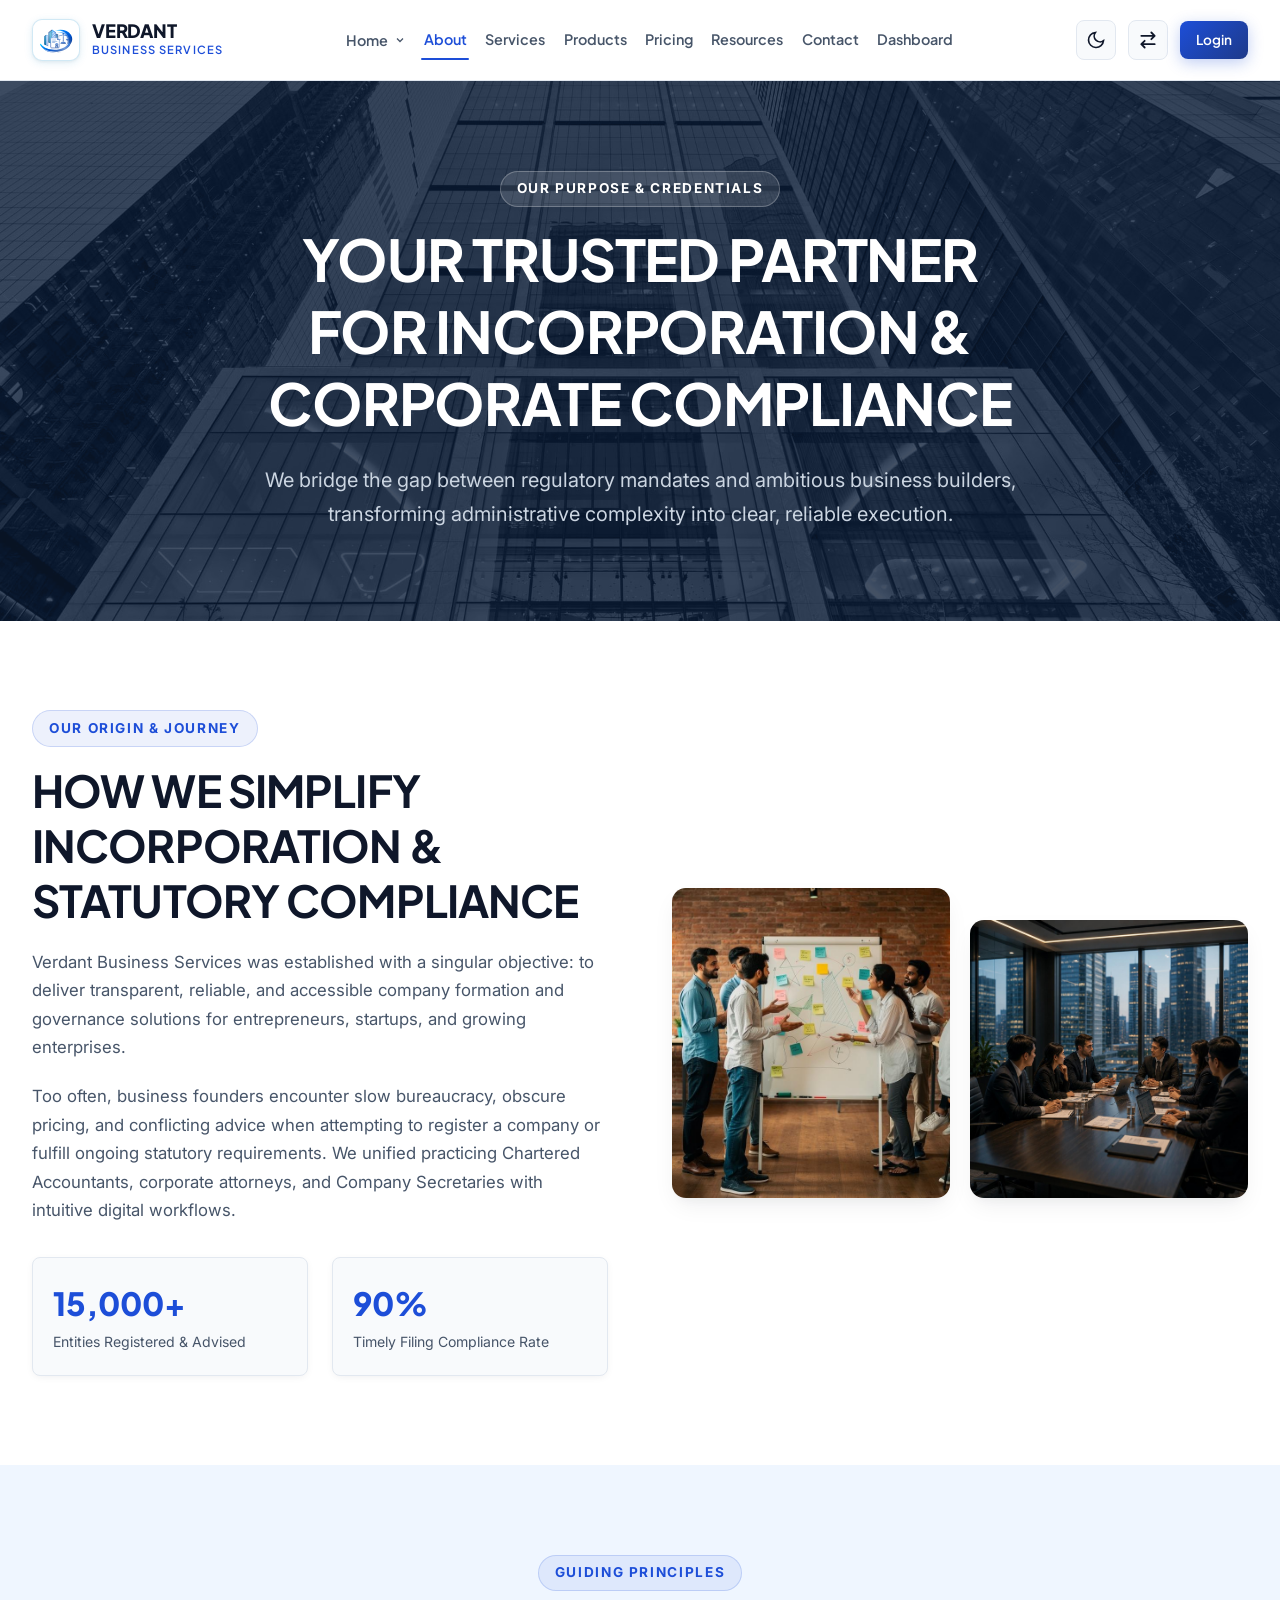
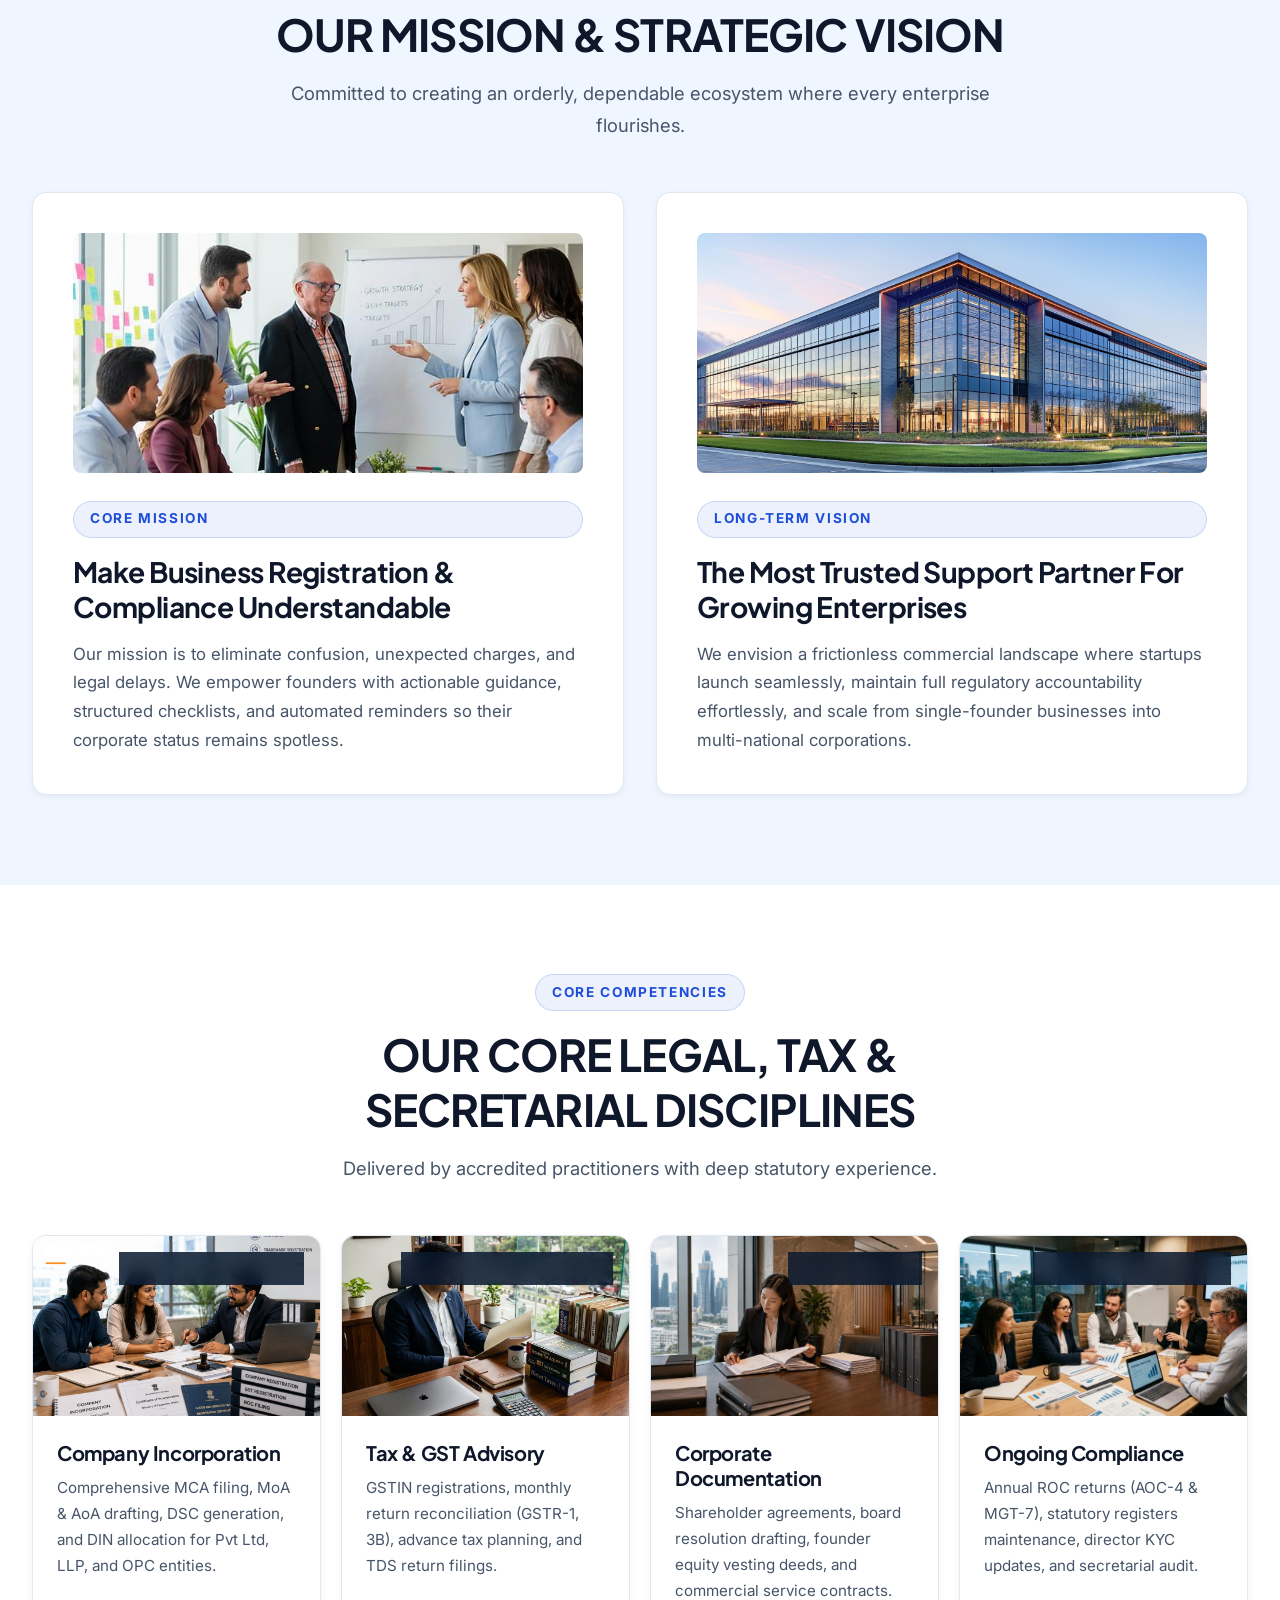
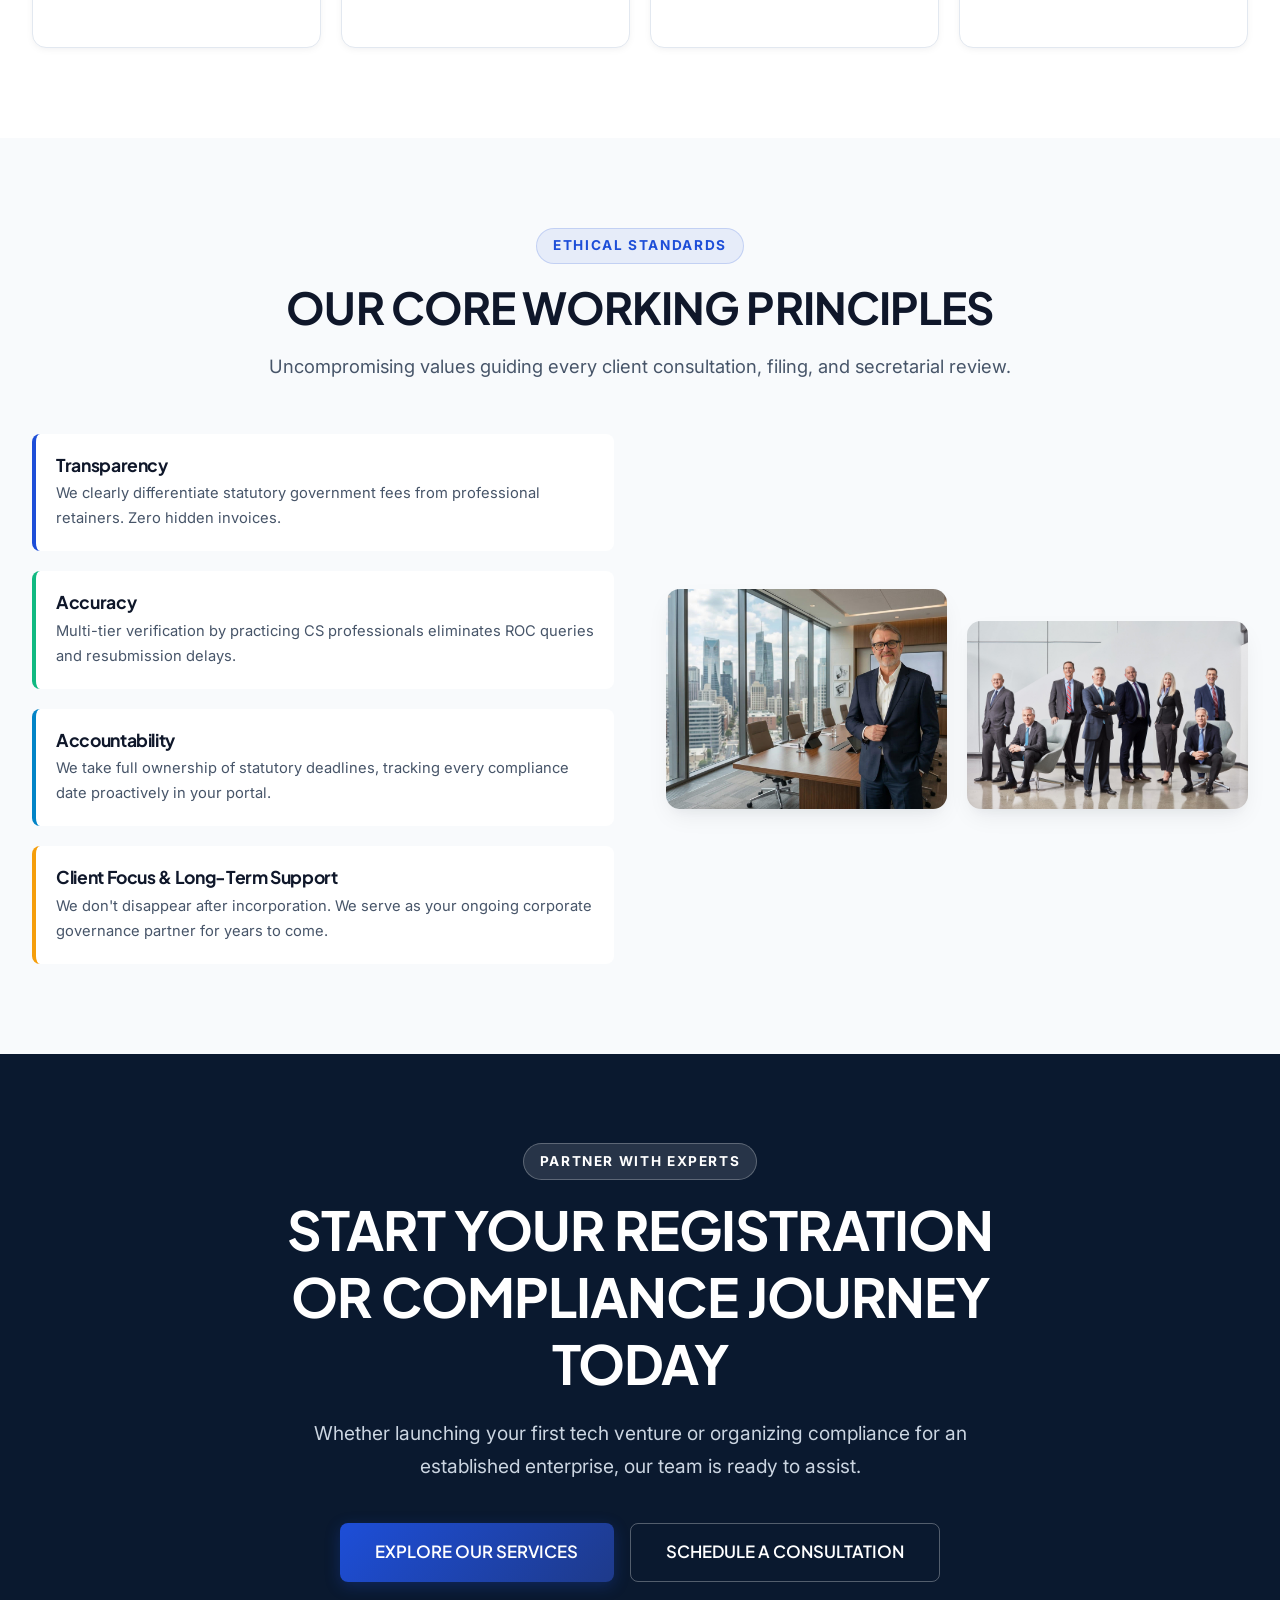
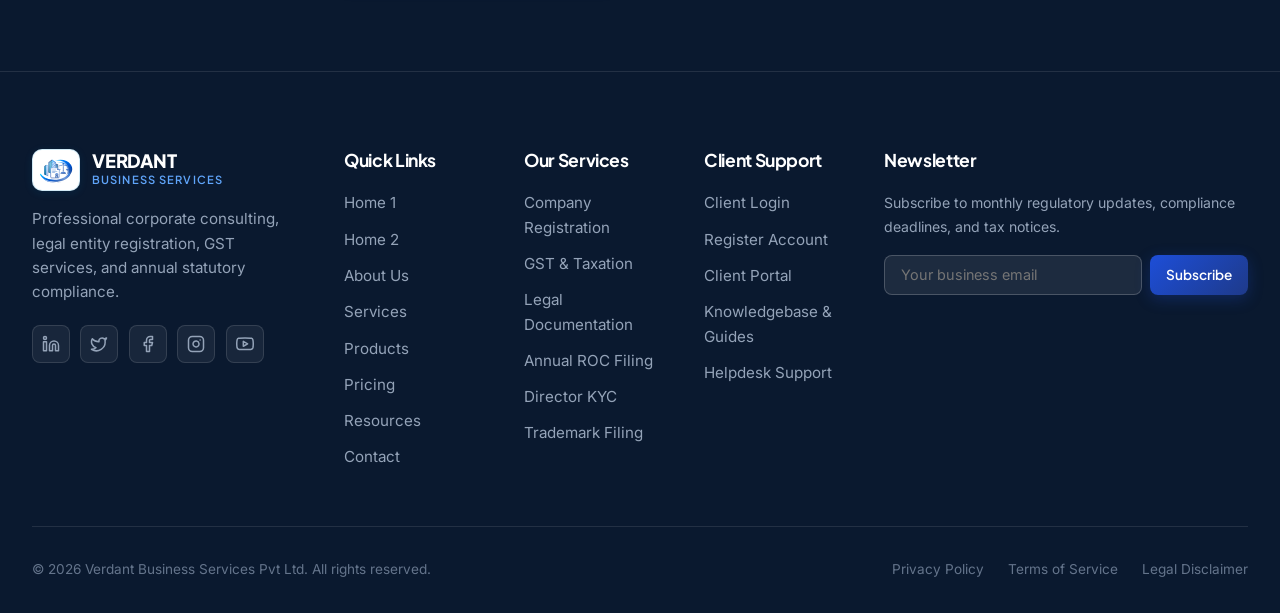
==== about.html @ 40911422 "Initial commit: Company Registration & Compliance Service website" ====
<!DOCTYPE html>
<html lang="en">
<head>
  <meta charset="UTF-8">
  <meta name="viewport" content="width=device-width, initial-scale=1.0">
  <title>About Us | Verdant Business Services</title>
  <meta name="description" content="Learn about Verdant Business Services, our corporate advisory mission, chartered secretarial expertise, and commitment to transparent company registration and governance.">
  <link rel="preconnect" href="https://fonts.googleapis.com">
  <link rel="preconnect" href="https://fonts.gstatic.com" crossorigin>
  <link href="https://fonts.googleapis.com/css2?family=Inter:wght@400;500;600;700&family=Plus+Jakarta+Sans:wght@500;600;700;800&display=swap" rel="stylesheet">
  <link rel="stylesheet" href="assets/css/style.css">
  <link rel="stylesheet" href="assets/css/responsive.css">
  <script src="assets/js/theme.js"></script>
  <link rel="icon" type="image/svg+xml" href="assets/images/logo.svg">
  <link rel="alternate icon" type="image/png" href="assets/images/website-logo.png">
</head>
<body>

  <!-- Sticky Global Header -->
  <header class="site-header" id="siteHeader">
    <div class="container nav-container">
      <a href="index.html" class="brand-logo" aria-label="Verdant Business Services Homepage">
        <div class="brand-icon-box">
          <img src="assets/images/logo.svg" alt="Verdant Logo" class="brand-logo-img">
        </div>
        <div class="brand-title-wrap">
          <span class="brand-title">VERDANT</span>
          <span class="brand-subtitle">Business Services</span>
        </div>
      </a>

      <!-- Desktop Navigation Menu -->
      <nav class="nav-menu" aria-label="Primary Navigation">
        <div class="nav-dropdown">
          <button class="nav-link nav-dropdown-btn" aria-expanded="false" aria-haspopup="true">
            <span>Home</span>
            <svg class="dropdown-arrow" width="12" height="12" viewBox="0 0 24 24" fill="none" stroke="currentColor" stroke-width="2.5"><path d="M6 9l6 6 6-6"/></svg>
          </button>
          <div class="dropdown-menu">
            <a href="index.html" class="dropdown-item">Home 1</a>
            <a href="home-2.html" class="dropdown-item">Home 2</a>
          </div>
        </div>
        <a href="about.html" class="nav-link active">About</a>
        <a href="services.html" class="nav-link">Services</a>
        <a href="products.html" class="nav-link">Products</a>
        <a href="pricing.html" class="nav-link">Pricing</a>
        <a href="resources.html" class="nav-link">Resources</a>
        <a href="contact.html" class="nav-link">Contact</a>
        <a href="dashboard.html" class="nav-link">Dashboard</a>
      </nav>

      <!-- Right Controls -->
      <div class="header-actions">
        <button class="toggle-btn theme-toggle-btn" aria-label="Toggle light and dark theme"></button>
        <button class="toggle-btn rtl-toggle-btn" aria-label="Toggle RTL mode" title="Right to Left / Left to Right">
          <svg width="20" height="20" viewBox="0 0 24 24" fill="none" stroke="currentColor" stroke-width="2.2" stroke-linecap="round" stroke-linejoin="round" aria-hidden="true">
            <path d="M4 7h16M16 3l4 4-4 4"/>
            <path d="M20 17H4M8 21l-4-4 4-4"/>
          </svg>
        </button>
        <a href="login.html" class="btn btn-primary btn-sm">Login</a>
        <button class="hamburger-btn" aria-label="Open mobile navigation menu">
          <span class="hamburger-line"></span>
          <span class="hamburger-line"></span>
          <span class="hamburger-line"></span>
        </button>
      </div>
    </div>
  </header>

  <!-- Mobile Drawer -->
  <div class="mobile-drawer" id="mobileDrawer">
    <div class="mobile-dropdown">
      <button class="mobile-nav-link mobile-dropdown-btn" aria-expanded="true">
        <span>Home</span>
        <svg class="dropdown-arrow" width="14" height="14" viewBox="0 0 24 24" fill="none" stroke="currentColor" stroke-width="2.5"><path d="M6 9l6 6 6-6"/></svg>
      </button>
      <div class="mobile-submenu">
        <a href="index.html" class="mobile-sublink">Home 1</a>
        <a href="home-2.html" class="mobile-sublink">Home 2</a>
      </div>
    </div>
    <a href="about.html" class="mobile-nav-link active">About</a>
    <a href="services.html" class="mobile-nav-link">Services</a>
    <a href="products.html" class="mobile-nav-link">Products</a>
    <a href="pricing.html" class="mobile-nav-link">Pricing</a>
    <a href="resources.html" class="mobile-nav-link">Resources</a>
    <a href="contact.html" class="mobile-nav-link">Contact</a>
    <a href="dashboard.html" class="mobile-nav-link">Dashboard</a>
    <div class="mobile-drawer-toggles">
      <button class="toggle-btn theme-toggle-btn" aria-label="Toggle light and dark theme" title="Toggle Light / Dark Theme"></button>
      <button class="toggle-btn rtl-toggle-btn" aria-label="Toggle RTL mode" title="Right to Left / Left to Right">
        <svg width="20" height="20" viewBox="0 0 24 24" fill="none" stroke="currentColor" stroke-width="2.2" stroke-linecap="round" stroke-linejoin="round" aria-hidden="true">
          <path d="M4 7h16M16 3l4 4-4 4"/>
          <path d="M20 17H4M8 21l-4-4 4-4"/>
        </svg>
      </button>
    </div>
    <div class="mobile-actions">
      <a href="login.html" class="btn btn-primary btn-block">Login</a>
    </div>
  </div>

  <main>
    <!-- 01. HERO (image-15.png) -->
    <section class="section section-navy" style="position: relative; overflow: hidden; padding-block: clamp(4.5rem, 7vw, 7rem);">
      <div style="position: absolute; inset: 0; opacity: 0.25; mix-blend-mode: luminosity;">
        <img src="images/image-15.png" alt="Dramatic Corporate Glass Skyscraper reaching into the sky" style="width: 100%; height: 100%; object-fit: cover;">
      </div>
      <div class="container" style="position: relative; z-index: 2; text-align: center; max-width: 860px;">
        <div class="eyebrow" style="background: rgba(255,255,255,0.12); color: #FFFFFF; border-color: rgba(255,255,255,0.25);">
          OUR PURPOSE & CREDENTIALS
        </div>
        <h1 style="font-size: clamp(2.4rem, 4.5vw, 3.8rem); margin-bottom: 1.5rem; color: #FFFFFF;">
          YOUR TRUSTED PARTNER FOR INCORPORATION &amp; CORPORATE COMPLIANCE
        </h1>
        <p style="font-size: 1.25rem; color: #CBD5E1; line-height: 1.7;">
          We bridge the gap between regulatory mandates and ambitious business builders, transforming administrative complexity into clear, reliable execution.
        </p>
      </div>
    </section>

    <!-- 02. OUR STORY (image-79.png & image-13.png) -->
    <section class="section about-story-section" id="about-story">
      <div class="container">
        <div class="grid-2" style="gap: clamp(2rem, 5vw, 4.5rem); align-items: center;">
          <div>
            <div class="eyebrow">OUR ORIGIN & JOURNEY</div>
            <h2 style="margin-bottom: 1.25rem;">HOW WE SIMPLIFY INCORPORATION &amp; STATUTORY COMPLIANCE</h2>
            <p style="margin-bottom: 1.25rem;">
              Verdant Business Services was established with a singular objective: to deliver transparent, reliable, and accessible company formation and governance solutions for entrepreneurs, startups, and growing enterprises.
            </p>
            <p style="margin-bottom: 1.25rem;">
              Too often, business founders encounter slow bureaucracy, obscure pricing, and conflicting advice when attempting to register a company or fulfill ongoing statutory requirements. We unified practicing Chartered Accountants, corporate attorneys, and Company Secretaries with intuitive digital workflows.
            </p>
            <div class="about-story-stats">
              <div class="about-stat-card">
                <div class="counter-val" data-target="15000" data-suffix="+">0</div>
                <span>Entities Registered &amp; Advised</span>
              </div>
              <div class="about-stat-card">
                <div class="counter-val" data-target="99" data-suffix="%">0</div>
                <span>Timely Filing Compliance Rate</span>
              </div>
            </div>
          </div>

          <!-- Dual Visual Composition: image-79.png & image-13.png -->
          <div class="about-story-visuals dual-visual-grid">
            <div class="about-story-img-wrap dual-visual-img-wrap" data-tilt>
              <img src="images/image-79.png" alt="Founding team in brick-accented workspace with warm filament lighting">
            </div>
            <div class="about-story-img-wrap dual-visual-img-wrap about-story-img-offset dual-visual-offset" data-tilt>
              <img src="images/image-13.png" alt="Executive corporate boardroom at night overlooking city skyline">
            </div>
          </div>
        </div>
      </div>
    </section>

    <!-- 03. OUR MISSION & VISION (image-29.png & image-94.png) -->
    <section class="section section-ice">
      <div class="container">
        <div class="section-header">
          <div class="eyebrow">GUIDING PRINCIPLES</div>
          <h2>OUR MISSION & STRATEGIC VISION</h2>
          <p>Committed to creating an orderly, dependable ecosystem where every enterprise flourishes.</p>
        </div>

        <div class="grid-2">
          <!-- Mission Box -->
          <div class="corp-card" style="padding: 2.5rem;" data-tilt>
            <div style="width: 100%; height: 240px; border-radius: var(--radius-sm); overflow: hidden; margin-bottom: 1.75rem;">
              <img src="images/image-29.png" alt="Executive team presenting growth strategy and quarterly targets" style="width: 100%; height: 100%; object-fit: cover;">
            </div>
            <span class="eyebrow">Core Mission</span>
            <h3 style="margin-bottom: 1rem;">Make Business Registration & Compliance Understandable</h3>
            <p>Our mission is to eliminate confusion, unexpected charges, and legal delays. We empower founders with actionable guidance, structured checklists, and automated reminders so their corporate status remains spotless.</p>
          </div>

          <!-- Vision Box -->
          <div class="corp-card" style="padding: 2.5rem;" data-tilt>
            <div style="width: 100%; height: 240px; border-radius: var(--radius-sm); overflow: hidden; margin-bottom: 1.75rem;">
              <img src="images/image-94.png" alt="Modern multi-story commercial corporate headquarters at twilight" style="width: 100%; height: 100%; object-fit: cover;">
            </div>
            <span class="eyebrow">Long-Term Vision</span>
            <h3 style="margin-bottom: 1rem;">The Most Trusted Support Partner For Growing Enterprises</h3>
            <p>We envision a frictionless commercial landscape where startups launch seamlessly, maintain full regulatory accountability effortlessly, and scale from single-founder businesses into multi-national corporations.</p>
          </div>
        </div>
      </div>
    </section>

    <!-- 04. OUR EXPERTISE (4 Visual Areas - Even Number Rule) -->
    <section class="section">
      <div class="container">
        <div class="section-header">
          <div class="eyebrow">CORE COMPETENCIES</div>
          <h2>OUR CORE LEGAL, TAX &amp; SECRETARIAL DISCIPLINES</h2>
          <p>Delivered by accredited practitioners with deep statutory experience.</p>
        </div>

        <div class="grid-4">
          <!-- Area 1: Company Incorporation (image-59.png) -->
          <div class="corp-card" data-tilt>
            <div class="card-img-wrap">
              <img src="images/image-59.png" alt="Ministry of Corporate Affairs Certificate of Incorporation and GST dossier">
              <span class="card-badge">Entity Incorporation</span>
            </div>
            <div class="card-body">
              <h4 class="card-title">Company Incorporation</h4>
              <p class="card-desc">Comprehensive MCA filing, MoA & AoA drafting, DSC generation, and DIN allocation for Pvt Ltd, LLP, and OPC entities.</p>
            </div>
          </div>

          <!-- Area 2: Tax & GST Support (image-72.png) -->
          <div class="corp-card" data-tilt>
            <div class="card-img-wrap">
              <img src="images/image-72.png" alt="Chartered Accountant with Direct Taxes and GST Law textbooks">
              <span class="card-badge">Chartered Accountancy</span>
            </div>
            <div class="card-body">
              <h4 class="card-title">Tax & GST Advisory</h4>
              <p class="card-desc">GSTIN registrations, monthly return reconciliation (GSTR-1, 3B), advance tax planning, and TDS return filings.</p>
            </div>
          </div>

          <!-- Area 3: Corporate Documentation (image-4.png) -->
          <div class="corp-card" data-tilt>
            <div class="card-img-wrap">
              <img src="images/image-4.png" alt="Corporate legal counsel examining document binders in executive office">
              <span class="card-badge">Legal Counsel</span>
            </div>
            <div class="card-body">
              <h4 class="card-title">Corporate Documentation</h4>
              <p class="card-desc">Shareholder agreements, board resolution drafting, founder equity vesting deeds, and commercial service contracts.</p>
            </div>
          </div>

          <!-- Area 4: Ongoing Compliance (image-21.png) -->
          <div class="corp-card" data-tilt>
            <div class="card-img-wrap">
              <img src="images/image-21.png" alt="Corporate professionals reviewing strategic growth plans and KPIs">
              <span class="card-badge">Statutory Secretarial</span>
            </div>
            <div class="card-body">
              <h4 class="card-title">Ongoing Compliance</h4>
              <p class="card-desc">Annual ROC returns (AOC-4 & MGT-7), statutory registers maintenance, director KYC updates, and secretarial audit.</p>
            </div>
          </div>
        </div>
      </div>
    </section>

    <!-- 05. OUR WORKING PRINCIPLES (image-97.png & image-40.png) -->
    <section class="section section-alt">
      <div class="container">
        <div class="section-header">
          <div class="eyebrow">ETHICAL STANDARDS</div>
          <h2>OUR CORE WORKING PRINCIPLES</h2>
          <p>Uncompromising values guiding every client consultation, filing, and secretarial review.</p>
        </div>

        <div class="grid-2" style="gap: clamp(2rem, 4vw, 4rem); align-items: center;">
          <!-- Left: Principles List -->
          <div style="display: flex; flex-direction: column; gap: 1.25rem;">
            <div style="padding: 1.25rem; background-color: var(--bg-card); border-radius: var(--radius-sm); border-left: 4px solid var(--color-primary);">
              <h4 style="font-size: 1.1rem; margin-bottom: 0.35rem;">Transparency</h4>
              <p style="font-size: 0.92rem; margin-bottom: 0;">We clearly differentiate statutory government fees from professional retainers. Zero hidden invoices.</p>
            </div>

            <div style="padding: 1.25rem; background-color: var(--bg-card); border-radius: var(--radius-sm); border-left: 4px solid #10B981;">
              <h4 style="font-size: 1.1rem; margin-bottom: 0.35rem;">Accuracy</h4>
              <p style="font-size: 0.92rem; margin-bottom: 0;">Multi-tier verification by practicing CS professionals eliminates ROC queries and resubmission delays.</p>
            </div>

            <div style="padding: 1.25rem; background-color: var(--bg-card); border-radius: var(--radius-sm); border-left: 4px solid #0284C7;">
              <h4 style="font-size: 1.1rem; margin-bottom: 0.35rem;">Accountability</h4>
              <p style="font-size: 0.92rem; margin-bottom: 0;">We take full ownership of statutory deadlines, tracking every compliance date proactively in your portal.</p>
            </div>

            <div style="padding: 1.25rem; background-color: var(--bg-card); border-radius: var(--radius-sm); border-left: 4px solid #F59E0B;">
              <h4 style="font-size: 1.1rem; margin-bottom: 0.35rem;">Client Focus & Long-Term Support</h4>
              <p style="font-size: 0.92rem; margin-bottom: 0;">We don't disappear after incorporation. We serve as your ongoing corporate governance partner for years to come.</p>
            </div>
          </div>

          <!-- Right: Leadership Visual Pair (image-97.png & image-40.png) -->
          <div class="about-leadership-visuals dual-visual-grid">
            <div class="about-story-img-wrap dual-visual-img-wrap" data-tilt>
              <img src="images/image-97.png" alt="Managing Partner standing in high-rise boardroom overlooking city">
            </div>
            <div class="about-story-img-wrap dual-visual-img-wrap about-story-img-offset dual-visual-offset" data-tilt>
              <img src="images/image-40.png" alt="Senior corporate advisory board of directors">
            </div>
          </div>
        </div>
      </div>
    </section>

    <!-- 06. FINAL CTA (image-93.png) -->
    <section class="section section-navy" style="position: relative; overflow: hidden;">
      <div style="position: absolute; inset: 0; opacity: 0.25; mix-blend-mode: overlay;">
        <img src="images/image-93.png" alt="Luxury Corporate Office Suite with Navy Wainscoting" style="width: 100%; height: 100%; object-fit: cover;">
      </div>
      <div class="container" style="position: relative; z-index: 2; text-align: center; max-width: 820px;">
        <div class="eyebrow" style="background: rgba(255,255,255,0.12); color: #FFFFFF; border-color: rgba(255,255,255,0.25);">PARTNER WITH EXPERTS</div>
        <h2 style="font-size: clamp(2.2rem, 4.2vw, 3.4rem); margin-bottom: 1.25rem;">START YOUR REGISTRATION OR COMPLIANCE JOURNEY TODAY</h2>
        <p style="font-size: 1.2rem; color: #CBD5E1; margin-bottom: 2.5rem;">
          Whether launching your first tech venture or organizing compliance for an established enterprise, our team is ready to assist.
        </p>
        <div style="display: flex; gap: 1rem; justify-content: center; flex-wrap: wrap;" class="cta-btn-group">
          <a href="services.html#company-registration" class="btn btn-primary btn-lg">EXPLORE OUR SERVICES</a>
          <a href="contact.html#contact-form-section" class="btn btn-outline-white btn-lg">SCHEDULE A CONSULTATION</a>
        </div>
      </div>
    </section>
  </main>

  <!-- Global Footer -->
  <footer class="site-footer">
    <div class="container">
      <div class="footer-top">
                <div class="footer-brand">
          <a href="index.html" class="brand-logo" style="color: #FFFFFF;">
            <div class="brand-icon-box">
              <img src="assets/images/logo.svg" alt="Verdant Logo" class="brand-logo-img">
            </div>
            <div class="brand-title-wrap">
              <span class="brand-title" style="color: #FFFFFF;">VERDANT</span>
              <span class="brand-subtitle" style="color: #60A5FA;">Business Services</span>
            </div>
          </a>
          <p>Professional corporate consulting, legal entity registration, GST services, and annual statutory compliance.</p>
          <div class="footer-social-links" aria-label="Social media links">
            <a href="https://linkedin.com" class="footer-social-link" aria-label="LinkedIn" target="_blank" rel="noopener noreferrer">
              <svg width="18" height="18" viewBox="0 0 24 24" fill="none" stroke="currentColor" stroke-width="2" stroke-linecap="round" stroke-linejoin="round"><path d="M16 8a6 6 0 0 1 6 6v7h-4v-7a2 2 0 0 0-2-2 2 2 0 0 0-2 2v7h-4v-7a6 6 0 0 1 6-6z"/><rect x="2" y="9" width="4" height="12"/><circle cx="4" cy="4" r="2"/></svg>
            </a>
            <a href="https://twitter.com" class="footer-social-link" aria-label="Twitter" target="_blank" rel="noopener noreferrer">
              <svg width="18" height="18" viewBox="0 0 24 24" fill="none" stroke="currentColor" stroke-width="2" stroke-linecap="round" stroke-linejoin="round"><path d="M22 4s-.7 2.1-2 3.4c1.6 10-9.4 17.3-18 11.6 2.2.1 4.4-.6 6-2C3 15.5.5 9.6 3 5c2.2 2.6 5.6 4.1 9 4-.9-4.2 4-6.6 7-3.8 1.1 0 3-1.2 3-1.2z"/></svg>
            </a>
            <a href="https://facebook.com" class="footer-social-link" aria-label="Facebook" target="_blank" rel="noopener noreferrer">
              <svg width="18" height="18" viewBox="0 0 24 24" fill="none" stroke="currentColor" stroke-width="2" stroke-linecap="round" stroke-linejoin="round"><path d="M18 2h-3a5 5 0 0 0-5 5v3H7v4h3v8h4v-8h3l1-4h-4V7a1 1 0 0 1 1-1h3z"/></svg>
            </a>
            <a href="https://instagram.com" class="footer-social-link" aria-label="Instagram" target="_blank" rel="noopener noreferrer">
              <svg width="18" height="18" viewBox="0 0 24 24" fill="none" stroke="currentColor" stroke-width="2" stroke-linecap="round" stroke-linejoin="round"><rect x="2" y="2" width="20" height="20" rx="5" ry="5"/><path d="M16 11.37A4 4 0 1 1 12.63 8 4 4 0 0 1 16 11.37z"/><line x1="17.5" y1="6.5" x2="17.51" y2="6.5"/></svg>
            </a>
            <a href="https://youtube.com" class="footer-social-link" aria-label="YouTube" target="_blank" rel="noopener noreferrer">
              <svg width="18" height="18" viewBox="0 0 24 24" fill="none" stroke="currentColor" stroke-width="2" stroke-linecap="round" stroke-linejoin="round"><path d="M22.54 6.42a2.78 2.78 0 0 0-1.94-2C18.88 4 12 4 12 4s-6.88 0-8.6.46a2.78 2.78 0 0 0-1.94 2A29 29 0 0 0 1 11.75a29 29 0 0 0 .46 5.33A2.78 2.78 0 0 0 3.4 19c1.72.46 8.6.46 8.6.46s6.88 0 8.6-.46a2.78 2.78 0 0 0 1.94-2 29 29 0 0 0 .46-5.25 29 29 0 0 0-.46-5.33z"/><polygon points="9.75 15.02 15.5 11.75 9.75 8.48 9.75 15.02"/></svg>
            </a>
          </div>
        </div>

        <div class="footer-col">
          <h4>Quick Links</h4>
          <div class="footer-links">
            <a href="index.html" class="footer-link">Home 1</a>
            <a href="home-2.html" class="footer-link">Home 2</a>
            <a href="about.html" class="footer-link">About Us</a>
            <a href="services.html" class="footer-link">Services</a>
            <a href="products.html" class="footer-link">Products</a>
            <a href="pricing.html" class="footer-link">Pricing</a>
            <a href="resources.html" class="footer-link">Resources</a>
            <a href="contact.html" class="footer-link">Contact</a>
          </div>
        </div>

        <div class="footer-col">
          <h4>Our Services</h4>
          <div class="footer-links">
            <a href="services.html" class="footer-link">Company Registration</a>
            <a href="services.html" class="footer-link">GST & Taxation</a>
            <a href="services.html" class="footer-link">Legal Documentation</a>
            <a href="services.html" class="footer-link">Annual ROC Filing</a>
            <a href="services.html" class="footer-link">Director KYC</a>
            <a href="services.html" class="footer-link">Trademark Filing</a>
          </div>
        </div>

        <div class="footer-col">
          <h4>Client Support</h4>
          <div class="footer-links">
            <a href="login.html" class="footer-link">Client Login</a>
            <a href="register.html" class="footer-link">Register Account</a>
            <a href="dashboard.html" class="footer-link">Client Portal</a>
            <a href="resources.html" class="footer-link">Knowledgebase & Guides</a>
            <a href="contact.html" class="footer-link">Helpdesk Support</a>
          </div>
        </div>

        <div class="footer-col footer-newsletter-col">
          <h4>Newsletter</h4>
          <p style="font-size: 0.88rem; color: #94A3B8; margin-bottom: 1rem;">Subscribe to monthly regulatory updates, compliance deadlines, and tax notices.</p>
          <form class="newsletter-form">
            <input type="email" class="newsletter-input" placeholder="Your business email" required aria-label="Business email for newsletter">
            <button type="submit" class="btn btn-primary btn-sm">Subscribe</button>
          </form>
        </div>
      </div>

      <div class="footer-bottom">
        <div>&copy; 2026 Verdant Business Services Pvt Ltd. All rights reserved.</div>
        <div class="footer-legal-links">
          <a href="contact.html">Privacy Policy</a>
          <a href="contact.html">Terms of Service</a>
          <a href="contact.html">Legal Disclaimer</a>
        </div>
      </div>
    </div>
  </footer>

  <button class="scroll-top-btn" aria-label="Scroll to top of page">↑</button>

  <script src="assets/js/main.js"></script>
  <script src="assets/js/interactions.js"></script>
</body>
</html>
---- assets/css/style.css ----
/* ==========================================================================
   VERDANT BUSINESS SERVICES - DESIGN SYSTEM & MASTER STYLESHEET
   Corporate Consulting, Business Registration & Compliance Solutions
   Blue-Based Corporate Theme | Advanced UI/UX | 3D Depth | Light & Dark Mode
   ========================================================================== */

/* --- CSS Variables & Design Tokens --- */
:root {
  /* Blue-based Corporate Palette (Light Mode Default) */
  --color-primary: #1D4ED8;         /* Royal Executive Blue */
  --color-primary-dark: #1E3A8A;    /* Deep Navy Blue */
  --color-primary-light: #3B82F6;   /* Sapphire Accent Blue */
  --color-primary-lighter: #60A5FA; /* Sky Accent */
  
  --color-navy-deep: #0A192F;       /* Deep Executive Navy */
  --color-navy-surface: #0F2744;    /* Surface Navy */
  --color-ice-blue: #EFF6FF;        /* Light Ice Blue Background */
  --color-ice-surface: #F0F7FF;     /* Secondary Pale Surface */
  --color-accent-cyan: #0284C7;     /* High-trust Cyan */
  
  --color-success: #10B981;
  --color-warning: #F59E0B;
  --color-danger: #EF4444;
  --color-info: #0284C7;

  /* Neutrals */
  --bg-body: #FFFFFF;
  --bg-surface: #F8FAFC;
  --bg-card: #FFFFFF;
  --bg-elevated: #FFFFFF;
  --bg-glass: rgba(255, 255, 255, 0.85);
  --bg-subtle: #F1F5F9;

  --text-main: #0F172A;             /* Slate 900 */
  --text-muted: #475569;            /* Slate 600 */
  --text-light: #94A3B8;            /* Slate 400 */
  --text-white: #FFFFFF;
  
  --border-light: #E2E8F0;
  --border-focus: #3B82F6;
  --border-card: #E2E8F0;

  /* Elevation & Shadows */
  --shadow-xs: 0 1px 2px 0 rgba(15, 23, 42, 0.05);
  --shadow-sm: 0 2px 8px -2px rgba(15, 23, 42, 0.08);
  --shadow-md: 0 10px 25px -5px rgba(15, 23, 42, 0.08), 0 8px 10px -6px rgba(15, 23, 42, 0.04);
  --shadow-lg: 0 20px 35px -10px rgba(15, 23, 42, 0.12), 0 10px 15px -8px rgba(15, 23, 42, 0.05);
  --shadow-xl: 0 25px 50px -12px rgba(15, 23, 42, 0.18);
  --shadow-blue-glow: 0 10px 30px -5px rgba(29, 78, 216, 0.25);

  /* Typography */
  --font-heading: 'Plus Jakarta Sans', system-ui, -apple-system, BlinkMacSystemFont, 'Segoe UI', Roboto, sans-serif;
  --font-body: 'Inter', system-ui, -apple-system, BlinkMacSystemFont, 'Segoe UI', Roboto, sans-serif;

  /* Layout */
  --container-max: 1320px;
  --container-padding: clamp(1rem, 3vw, 2rem);
  --section-spacing: clamp(4rem, 7vw, 7rem);
  --radius-sm: 8px;
  --radius-md: 14px;
  --radius-lg: 20px;
  --radius-full: 9999px;

  /* Transitions */
  --transition-fast: 0.2s cubic-bezier(0.16, 1, 0.3, 1);
  --transition-normal: 0.3s cubic-bezier(0.16, 1, 0.3, 1);
  --transition-slow: 0.5s cubic-bezier(0.16, 1, 0.3, 1);
}

/* --- Dark Theme Variables --- */
[data-theme="dark"] {
  --color-primary: #2563EB;
  --color-primary-dark: #1D4ED8;
  --color-primary-light: #60A5FA;
  --color-primary-lighter: #93C5FD;
  
  --color-navy-deep: #050B14;
  --color-navy-surface: #0B192C;
  --color-ice-blue: #0E1E38;
  --color-ice-surface: #102340;
  --color-accent-cyan: #38BDF8;

  --bg-body: #070F1E;
  --bg-surface: #0D192E;
  --bg-card: #13223D;
  --bg-elevated: #182C4C;
  --bg-glass: rgba(19, 34, 61, 0.88);
  --bg-subtle: #162642;

  --text-main: #F8FAFC;
  --text-muted: #CBD5E1;
  --text-light: #94A3B8;
  --text-white: #FFFFFF;

  --border-light: #1E355B;
  --border-focus: #60A5FA;
  --border-card: #233E6B;

  --shadow-xs: 0 1px 2px 0 rgba(0, 0, 0, 0.4);
  --shadow-sm: 0 2px 8px -2px rgba(0, 0, 0, 0.5);
  --shadow-md: 0 10px 25px -5px rgba(0, 0, 0, 0.6);
  --shadow-lg: 0 20px 35px -10px rgba(0, 0, 0, 0.7);
  --shadow-xl: 0 25px 50px -12px rgba(0, 0, 0, 0.85);
  --shadow-blue-glow: 0 10px 35px -5px rgba(56, 189, 248, 0.2);
}

/* --- Base & Reset --- */
*, *::before, *::after {
  box-sizing: border-box;
  margin: 0;
  padding: 0;
}

html {
  font-size: 16px;
  scroll-behavior: smooth;
  text-rendering: optimizeLegibility;
  -webkit-font-smoothing: antialiased;
}

body {
  font-family: var(--font-body);
  color: var(--text-main);
  background-color: var(--bg-body);
  line-height: 1.6;
  min-height: 100vh;
  display: flex;
  flex-direction: column;
  transition: background-color var(--transition-normal), color var(--transition-normal);
  overflow-x: hidden;
}

img, picture, svg, video {
  max-width: 100%;
  display: block;
  height: auto;
}

a {
  color: var(--color-primary);
  text-decoration: none;
  transition: color var(--transition-fast);
}

a:hover {
  color: var(--color-primary-light);
}

button, input, select, textarea {
  font-family: inherit;
  font-size: inherit;
  color: inherit;
}

button {
  cursor: pointer;
  border: none;
  background: none;
}

ul, ol {
  list-style: none;
}

h1, h2, h3, h4, h5, h6 {
  font-family: var(--font-heading);
  color: var(--text-main);
  line-height: 1.25;
  font-weight: 700;
  letter-spacing: -0.02em;
}

h1 { font-size: clamp(2.25rem, 5vw, 3.75rem); }
h2 { font-size: clamp(1.85rem, 3.5vw, 2.75rem); }
h3 { font-size: clamp(1.35rem, 2.2vw, 1.85rem); }
h4 { font-size: 1.25rem; }
h5 { font-size: 1.1rem; }
h6 { font-size: 1rem; }

p {
  color: var(--text-muted);
  font-size: 1.05rem;
  line-height: 1.7;
}

/* --- Container & Layout System --- */
.container {
  width: 100%;
  max-width: var(--container-max);
  margin-inline: auto;
  padding-inline: var(--container-padding);
}

.section {
  padding-block: var(--section-spacing);
  position: relative;
}

.section-alt {
  background-color: var(--bg-surface);
}

.section-ice {
  background-color: var(--color-ice-blue);
}

.section-navy {
  background-color: var(--color-navy-deep);
  color: var(--text-white);
}

.section-navy h2, 
.section-navy h3, 
.section-navy h4 {
  color: var(--text-white);
}

.section-navy p {
  color: #94A3B8;
}

/* Section Headers */
.section-header {
  text-align: center;
  max-width: 780px;
  margin-inline: auto;
  margin-bottom: clamp(2.5rem, 4vw, 4rem);
}

.section-header.text-left {
  text-align: left;
  margin-inline: 0;
}

.eyebrow {
  display: inline-flex;
  align-items: center;
  gap: 0.5rem;
  font-size: 0.85rem;
  font-weight: 700;
  text-transform: uppercase;
  letter-spacing: 0.12em;
  color: var(--color-primary);
  background-color: rgba(29, 78, 216, 0.08);
  padding: 0.4rem 1rem;
  border-radius: var(--radius-full);
  margin-bottom: 1rem;
  border: 1px solid rgba(29, 78, 216, 0.18);
}

[data-theme="dark"] .eyebrow {
  background-color: rgba(96, 165, 250, 0.12);
  border-color: rgba(96, 165, 250, 0.25);
  color: var(--color-primary-light);
}

.section-header h2 {
  margin-bottom: 1rem;
}

.section-header p {
  font-size: 1.15rem;
}

/* --- Sticky Global Navbar --- */
.site-header {
  position: sticky;
  top: 0;
  left: 0;
  width: 100%;
  z-index: 1000;
  background-color: var(--bg-glass);
  backdrop-filter: blur(16px);
  -webkit-backdrop-filter: blur(16px);
  border-bottom: 1px solid var(--border-light);
  transition: all var(--transition-normal);
}

.site-header.scrolled {
  background-color: var(--bg-card);
  box-shadow: var(--shadow-md);
}

.nav-container {
  display: flex;
  align-items: center;
  justify-content: space-between;
  height: 80px;
  gap: 1.5rem;
}

/* Brand Logo */
.brand-logo {
  display: flex;
  align-items: center;
  gap: 0.75rem;
  font-family: var(--font-heading);
  font-weight: 800;
  font-size: 1.25rem;
  color: var(--text-main);
  letter-spacing: -0.01em;
  text-decoration: none;
  flex-shrink: 0;
}

.brand-icon-box {
  width: 48px;
  height: 42px;
  background: #FFFFFF;
  border-radius: 10px;
  display: flex;
  align-items: center;
  justify-content: center;
  color: #FFFFFF;
  border: 1px solid rgba(2, 132, 199, 0.18);
  box-shadow: 0 2px 8px rgba(2, 132, 199, 0.12), 0 1px 3px rgba(0, 0, 0, 0.06);
  position: relative;
  overflow: hidden;
  padding: 2px;
  flex-shrink: 0;
  transition: transform var(--transition-fast), box-shadow var(--transition-fast);
}

.brand-logo:hover .brand-icon-box {
  transform: translateY(-1px);
  box-shadow: 0 4px 12px rgba(2, 132, 199, 0.22);
}

.brand-logo-img {
  width: 100%;
  height: 100%;
  object-fit: contain;
  display: block;
}

.brand-icon-box::after {
  content: '';
  position: absolute;
  top: -50%;
  left: -50%;
  width: 200%;
  height: 200%;
  background: linear-gradient(45deg, transparent 40%, rgba(255,255,255,0.45) 50%, transparent 60%);
  animation: shine 4s infinite linear;
  pointer-events: none;
}

@keyframes shine {
  0% { transform: translate(-100%, -100%) rotate(45deg); }
  100% { transform: translate(100%, 100%) rotate(45deg); }
}

.brand-title-wrap {
  display: flex;
  flex-direction: column;
}

.brand-title {
  font-size: 1.15rem;
  line-height: 1.1;
  font-weight: 800;
  color: var(--text-main);
}

.brand-subtitle {
  font-size: 0.7rem;
  font-weight: 600;
  text-transform: uppercase;
  letter-spacing: 0.1em;
  color: var(--color-primary);
}

/* Desktop Navigation Menu */
.nav-menu {
  display: flex;
  align-items: center;
  gap: 1.25rem;
}

.nav-link {
  font-family: var(--font-heading);
  font-size: 0.95rem;
  font-weight: 600;
  color: var(--text-muted);
  padding: 0.5rem 0.25rem;
  position: relative;
  transition: color var(--transition-fast);
}

.nav-link:hover,
.nav-link.active {
  color: var(--color-primary);
}

.nav-link.active::after {
  content: '';
  position: absolute;
  bottom: 0;
  left: 0;
  width: 100%;
  height: 2px;
  background-color: var(--color-primary);
  border-radius: var(--radius-full);
}

/* Navigation Dropdown */
.nav-dropdown {
  position: relative;
  display: inline-flex;
  align-items: center;
}

.nav-dropdown-btn {
  display: inline-flex;
  align-items: center;
  gap: 0.35rem;
  background: none;
  border: none;
  cursor: pointer;
  padding: 0.5rem 0.25rem;
  font-family: var(--font-heading);
  font-size: 0.95rem;
  font-weight: 600;
  color: var(--text-muted);
  position: relative;
  transition: color var(--transition-fast);
}

.nav-dropdown-btn:hover,
.nav-dropdown-btn.active,
.nav-dropdown:hover .nav-dropdown-btn {
  color: var(--color-primary);
}

.nav-dropdown-btn.active::after {
  content: '';
  position: absolute;
  bottom: 0;
  left: 0;
  width: 100%;
  height: 2px;
  background-color: var(--color-primary);
  border-radius: var(--radius-full);
}

.dropdown-arrow {
  transition: transform var(--transition-fast);
}

.nav-dropdown:hover .dropdown-arrow,
.nav-dropdown.open .dropdown-arrow {
  transform: rotate(180deg);
}

.dropdown-menu {
  position: absolute;
  top: 100%;
  left: 0;
  min-width: 180px;
  background-color: var(--bg-card);
  border: 1px solid var(--border-card);
  border-radius: var(--radius-sm);
  padding: 0.5rem;
  box-shadow: var(--shadow-lg);
  opacity: 0;
  visibility: hidden;
  transform: translateY(10px);
  transition: opacity var(--transition-normal), transform var(--transition-normal), visibility var(--transition-normal);
  z-index: 1050;
  display: flex;
  flex-direction: column;
  gap: 0.25rem;
}

.nav-dropdown:hover .dropdown-menu,
.nav-dropdown.open .dropdown-menu {
  opacity: 1;
  visibility: visible;
  transform: translateY(6px);
}

.dropdown-item {
  display: flex;
  align-items: center;
  padding: 0.65rem 0.9rem;
  font-family: var(--font-heading);
  font-size: 0.9rem;
  font-weight: 600;
  color: var(--text-muted);
  border-radius: var(--radius-sm);
  transition: all var(--transition-fast);
  text-decoration: none;
  white-space: nowrap;
}

.dropdown-item:hover,
.dropdown-item.active {
  background-color: var(--color-ice-blue);
  color: var(--color-primary);
}

[data-theme="dark"] .dropdown-item:hover,
[data-theme="dark"] .dropdown-item.active {
  background-color: rgba(96, 165, 250, 0.12);
  color: var(--color-primary-light);
}

[dir="rtl"] .dropdown-menu {
  left: auto;
  right: 0;
}

/* Header Action Controls */
.header-actions {
  display: flex;
  align-items: center;
  gap: 0.75rem;
}

/* Utility Toggles (Theme / RTL) */
.toggle-btn {
  width: 40px;
  height: 40px;
  border-radius: var(--radius-sm);
  background-color: var(--bg-surface);
  border: 1px solid var(--border-light);
  color: var(--text-main);
  display: flex;
  align-items: center;
  justify-content: center;
  font-size: 1.1rem;
  transition: all var(--transition-fast);
}

.toggle-btn:hover {
  background-color: var(--border-light);
  color: var(--color-primary);
}

.rtl-toggle-btn {
  display: inline-flex;
  align-items: center;
  justify-content: center;
  padding: 0;
}

.rtl-toggle-btn svg {
  display: block;
  transition: transform var(--transition-fast);
}

.rtl-toggle-btn:hover svg {
  transform: scale(1.12);
}

.rtl-toggle-btn.active-rtl {
  color: var(--color-primary);
  border-color: var(--color-primary-light);
  background-color: var(--color-ice-blue);
}

[data-theme="dark"] .rtl-toggle-btn.active-rtl {
  background-color: rgba(96, 165, 250, 0.15);
  color: var(--color-primary-light);
}

/* Buttons System */
.btn {
  display: inline-flex;
  align-items: center;
  justify-content: center;
  gap: 0.6rem;
  padding: 0.75rem 1.6rem;
  font-family: var(--font-heading);
  font-size: 0.95rem;
  font-weight: 600;
  border-radius: var(--radius-sm);
  transition: all var(--transition-fast);
  white-space: nowrap;
  position: relative;
  overflow: hidden;
  text-decoration: none;
}

.btn-primary {
  background: linear-gradient(135deg, var(--color-primary), var(--color-primary-dark));
  color: #FFFFFF !important;
  box-shadow: 0 4px 15px rgba(29, 78, 216, 0.28);
}

.btn-primary:hover {
  background: linear-gradient(135deg, var(--color-primary-light), var(--color-primary));
  box-shadow: var(--shadow-blue-glow);
  transform: translateY(-2px);
}

.btn-secondary {
  background-color: var(--bg-surface);
  color: var(--text-main) !important;
  border: 1px solid var(--border-light);
}

.btn-secondary:hover {
  background-color: var(--border-light);
  border-color: var(--color-primary-light);
  color: var(--color-primary) !important;
  transform: translateY(-2px);
}

.btn-outline-white {
  background-color: transparent;
  color: #FFFFFF !important;
  border: 1px solid rgba(255, 255, 255, 0.3);
}

.btn-outline-white:hover {
  background-color: rgba(255, 255, 255, 0.1);
  border-color: #FFFFFF;
}

.btn-white {
  background-color: #FFFFFF;
  color: var(--color-primary-dark) !important;
  box-shadow: var(--shadow-md);
}

.btn-white:hover {
  background-color: #F8FAFC;
  transform: translateY(-2px);
  box-shadow: var(--shadow-lg);
}

.btn-sm {
  padding: 0.5rem 1rem;
  font-size: 0.85rem;
}

.btn-lg {
  padding: 0.95rem 2.2rem;
  font-size: 1.05rem;
}

.btn-block {
  width: 100%;
}

/* Mobile Hamburger Menu */
.hamburger-btn {
  display: none;
  width: 44px;
  height: 44px;
  border-radius: var(--radius-sm);
  background-color: var(--bg-surface);
  border: 1px solid var(--border-light);
  flex-direction: column;
  align-items: center;
  justify-content: center;
  gap: 5px;
}

.hamburger-line {
  width: 22px;
  height: 2px;
  background-color: var(--text-main);
  border-radius: 2px;
  transition: all var(--transition-fast);
}

.hamburger-btn.active .hamburger-line:nth-child(1) {
  transform: translateY(7px) rotate(45deg);
}

.hamburger-btn.active .hamburger-line:nth-child(2) {
  opacity: 0;
}

.hamburger-btn.active .hamburger-line:nth-child(3) {
  transform: translateY(-7px) rotate(-45deg);
}

/* Mobile Drawer */
.mobile-drawer {
  position: fixed;
  top: 80px;
  left: 0;
  width: 100%;
  height: calc(100vh - 80px);
  background-color: var(--bg-card);
  padding: 1.5rem;
  display: flex;
  flex-direction: column;
  gap: 1rem;
  overflow-y: auto;
  transform: translateX(-100%);
  transition: transform var(--transition-normal);
  z-index: 999;
  border-bottom: 1px solid var(--border-light);
}

.mobile-drawer.open {
  transform: translateX(0);
}

.mobile-nav-link {
  font-family: var(--font-heading);
  font-size: 1.15rem;
  font-weight: 600;
  color: var(--text-main);
  padding: 0.85rem 1rem;
  border-radius: var(--radius-sm);
  display: flex;
  align-items: center;
  justify-content: space-between;
}

.mobile-nav-link:hover,
.mobile-nav-link.active {
  background-color: var(--bg-surface);
  color: var(--color-primary);
}

/* Mobile Submenu & Dropdown */
.mobile-dropdown {
  display: flex;
  flex-direction: column;
}

.mobile-dropdown-btn {
  width: 100%;
  display: flex;
  align-items: center;
  justify-content: space-between;
  background: none;
  border: none;
  cursor: pointer;
  font-family: var(--font-heading);
  font-size: 1.15rem;
  font-weight: 600;
  color: var(--text-main);
  padding: 0.85rem 1rem;
  border-radius: var(--radius-sm);
  text-align: left;
}

[dir="rtl"] .mobile-dropdown-btn {
  text-align: right;
}

.mobile-dropdown-btn:hover,
.mobile-dropdown-btn.active {
  background-color: var(--bg-surface);
  color: var(--color-primary);
}

.mobile-submenu {
  display: flex;
  flex-direction: column;
  gap: 0.35rem;
  padding-left: 1.25rem;
  margin-top: 0.25rem;
  margin-bottom: 0.5rem;
}

[dir="rtl"] .mobile-submenu {
  padding-left: 0;
  padding-right: 1.25rem;
}

.mobile-sublink {
  font-family: var(--font-heading);
  font-size: 1rem;
  font-weight: 600;
  color: var(--text-muted);
  padding: 0.55rem 0.85rem;
  border-radius: var(--radius-sm);
  text-decoration: none;
}

.mobile-sublink:hover,
.mobile-sublink.active {
  background-color: var(--bg-surface);
  color: var(--color-primary);
}

/* Mobile Drawer Toggles (Theme & RTL Below Dashboard Link) */
.mobile-drawer-toggles {
  display: flex;
  align-items: center;
  gap: 0.75rem;
  width: 100%;
  padding: 0.5rem 0;
  margin-top: 0.25rem;
}

.mobile-drawer-toggles .toggle-btn {
  flex: 1;
  width: auto;
  height: 44px;
  border-radius: var(--radius-sm);
  background-color: var(--bg-surface);
  border: 1px solid var(--border-light);
  color: var(--text-main);
  display: inline-flex;
  align-items: center;
  justify-content: center;
  cursor: pointer;
  transition: all var(--transition-fast);
}

.mobile-drawer-toggles .toggle-btn:hover {
  background-color: var(--border-light);
  color: var(--color-primary);
}

.mobile-actions {
  margin-top: 0.5rem;
  display: flex;
  flex-direction: column;
  gap: 0.75rem;
  padding-top: 0;
  border-top: none;
}

/* --- Card Grids System (Strict Even-Number Rule) --- */
.grid-2 {
  display: grid;
  grid-template-columns: repeat(2, 1fr);
  gap: 2rem;
}

.grid-4 {
  display: grid;
  grid-template-columns: repeat(4, 1fr);
  gap: 1.75rem;
}

.grid-6 {
  display: grid;
  grid-template-columns: repeat(3, 1fr);
  gap: 2rem;
}

.grid-8 {
  display: grid;
  grid-template-columns: repeat(4, 1fr);
  gap: 1.75rem;
}

/* Corporate Cards */
.corp-card {
  background-color: var(--bg-card);
  border: 1px solid var(--border-card);
  border-radius: var(--radius-md);
  overflow: hidden;
  box-shadow: var(--shadow-sm);
  transition: all var(--transition-normal);
  display: flex;
  flex-direction: column;
  position: relative;
}

.corp-card:hover {
  transform: translateY(-6px);
  box-shadow: var(--shadow-lg);
  border-color: var(--color-primary-lighter);
}

.card-img-wrap {
  position: relative;
  overflow: hidden;
  background-color: var(--bg-surface);
  aspect-ratio: 16 / 10;
}

.card-img-wrap img {
  width: 100%;
  height: 100%;
  object-fit: cover;
  transition: transform var(--transition-slow);
}

.corp-card:hover .card-img-wrap img {
  transform: scale(1.05);
}

.card-badge {
  position: absolute;
  top: 1rem;
  right: 1rem;
  background-color: rgba(10, 25, 47, 0.85);
  color: #FFFFFF;
  backdrop-filter: blur(8px);
  padding: 0.35rem 0.75rem;
  border-radius: var(--radius-full);
  font-size: 0.75rem;
  font-weight: 700;
  text-transform: uppercase;
  letter-spacing: 0.05em;
  border: 1px solid rgba(255, 255, 255, 0.2);
}

.card-body {
  padding: 1.5rem;
  display: flex;
  flex-direction: column;
  flex-grow: 1;
}

.card-title {
  font-size: 1.25rem;
  margin-bottom: 0.65rem;
}

.card-desc {
  font-size: 0.95rem;
  color: var(--text-muted);
  margin-bottom: 1.25rem;
  flex-grow: 1;
}

.card-footer {
  margin-top: auto;
  display: flex;
  align-items: center;
  justify-content: space-between;
  padding-top: 1rem;
  border-top: 1px solid var(--border-light);
}

/* --- Process Timeline Component (Alternating Center Line Timeline) --- */
.vertical-timeline-wrap {
  position: relative;
  max-width: 1040px;
  margin: 3.5rem auto 0 auto;
  padding: 1.5rem 0;
}

.vertical-timeline-wrap::before {
  content: '';
  position: absolute;
  top: 15px;
  bottom: 15px;
  left: 50%;
  width: 3px;
  transform: translateX(-50%);
  background: linear-gradient(180deg, var(--color-primary) 0%, #0284C7 50%, #10B981 100%);
  border-radius: 4px;
  box-shadow: 0 0 12px rgba(29, 78, 216, 0.22);
}

[data-theme="dark"] .vertical-timeline-wrap::before {
  background: linear-gradient(180deg, var(--color-primary-light) 0%, #38BDF8 50%, #10B981 100%);
  box-shadow: 0 0 14px rgba(96, 165, 250, 0.35);
}

.timeline-row {
  display: flex;
  position: relative;
  align-items: center;
  margin-bottom: 2.75rem;
  width: 100%;
}

.timeline-row:last-child {
  margin-bottom: 0;
}

/* Central Timeline Node Circle */
.timeline-node {
  position: absolute;
  left: 50%;
  top: 50%;
  transform: translate(-50%, -50%);
  width: 46px;
  height: 46px;
  border-radius: 50%;
  background: var(--bg-card);
  border: 3px solid var(--color-primary);
  color: var(--color-primary);
  display: flex;
  align-items: center;
  justify-content: center;
  font-family: var(--font-heading);
  font-size: 1.05rem;
  font-weight: 800;
  z-index: 5;
  box-shadow: 0 0 0 6px var(--bg-body), var(--shadow-md);
  transition: all var(--transition-fast);
}

[data-theme="dark"] .timeline-node {
  background: var(--bg-card);
  border-color: var(--color-primary-light);
  color: var(--color-primary-light);
  box-shadow: 0 0 0 6px var(--bg-body), 0 4px 14px rgba(0, 0, 0, 0.4);
}

.timeline-row:hover .timeline-node {
  background: var(--color-primary);
  color: #FFFFFF;
  border-color: var(--color-primary);
  transform: translate(-50%, -50%) scale(1.1);
  box-shadow: 0 0 0 7px var(--bg-body), 0 0 20px rgba(29, 78, 216, 0.4);
}

/* Timeline Cards */
.timeline-card {
  width: calc(50% - 46px);
  background-color: var(--bg-card);
  border: 1px solid var(--border-light);
  border-radius: var(--radius-lg);
  padding: 1.6rem 1.85rem;
  box-shadow: var(--shadow-sm);
  transition: all var(--transition-normal);
  position: relative;
}

.timeline-card:hover {
  transform: translateY(-4px);
  border-color: var(--color-primary);
  box-shadow: var(--shadow-lg);
}

/* 1st Card in Left */
.timeline-row.left .timeline-card {
  margin-right: auto;
  margin-left: 0;
}

/* 2nd Card in Right */
.timeline-row.right .timeline-card {
  margin-left: auto;
  margin-right: 0;
}

/* Connecting Connector Arm pointing to the Center Line */
.timeline-card::after {
  content: '';
  position: absolute;
  top: 50%;
  width: 23px;
  height: 2px;
  background: var(--border-light);
  transform: translateY(-50%);
  transition: background var(--transition-fast);
}

.timeline-row.left .timeline-card::after {
  right: -23px;
}

.timeline-row.right .timeline-card::after {
  left: -23px;
}

.timeline-row:hover .timeline-card::after {
  background: var(--color-primary);
}

/* Timeline Card Internal Styling */
.timeline-card-header {
  display: flex;
  align-items: center;
  justify-content: space-between;
  margin-bottom: 0.85rem;
}

.timeline-badge {
  display: inline-flex;
  align-items: center;
  gap: 0.35rem;
  padding: 0.22rem 0.65rem;
  border-radius: var(--radius-full);
  background: rgba(29, 78, 216, 0.08);
  color: var(--color-primary);
  font-size: 0.72rem;
  font-weight: 700;
  letter-spacing: 0.05em;
  text-transform: uppercase;
}

[data-theme="dark"] .timeline-badge {
  background: rgba(96, 165, 250, 0.12);
  color: var(--color-primary-light);
}

.timeline-duration {
  display: inline-flex;
  align-items: center;
  gap: 0.3rem;
  font-size: 0.74rem;
  font-weight: 600;
  color: var(--text-muted);
}

.timeline-card h4 {
  font-size: 1.15rem;
  font-weight: 700;
  margin-bottom: 0.6rem;
  color: var(--text-main);
  line-height: 1.3;
}

.timeline-card p {
  font-size: 0.9rem;
  color: var(--text-muted);
  line-height: 1.55;
  margin-bottom: 0.85rem;
}

.timeline-deliverables {
  display: flex;
  flex-wrap: wrap;
  gap: 0.5rem;
  margin-top: 0.75rem;
  padding-top: 0.75rem;
  border-top: 1px dashed var(--border-light);
}

.timeline-chip {
  display: inline-flex;
  align-items: center;
  gap: 0.35rem;
  font-size: 0.75rem;
  font-weight: 600;
  color: var(--text-main);
  background: var(--bg-surface);
  border: 1px solid var(--border-light);
  border-radius: 6px;
  padding: 0.2rem 0.55rem;
}

.timeline-chip svg {
  color: #10B981;
  flex-shrink: 0;
}

/* Mobile Responsive */
@media (max-width: 768px) {
  .vertical-timeline-wrap::before {
    left: 23px;
    transform: none;
  }
  .timeline-node {
    left: 23px;
    transform: translate(-50%, -50%);
  }
  .timeline-row:hover .timeline-node {
    transform: translate(-50%, -50%) scale(1.08);
  }
  .timeline-card {
    width: calc(100% - 60px) !important;
    margin-left: 60px !important;
    margin-right: 0 !important;
    padding: 1.35rem 1.5rem;
  }
  .timeline-card::after {
    left: -18px !important;
    width: 18px !important;
    right: auto !important;
  }
}

/* --- Interactive Solution Panels --- */
.solution-panel {
  display: grid;
  grid-template-columns: 1fr 1fr;
  background-color: var(--bg-card);
  border: 1px solid var(--border-card);
  border-radius: var(--radius-md);
  overflow: hidden;
  box-shadow: var(--shadow-sm);
  transition: all var(--transition-normal);
}

.solution-panel:hover {
  box-shadow: var(--shadow-lg);
  border-color: var(--color-primary-lighter);
  transform: translateY(-4px);
}

.solution-img-box {
  position: relative;
  overflow: hidden;
  aspect-ratio: 4 / 3;
}

.solution-img-box img {
  width: 100%;
  height: 100%;
  object-fit: cover;
  transition: transform var(--transition-slow);
}

.solution-panel:hover .solution-img-box img {
  transform: scale(1.05);
}

.solution-content {
  padding: 2.5rem;
  display: flex;
  flex-direction: column;
  justify-content: center;
}

.solution-content h3 {
  margin-bottom: 1rem;
}

.solution-content p {
  margin-bottom: 1.5rem;
}

/* Pricing Packages Cards */
.pricing-card {
  background-color: var(--bg-card);
  border: 1px solid var(--border-card);
  border-radius: var(--radius-md);
  padding: 2.25rem 2rem;
  display: flex;
  flex-direction: column;
  position: relative;
  box-shadow: var(--shadow-sm);
  transition: all var(--transition-normal);
}

.pricing-card.featured {
  border-color: var(--color-primary);
  box-shadow: var(--shadow-blue-glow);
  transform: scale(1.02);
}

.pricing-card:hover {
  transform: translateY(-6px);
  box-shadow: var(--shadow-lg);
}

.pricing-featured-badge {
  position: absolute;
  top: -14px;
  left: 50%;
  transform: translateX(-50%);
  background: linear-gradient(135deg, var(--color-primary), var(--color-primary-dark));
  color: #FFFFFF;
  padding: 0.35rem 1rem;
  border-radius: var(--radius-full);
  font-size: 0.75rem;
  font-weight: 700;
  text-transform: uppercase;
  letter-spacing: 0.08em;
}

.package-header {
  margin-bottom: 1.5rem;
  text-align: center;
}

.package-price {
  display: flex;
  align-items: baseline;
  justify-content: center;
  gap: 0.25rem;
  margin-block: 1rem;
}

.price-currency {
  font-size: 1.5rem;
  font-weight: 700;
  color: var(--text-main);
}

.price-val {
  font-size: 3rem;
  font-weight: 800;
  font-family: var(--font-heading);
  color: var(--color-primary);
  line-height: 1;
}

.price-term {
  font-size: 0.9rem;
  color: var(--text-muted);
}

.package-features {
  margin-block: 1.5rem;
  display: flex;
  flex-direction: column;
  gap: 0.85rem;
}

.feature-item {
  display: flex;
  align-items: flex-start;
  gap: 0.65rem;
  font-size: 0.95rem;
  color: var(--text-muted);
}

.feature-check {
  color: var(--color-primary);
  font-size: 1.1rem;
  flex-shrink: 0;
  margin-top: 1px;
}

/* ==========================================================================
   PRICING GRID HORIZONTAL ALIGNMENT SYSTEM (Strict Multi-level Alignment)
   Keeps Titles, Subtitles, Prices, Each Feature Item & Buttons in 1 Horizontal Line
   ========================================================================== */
.pricing-grid-aligned {
  display: grid;
  grid-template-columns: repeat(4, 1fr);
  gap: 1.75rem;
  align-items: stretch;
}

.pricing-grid-aligned .pricing-card {
  height: 100%;
  display: flex;
  flex-direction: column;
  padding: 2.25rem 1.65rem 1.75rem;
  transform: none !important; /* Prevents scale offset so cards and text align on the exact same horizontal level */
  box-shadow: var(--shadow-sm);
}

.pricing-grid-aligned .pricing-card.featured {
  border: 2px solid var(--color-primary);
  box-shadow: 0 10px 30px -4px rgba(29, 78, 216, 0.22);
}

.pricing-grid-aligned .pricing-card:hover {
  transform: translateY(-6px) !important;
  box-shadow: var(--shadow-lg);
}

/* 1. Aligned Title */
.pricing-grid-aligned .package-title {
  font-size: 1.3rem;
  font-weight: 800;
  color: var(--text-main);
  margin: 0 0 0.5rem 0;
  min-height: 3.5rem;
  display: flex;
  align-items: center;
  justify-content: center;
  text-align: center;
  line-height: 1.25;
}

/* 2. Aligned Subtitle */
.pricing-grid-aligned .package-subtitle {
  font-size: 0.88rem;
  color: var(--text-muted);
  margin: 0;
  min-height: 2.75rem;
  display: flex;
  align-items: center;
  justify-content: center;
  text-align: center;
  line-height: 1.35;
}

/* 3. Aligned Package Header & Price */
.pricing-grid-aligned .package-header {
  margin-bottom: 1.25rem;
  padding-bottom: 1.25rem;
  border-bottom: 1px solid var(--border-light);
  text-align: center;
}

.pricing-grid-aligned .package-price {
  display: flex;
  align-items: baseline;
  justify-content: center;
  gap: 0.3rem;
  margin-top: 1.25rem;
  margin-bottom: 0;
  min-height: 3.25rem;
}

.pricing-grid-aligned .price-val {
  font-size: 2.85rem;
  font-weight: 800;
  line-height: 1;
}

/* 4. Aligned Features List */
.pricing-grid-aligned .package-features {
  margin-top: 0;
  margin-bottom: 1.75rem;
  display: flex;
  flex-direction: column;
  gap: 0.55rem;
  flex-grow: 1;
}

.pricing-grid-aligned .feature-item {
  display: flex;
  align-items: center;
  gap: 0.65rem;
  font-size: 0.9rem;
  color: var(--text-muted);
  min-height: 2.85rem;
  line-height: 1.35;
  padding: 0.15rem 0;
}

.pricing-grid-aligned .feature-check {
  color: var(--color-primary);
  font-size: 1.05rem;
  font-weight: 700;
  flex-shrink: 0;
  display: inline-flex;
  align-items: center;
  justify-content: center;
  width: 20px;
  height: 20px;
  border-radius: 50%;
  background: rgba(29, 78, 216, 0.08);
  margin-top: 0;
}

/* 5. Aligned CTA Button */
.pricing-grid-aligned .package-cta {
  margin-top: auto;
  padding-top: 0.5rem;
}

.pricing-grid-aligned .package-cta .btn {
  height: 48px;
  display: flex;
  align-items: center;
  justify-content: center;
  font-weight: 700;
  letter-spacing: 0.02em;
}

@media (max-width: 1024px) {
  .pricing-grid-aligned {
    grid-template-columns: repeat(2, 1fr);
    gap: 1.5rem;
  }
}

@media (max-width: 640px) {
  .pricing-grid-aligned {
    grid-template-columns: 1fr;
    gap: 1.5rem;
  }
  .pricing-grid-aligned .package-title,
  .pricing-grid-aligned .package-subtitle,
  .pricing-grid-aligned .feature-item {
    min-height: auto;
  }
}

/* Testimonial Cards & Base Elements */
.testimonial-card {
  background-color: var(--bg-card);
  border: 1px solid var(--border-card);
  border-radius: var(--radius-md);
  padding: 2rem;
  display: flex;
  flex-direction: column;
  box-shadow: var(--shadow-sm);
  transition: all var(--transition-normal);
}

.testimonial-card:hover {
  transform: translateY(-5px);
  box-shadow: var(--shadow-md);
  border-color: var(--color-primary-light);
}

.client-profile {
  display: flex;
  align-items: center;
  gap: 1rem;
  margin-top: 1.5rem;
}

.client-avatar {
  width: 56px;
  height: 56px;
  border-radius: 50%;
  object-fit: cover;
  border: 2px solid var(--color-primary-light);
}

.client-meta h4 {
  font-size: 1.05rem;
}

.client-meta span {
  font-size: 0.85rem;
  color: var(--text-muted);
}

.rating-stars {
  color: #F59E0B;
  display: flex;
  gap: 2px;
  margin-bottom: 0.85rem;
}

/* ==========================================================================
   SECTION 08 — 3D COVERFLOW CLIENT REVIEWS CAROUSEL
   Center elevated card + flanking preview cards with (+) + side navigation
   ========================================================================== */
.coverflow-carousel-section {
  position: relative;
  overflow: hidden;
  padding: 0.5rem 0 1.5rem;
}

.coverflow-carousel-wrapper {
  position: relative;
  max-width: 1120px;
  margin: 0 auto;
  padding: 1.5rem 1rem;
  display: flex;
  align-items: center;
  justify-content: center;
}

.coverflow-track {
  position: relative;
  width: 100%;
  height: 420px;
  perspective: 1200px;
  display: flex;
  align-items: center;
  justify-content: center;
}

/* Base Coverflow Card */
.coverflow-card {
  position: absolute;
  width: 780px;
  max-width: 92%;
  height: 380px;
  background-color: var(--bg-card);
  border: 1px solid var(--border-card);
  border-radius: 24px;
  box-shadow: var(--shadow-xl);
  padding: 1.5rem;
  display: grid;
  grid-template-columns: 310px 1fr;
  gap: 1.75rem;
  align-items: center;
  transition: transform 0.65s cubic-bezier(0.25, 1, 0.5, 1),
              opacity 0.65s cubic-bezier(0.25, 1, 0.5, 1),
              filter 0.65s cubic-bezier(0.25, 1, 0.5, 1),
              box-shadow 0.65s cubic-bezier(0.25, 1, 0.5, 1),
              border-color 0.3s ease;
  user-select: none;
  overflow: hidden;
}

/* Card States in Coverflow Stack */
.coverflow-card.active {
  transform: translateX(0) scale(1) translateZ(0);
  opacity: 1;
  z-index: 5;
  filter: none;
  pointer-events: auto;
  box-shadow: 0 25px 50px -12px rgba(15, 23, 42, 0.18), 0 0 0 1px rgba(29, 78, 216, 0.12);
}

.coverflow-card.prev {
  transform: translateX(-52%) scale(0.86) translateZ(-60px);
  opacity: 0.68;
  z-index: 2;
  filter: brightness(0.92);
  cursor: pointer;
  pointer-events: auto;
}

.coverflow-card.next {
  transform: translateX(52%) scale(0.86) translateZ(-60px);
  opacity: 0.68;
  z-index: 2;
  filter: brightness(0.92);
  cursor: pointer;
  pointer-events: auto;
}

.coverflow-card.prev:hover,
.coverflow-card.next:hover {
  opacity: 0.88;
  filter: brightness(1);
  box-shadow: 0 15px 30px rgba(15, 23, 42, 0.15);
}

.coverflow-card.hidden {
  transform: translateX(0) scale(0.7) translateZ(-160px);
  opacity: 0;
  z-index: 1;
  pointer-events: none;
}

/* Card Media / Image */
.coverflow-media {
  position: relative;
  width: 100%;
  height: 100%;
  min-height: 290px;
  max-height: 330px;
  border-radius: 18px;
  overflow: hidden;
  background-color: var(--bg-subtle);
  flex-shrink: 0;
}

.coverflow-media-img {
  width: 100%;
  height: 100%;
  object-fit: cover;
  display: block;
  border-radius: 18px;
  transition: transform 0.5s ease;
}

.coverflow-card.active:hover .coverflow-media-img {
  transform: scale(1.03);
}

/* Center (+) Button on Flanking Cards */
.coverflow-plus-btn {
  position: absolute;
  top: 50%;
  left: 50%;
  transform: translate(-50%, -50%);
  width: 52px;
  height: 52px;
  border-radius: 50%;
  background: rgba(255, 255, 255, 0.42);
  backdrop-filter: blur(10px);
  -webkit-backdrop-filter: blur(10px);
  border: 2px solid rgba(255, 255, 255, 0.9);
  color: #FFFFFF;
  display: flex;
  align-items: center;
  justify-content: center;
  box-shadow: 0 8px 24px rgba(0, 0, 0, 0.32);
  opacity: 0;
  pointer-events: none;
  transition: opacity 0.3s ease, transform 0.3s ease, background 0.3s ease;
}

.coverflow-card.prev .coverflow-plus-btn,
.coverflow-card.next .coverflow-plus-btn {
  opacity: 1;
  pointer-events: auto;
}

.coverflow-card.prev:hover .coverflow-plus-btn,
.coverflow-card.next:hover .coverflow-plus-btn {
  transform: translate(-50%, -50%) scale(1.12);
  background: rgba(255, 255, 255, 0.65);
}

/* Card Content Area */
.coverflow-body {
  display: flex;
  flex-direction: column;
  justify-content: space-between;
  height: 100%;
  min-height: 290px;
  padding: 0.35rem 0.25rem 0.25rem;
}

.coverflow-header-row {
  display: flex;
  align-items: center;
  justify-content: space-between;
  margin-bottom: 0.5rem;
}

.coverflow-category-tag {
  font-size: 0.75rem;
  font-weight: 700;
  text-transform: uppercase;
  letter-spacing: 0.06em;
  color: var(--color-primary);
  background: rgba(29, 78, 216, 0.08);
  padding: 0.3rem 0.75rem;
  border-radius: var(--radius-full);
  border: 1px solid rgba(29, 78, 216, 0.18);
}

[data-theme="dark"] .coverflow-category-tag {
  background: rgba(59, 130, 246, 0.15);
  color: var(--color-primary-lighter);
  border-color: rgba(96, 165, 250, 0.25);
}

.coverflow-close-icon {
  width: 30px;
  height: 30px;
  display: flex;
  align-items: center;
  justify-content: center;
  color: var(--text-muted);
  border-radius: 50%;
  transition: all 0.2s ease;
  cursor: pointer;
  border: 1px solid transparent;
}

.coverflow-close-icon:hover {
  background: var(--bg-subtle);
  color: var(--text-main);
  border-color: var(--border-light);
}

.coverflow-title {
  font-size: 1.45rem;
  font-weight: 800;
  color: var(--text-main);
  line-height: 1.25;
  margin: 0 0 0.35rem 0;
  letter-spacing: -0.01em;
}

.coverflow-subtitle {
  font-size: 0.88rem;
  color: var(--text-muted);
  font-weight: 600;
  display: flex;
  align-items: center;
  gap: 0.4rem;
  margin-bottom: 0.65rem;
}

.coverflow-stars-row {
  display: flex;
  align-items: center;
  gap: 0.6rem;
  margin-bottom: 0.75rem;
}

.coverflow-stars {
  color: #F59E0B;
  font-size: 0.95rem;
  letter-spacing: 2px;
}

.coverflow-score {
  font-size: 0.8rem;
  font-weight: 700;
  color: var(--text-main);
  background: rgba(245, 158, 11, 0.14);
  padding: 0.15rem 0.5rem;
  border-radius: var(--radius-sm);
}

.coverflow-quote {
  font-size: 0.95rem;
  line-height: 1.6;
  color: var(--text-main);
  font-style: normal;
  margin: 0 0 0.85rem 0;
  flex-grow: 1;
}

.coverflow-footer-row {
  display: flex;
  align-items: center;
  justify-content: space-between;
  padding-top: 0.75rem;
  border-top: 1px solid var(--border-light);
  margin-top: auto;
}

.coverflow-badges {
  display: flex;
  flex-wrap: wrap;
  gap: 0.5rem;
}

.coverflow-pill {
  font-size: 0.75rem;
  font-weight: 600;
  color: var(--text-muted);
  background: var(--bg-subtle);
  padding: 0.3rem 0.65rem;
  border-radius: var(--radius-sm);
  display: inline-flex;
  align-items: center;
  gap: 0.35rem;
}

.coverflow-pill svg {
  color: var(--color-success);
}

/* Bottom-Right Circular Button (Matching reference) */
.coverflow-action-btn {
  width: 44px;
  height: 44px;
  border-radius: 50%;
  background: #3B1E7E; /* Deep purple/indigo matching sample */
  color: #FFFFFF;
  border: none;
  display: flex;
  align-items: center;
  justify-content: center;
  box-shadow: 0 4px 14px rgba(59, 30, 126, 0.4);
  cursor: pointer;
  transition: transform 0.2s ease, background 0.2s ease, box-shadow 0.2s ease;
  flex-shrink: 0;
  margin-left: 0.75rem;
}

.coverflow-action-btn:hover {
  transform: scale(1.1);
  background: var(--color-primary);
  box-shadow: 0 6px 18px rgba(29, 78, 216, 0.4);
}

/* Side Navigation Arrows (< and >) */
.coverflow-nav-btn {
  position: absolute;
  top: 50%;
  transform: translateY(-50%);
  width: 48px;
  height: 48px;
  border-radius: 50%;
  background-color: var(--bg-card);
  border: 1px solid var(--border-card);
  color: var(--text-main);
  box-shadow: var(--shadow-md);
  display: flex;
  align-items: center;
  justify-content: center;
  cursor: pointer;
  z-index: 10;
  transition: all 0.25s ease;
}

.coverflow-nav-btn:hover {
  background-color: var(--color-primary);
  border-color: var(--color-primary);
  color: #FFFFFF;
  transform: translateY(-50%) scale(1.1);
  box-shadow: var(--shadow-blue-glow);
}

.coverflow-nav-btn.prev-btn {
  left: 6px;
}

.coverflow-nav-btn.next-btn {
  right: 6px;
}

/* Bottom Pagination & Dots */
.coverflow-pagination {
  display: flex;
  align-items: center;
  justify-content: center;
  gap: 1.5rem;
  margin-top: 1.5rem;
}

.coverflow-dots {
  display: flex;
  align-items: center;
  gap: 0.6rem;
}

.coverflow-dot {
  width: 10px;
  height: 10px;
  border-radius: 10px;
  background-color: var(--border-card);
  border: none;
  cursor: pointer;
  padding: 0;
  transition: all 0.3s cubic-bezier(0.16, 1, 0.3, 1);
}

.coverflow-dot:hover {
  background-color: var(--color-primary-light);
}

.coverflow-dot.active {
  width: 32px;
  background-color: var(--color-primary);
  box-shadow: 0 2px 8px rgba(29, 78, 216, 0.35);
}

.coverflow-status-text {
  font-size: 0.88rem;
  font-weight: 700;
  color: var(--text-muted);
  font-family: var(--font-heading);
  letter-spacing: 0.05em;
}

.coverflow-status-text strong {
  color: var(--color-primary);
}

/* Responsive Breakpoints */
@media (max-width: 992px) {
  .coverflow-card {
    width: 680px;
    grid-template-columns: 260px 1fr;
    gap: 1.25rem;
    height: 390px;
  }
  .coverflow-card.prev {
    transform: translateX(-45%) scale(0.85) translateZ(-50px);
  }
  .coverflow-card.next {
    transform: translateX(45%) scale(0.85) translateZ(-50px);
  }
}

@media (max-width: 768px) {
  .coverflow-track {
    height: 540px;
  }
  .coverflow-card {
    width: 95%;
    max-width: 440px;
    height: auto;
    grid-template-columns: 1fr;
    gap: 1rem;
    padding: 1.25rem;
  }
  .coverflow-media {
    height: 200px;
    min-height: 200px;
  }
  .coverflow-card.prev {
    transform: translateX(-22%) scale(0.85) translateZ(-40px);
    opacity: 0.3;
  }
  .coverflow-card.next {
    transform: translateX(22%) scale(0.85) translateZ(-40px);
    opacity: 0.3;
  }
  .coverflow-nav-btn {
    width: 40px;
    height: 40px;
  }
  .coverflow-nav-btn.prev-btn {
    left: -2px;
  }
  .coverflow-nav-btn.next-btn {
    right: -2px;
  }
}

@media (max-width: 480px) {
  .coverflow-card.prev,
  .coverflow-card.next {
    display: none;
  }
  .coverflow-track {
    height: auto;
  }
  .coverflow-card {
    position: relative;
    width: 100%;
  }
  .coverflow-card.hidden {
    display: none;
  }
}

/* --- Home 2: Industry Specific Coverflow Card Variant (Full-Bleed Image Layout) --- */
.coverflow-card.coverflow-card-industry {
  display: block;
  width: 540px;
  max-width: 90vw;
  height: 400px;
  padding: 0;
  border: 4px solid #FFFFFF;
  border-radius: 24px;
  overflow: hidden;
  box-shadow: 0 25px 50px -12px rgba(15, 23, 42, 0.28);
  background-color: var(--color-navy-deep);
}

[data-theme="dark"] .coverflow-card.coverflow-card-industry {
  border-color: rgba(255, 255, 255, 0.22);
  box-shadow: 0 25px 50px -12px rgba(0, 0, 0, 0.65);
}

.coverflow-card-industry .industry-card-img {
  position: absolute;
  inset: 0;
  width: 100%;
  height: 100%;
  object-fit: cover;
  transition: transform 0.8s cubic-bezier(0.25, 1, 0.5, 1);
}

.coverflow-card-industry.active:hover .industry-card-img {
  transform: scale(1.06);
}

.coverflow-card-industry .industry-card-scrim {
  position: absolute;
  inset: 0;
  background: linear-gradient(180deg, rgba(11, 25, 44, 0.2) 0%, rgba(11, 25, 44, 0.5) 45%, rgba(11, 25, 44, 0.95) 92%);
  display: flex;
  flex-direction: column;
  justify-content: space-between;
  padding: 1.75rem;
  z-index: 2;
}

.industry-top-bar {
  display: flex;
  align-items: center;
  justify-content: space-between;
}

.industry-badge {
  background: rgba(255, 255, 255, 0.95);
  color: #0B192C;
  font-weight: 700;
  font-size: 0.76rem;
  text-transform: uppercase;
  letter-spacing: 0.05em;
  padding: 0.35rem 0.85rem;
  border-radius: 9999px;
  backdrop-filter: blur(8px);
  box-shadow: 0 4px 12px rgba(0, 0, 0, 0.15);
  display: inline-flex;
  align-items: center;
  gap: 0.4rem;
}

.industry-top-icon {
  width: 32px;
  height: 32px;
  border-radius: 50%;
  background: rgba(255, 255, 255, 0.2);
  backdrop-filter: blur(8px);
  color: #FFFFFF;
  display: flex;
  align-items: center;
  justify-content: center;
}

.industry-bottom-info {
  display: flex;
  flex-direction: column;
  gap: 0.5rem;
}

.industry-title {
  font-size: 1.55rem;
  font-weight: 800;
  color: #FFFFFF;
  margin: 0;
  line-height: 1.25;
  text-shadow: 0 2px 8px rgba(0, 0, 0, 0.4);
}

.industry-desc {
  font-size: 0.92rem;
  color: rgba(255, 255, 255, 0.88);
  margin: 0;
  line-height: 1.55;
  text-shadow: 0 1px 4px rgba(0, 0, 0, 0.4);
}

.industry-action-row {
  display: flex;
  align-items: center;
  justify-content: space-between;
  margin-top: 0.65rem;
  padding-top: 0.75rem;
  border-top: 1px solid rgba(255, 255, 255, 0.2);
}

.industry-spec-tag {
  font-size: 0.78rem;
  font-weight: 600;
  color: rgba(255, 255, 255, 0.9);
  display: inline-flex;
  align-items: center;
  gap: 0.4rem;
}

.industry-spec-tag svg {
  color: #34D399;
}

.industry-action-circle {
  width: 38px;
  height: 38px;
  border-radius: 50%;
  background: #1D4ED8;
  color: #FFFFFF;
  border: none;
  display: flex;
  align-items: center;
  justify-content: center;
  box-shadow: 0 4px 14px rgba(29, 78, 216, 0.4);
  cursor: pointer;
  transition: all var(--transition-fast);
}

.industry-action-circle:hover {
  transform: scale(1.08);
  background: #2563EB;
}

@media (max-width: 768px) {
  .coverflow-card.coverflow-card-industry {
    width: 380px;
    height: 370px;
  }
  .industry-title {
    font-size: 1.35rem;
  }
  .industry-desc {
    font-size: 0.86rem;
  }
}

@media (max-width: 480px) {
  .coverflow-card.coverflow-card-industry {
    width: 320px;
    height: 360px;
  }
  .industry-title {
    font-size: 1.2rem;
  }
}

/* ==========================================================================
   SECTION 09 — FOUNDER KNOWLEDGE / INSIGHT CARDS
   Strict horizontal alignment, equal card heights, modern icon header & hover micro-interactions
   ========================================================================== */
.founder-knowledge-grid {
  display: grid;
  grid-template-columns: repeat(4, 1fr);
  gap: 1.75rem;
  align-items: stretch;
}

.founder-card {
  background-color: var(--bg-card);
  border: 1px solid var(--border-card);
  border-radius: var(--radius-lg);
  display: flex;
  flex-direction: column;
  position: relative;
  overflow: hidden;
  box-shadow: var(--shadow-sm);
  transition: transform var(--transition-normal), 
              box-shadow var(--transition-normal), 
              border-color var(--transition-normal);
  height: 100%;
}

.founder-card:hover {
  transform: translateY(-6px);
  box-shadow: 0 18px 36px -8px rgba(15, 23, 42, 0.12), 0 0 0 1px rgba(29, 78, 216, 0.2);
  border-color: var(--color-primary-light);
}

.founder-card-accent {
  height: 4px;
  width: 100%;
  background: linear-gradient(90deg, var(--color-primary), var(--color-primary-light));
  opacity: 0.85;
  transition: opacity 0.3s ease, height 0.3s ease;
}

.founder-card:hover .founder-card-accent {
  opacity: 1;
  height: 5px;
}

.founder-card-inner {
  padding: 1.75rem 1.5rem 1.5rem;
  display: flex;
  flex-direction: column;
  flex-grow: 1;
}

/* Card Header: Icon + Meta Badges */
.founder-card-header {
  display: flex;
  align-items: center;
  justify-content: space-between;
  gap: 0.75rem;
  margin-bottom: 1.25rem;
}

.founder-icon-box {
  width: 46px;
  height: 46px;
  border-radius: 12px;
  background-color: rgba(29, 78, 216, 0.08);
  border: 1px solid rgba(29, 78, 216, 0.16);
  color: var(--color-primary);
  display: flex;
  align-items: center;
  justify-content: center;
  flex-shrink: 0;
  transition: all 0.3s ease;
}

.founder-card:hover .founder-icon-box {
  background-color: var(--color-primary);
  color: #FFFFFF;
  border-color: var(--color-primary);
  transform: scale(1.06);
  box-shadow: 0 4px 14px rgba(29, 78, 216, 0.3);
}

.founder-header-meta {
  display: flex;
  flex-direction: column;
  align-items: flex-end;
  gap: 0.35rem;
}

.founder-category-badge {
  display: inline-flex;
  align-items: center;
  font-size: 0.72rem;
  font-weight: 700;
  text-transform: uppercase;
  letter-spacing: 0.06em;
  color: var(--color-primary);
  background-color: rgba(29, 78, 216, 0.08);
  border: 1px solid rgba(29, 78, 216, 0.18);
  padding: 0.28rem 0.65rem;
  border-radius: var(--radius-full);
  white-space: nowrap;
}

[data-theme="dark"] .founder-category-badge {
  background-color: rgba(96, 165, 250, 0.12);
  border-color: rgba(96, 165, 250, 0.25);
  color: var(--color-primary-lighter);
}

.founder-read-time {
  font-size: 0.74rem;
  color: var(--text-muted);
  font-weight: 500;
  display: inline-flex;
  align-items: center;
  gap: 0.3rem;
}

/* Card Title */
.founder-card-title {
  font-size: 1.15rem;
  font-weight: 700;
  line-height: 1.35;
  margin: 0 0 0.75rem 0;
  min-height: 4.85rem;
  display: flex;
  align-items: flex-start;
}

.founder-card-title a {
  color: var(--text-main);
  text-decoration: none;
  transition: color 0.2s ease;
}

.founder-card-title a:hover {
  color: var(--color-primary);
}

/* Card Description */
.founder-card-desc {
  font-size: 0.9rem;
  line-height: 1.6;
  color: var(--text-muted);
  margin: 0 0 1.5rem 0;
  flex-grow: 1;
  min-height: 5.8rem;
}

/* Card Footer (Strict horizontal baseline alignment) */
.founder-card-footer {
  margin-top: auto;
  padding-top: 1rem;
  border-top: 1px solid var(--border-light);
  display: flex;
  align-items: center;
  justify-content: space-between;
}

.founder-read-link {
  display: inline-flex;
  align-items: center;
  gap: 0.45rem;
  font-size: 0.88rem;
  font-weight: 700;
  color: var(--color-primary);
  text-decoration: none;
  transition: all 0.2s ease;
}

.founder-read-link svg {
  transition: transform 0.25s ease;
}

.founder-card:hover .founder-read-link svg {
  transform: translateX(4px);
}

.founder-arrow-bubble {
  width: 32px;
  height: 32px;
  border-radius: 50%;
  background-color: var(--bg-subtle);
  border: 1px solid var(--border-card);
  color: var(--color-primary);
  display: flex;
  align-items: center;
  justify-content: center;
  transition: all 0.25s ease;
}

.founder-card:hover .founder-arrow-bubble {
  background-color: var(--color-primary);
  border-color: var(--color-primary);
  color: #FFFFFF;
  transform: scale(1.08);
  box-shadow: 0 3px 10px rgba(29, 78, 216, 0.3);
}

@media (max-width: 1024px) {
  .founder-knowledge-grid {
    grid-template-columns: repeat(2, 1fr);
    gap: 1.5rem;
  }
  .founder-card-title {
    min-height: 3.4rem;
  }
  .founder-card-desc {
    min-height: auto;
  }
}

@media (max-width: 640px) {
  .founder-knowledge-grid {
    grid-template-columns: 1fr;
    gap: 1.25rem;
  }
  .founder-card-title {
    min-height: auto;
  }
}

/* ==========================================================================
   HOME 2 — GLASSMORPHISM RIGHT HERO & BELOW-HERO MONITOR PANEL
   Matches user reference: Photographic background + Floating right frosted card
   ========================================================================== */
.hero-glass-section {
  position: relative;
  min-height: calc(100vh - 72px);
  display: flex;
  align-items: center;
  overflow: hidden;
  background-color: var(--color-navy-deep);
  padding: clamp(3.5rem, 6vw, 6rem) 0;
}

.hero-glass-bg {
  position: absolute;
  inset: 0;
  width: 100%;
  height: 100%;
  z-index: 1;
}

.hero-glass-bg img {
  width: 100%;
  height: 100%;
  object-fit: cover;
  object-position: center 30%;
  transform: scale(1.02);
}

.hero-glass-overlay {
  position: absolute;
  inset: 0;
  background: linear-gradient(
    115deg,
    rgba(8, 20, 42, 0.45) 0%,
    rgba(10, 25, 47, 0.65) 45%,
    rgba(8, 20, 42, 0.88) 100%
  );
  z-index: 2;
}

.hero-glass-container {
  position: relative;
  z-index: 3;
  width: 100%;
  display: grid;
  grid-template-columns: 1fr 1.18fr;
  gap: clamp(2rem, 5vw, 4.5rem);
  align-items: center;
}

/* Left side content / scenic showcase */
.hero-glass-left-wrap {
  display: flex;
  flex-direction: column;
  gap: 1.5rem;
}

.hero-glass-pill {
  display: inline-flex;
  align-items: center;
  gap: 0.65rem;
  background: rgba(255, 255, 255, 0.12);
  backdrop-filter: blur(10px);
  -webkit-backdrop-filter: blur(10px);
  border: 1px solid rgba(255, 255, 255, 0.25);
  color: #FFFFFF;
  padding: 0.5rem 1.15rem;
  border-radius: var(--radius-full);
  font-size: 0.82rem;
  font-weight: 700;
  letter-spacing: 0.05em;
  text-transform: uppercase;
  width: fit-content;
}

.hero-pulse-dot {
  width: 10px;
  height: 10px;
  border-radius: 50%;
  background-color: var(--color-success);
  box-shadow: 0 0 0 0 rgba(16, 185, 129, 0.7);
  animation: pulseBeacon 2s infinite;
}

@keyframes pulseBeacon {
  0% { box-shadow: 0 0 0 0 rgba(16, 185, 129, 0.7); }
  70% { box-shadow: 0 0 0 10px rgba(16, 185, 129, 0); }
  100% { box-shadow: 0 0 0 0 rgba(16, 185, 129, 0); }
}

.hero-left-headline {
  font-size: clamp(2.2rem, 3.8vw, 3.5rem);
  font-weight: 800;
  line-height: 1.15;
  color: #FFFFFF;
  letter-spacing: -0.02em;
  text-shadow: 0 4px 20px rgba(0, 0, 0, 0.4);
  margin: 0;
}

.hero-left-badge-box {
  display: flex;
  align-items: center;
  gap: 1rem;
  padding: 1rem 1.25rem;
  background: rgba(10, 25, 47, 0.6);
  backdrop-filter: blur(12px);
  -webkit-backdrop-filter: blur(12px);
  border: 1px solid rgba(255, 255, 255, 0.18);
  border-radius: var(--radius-md);
  width: fit-content;
}

.hero-left-badge-val {
  font-size: 1.85rem;
  font-weight: 800;
  color: #60A5FA;
  font-family: var(--font-heading);
}

.hero-left-badge-desc {
  font-size: 0.85rem;
  color: #E2E8F0;
  line-height: 1.35;
  max-width: 210px;
}

/* Right side: Floating Frosted Glass Card */
.hero-glass-card {
  background: rgba(255, 255, 255, 0.12);
  backdrop-filter: blur(28px) saturate(180%);
  -webkit-backdrop-filter: blur(28px) saturate(180%);
  border: 1px solid rgba(255, 255, 255, 0.32);
  border-radius: 28px;
  padding: clamp(2rem, 4.5vw, 3.25rem);
  box-shadow: 0 35px 70px -15px rgba(0, 0, 0, 0.45),
              0 0 0 1px rgba(255, 255, 255, 0.12) inset;
  color: #FFFFFF;
  position: relative;
  overflow: hidden;
}

.hero-glass-card::before {
  content: '';
  position: absolute;
  top: 0;
  left: 0;
  right: 0;
  height: 1px;
  background: linear-gradient(90deg, transparent, rgba(255, 255, 255, 0.6), transparent);
}

.hero-glass-top {
  display: flex;
  align-items: center;
  gap: 1.25rem;
  margin-bottom: 1.5rem;
}

.hero-glass-icon-wrap {
  width: 58px;
  height: 58px;
  border-radius: 16px;
  background: rgba(255, 255, 255, 0.18);
  border: 1.5px solid rgba(255, 255, 255, 0.4);
  backdrop-filter: blur(10px);
  -webkit-backdrop-filter: blur(10px);
  display: flex;
  align-items: center;
  justify-content: center;
  color: #FFFFFF;
  flex-shrink: 0;
  box-shadow: 0 8px 24px rgba(0, 0, 0, 0.2);
}

.hero-glass-label {
  font-size: 0.78rem;
  font-weight: 700;
  text-transform: uppercase;
  letter-spacing: 0.1em;
  color: #93C5FD;
}

.hero-glass-title {
  font-size: clamp(2rem, 3.2vw, 2.75rem);
  font-weight: 800;
  line-height: 1.2;
  color: #FFFFFF;
  margin: 0 0 1rem 0;
  letter-spacing: -0.015em;
}

.hero-glass-desc {
  font-size: 1.05rem;
  line-height: 1.65;
  color: rgba(255, 255, 255, 0.88);
  margin-bottom: 2rem;
}

.hero-glass-actions {
  display: flex;
  align-items: center;
  gap: 1rem;
  flex-wrap: wrap;
}

.hero-btn-solid {
  display: inline-flex;
  align-items: center;
  gap: 0.5rem;
  background: #FFFFFF;
  color: #1E3A8A;
  font-weight: 700;
  font-size: 0.95rem;
  padding: 0.85rem 1.75rem;
  border-radius: var(--radius-full);
  text-decoration: none;
  box-shadow: 0 8px 20px rgba(0, 0, 0, 0.25);
  transition: transform 0.2s ease, box-shadow 0.2s ease, background 0.2s ease;
}

.hero-btn-solid:hover {
  transform: translateY(-2px);
  background: #F8FAFC;
  box-shadow: 0 12px 28px rgba(0, 0, 0, 0.35);
  color: #1D4ED8;
}

.hero-btn-ghost {
  display: inline-flex;
  align-items: center;
  gap: 0.5rem;
  background: rgba(255, 255, 255, 0.1);
  border: 1.5px solid rgba(255, 255, 255, 0.55);
  color: #FFFFFF;
  font-weight: 700;
  font-size: 0.95rem;
  padding: 0.85rem 1.75rem;
  border-radius: var(--radius-full);
  text-decoration: none;
  backdrop-filter: blur(8px);
  -webkit-backdrop-filter: blur(8px);
  transition: all 0.2s ease;
}

.hero-btn-ghost:hover {
  background: rgba(255, 255, 255, 0.22);
  border-color: #FFFFFF;
  transform: translateY(-2px);
  color: #FFFFFF;
}

/* ==========================================================================
   SECTION 01B — BELOW-HERO COMPLIANCE MONITOR PANEL
   Dedicated clean section placed completely below the hero section
   High-contrast, vibrant, and ultra-crisp text styling (Light & Dark mode)
   ========================================================================== */
.section-monitor-panel {
  position: relative;
  z-index: 10;
  margin-top: 0; /* Placed fully below the hero section without overlap */
  padding: 3.5rem 0 2.5rem;
  background-color: var(--bg-surface);
  border-bottom: 1px solid var(--border-light);
}

.monitor-card {
  background-color: var(--bg-card);
  border: 1.5px solid var(--border-card);
  border-radius: var(--radius-lg);
  padding: clamp(1.75rem, 3.5vw, 2.5rem);
  box-shadow: var(--shadow-lg);
  color: var(--text-main);
  transition: box-shadow var(--transition-normal);
}

.monitor-card:hover {
  box-shadow: var(--shadow-xl);
}

.monitor-header {
  display: flex;
  align-items: center;
  justify-content: space-between;
  margin-bottom: 2rem;
  flex-wrap: wrap;
  gap: 1.25rem;
}

.monitor-header-left {
  display: flex;
  flex-direction: column;
  gap: 0.45rem;
}

.monitor-badge-row {
  display: flex;
  align-items: center;
  gap: 0.65rem;
}

.status-indicator-live {
  width: 10px;
  height: 10px;
  border-radius: 50%;
  background-color: var(--color-success);
  display: inline-block;
  box-shadow: 0 0 0 0 rgba(16, 185, 129, 0.7);
  animation: pulseLiveDot 2s infinite;
}

@keyframes pulseLiveDot {
  0% { box-shadow: 0 0 0 0 rgba(16, 185, 129, 0.7); }
  70% { box-shadow: 0 0 0 8px rgba(16, 185, 129, 0); }
  100% { box-shadow: 0 0 0 0 rgba(16, 185, 129, 0); }
}

.monitor-eyebrow-badge {
  display: inline-flex;
  align-items: center;
  font-size: 0.78rem;
  font-weight: 800;
  text-transform: uppercase;
  letter-spacing: 0.08em;
  color: var(--color-primary);
  background-color: rgba(29, 78, 216, 0.1);
  border: 1.5px solid rgba(29, 78, 216, 0.22);
  padding: 0.35rem 0.9rem;
  border-radius: var(--radius-full);
}

[data-theme="dark"] .monitor-eyebrow-badge {
  background-color: rgba(59, 130, 246, 0.18);
  color: #93C5FD;
  border-color: rgba(147, 197, 253, 0.35);
}

.monitor-title {
  font-size: clamp(1.4rem, 2.2vw, 1.85rem);
  font-weight: 800;
  color: var(--text-main);
  letter-spacing: -0.015em;
  margin: 0;
}

[data-theme="dark"] .monitor-title {
  color: #FFFFFF;
}

.monitor-grid {
  display: grid;
  grid-template-columns: repeat(4, 1fr);
  gap: 1.5rem;
}

.monitor-stat-box {
  background-color: var(--bg-card);
  padding: 1.5rem 1.35rem;
  border-radius: var(--radius-md);
  border: 1.5px solid var(--border-light);
  display: flex;
  flex-direction: column;
  justify-content: space-between;
  gap: 0.65rem;
  box-shadow: var(--shadow-xs);
  transition: transform 0.25s ease, border-color 0.25s ease, box-shadow 0.25s ease;
  min-height: 140px;
}

[data-theme="dark"] .monitor-stat-box {
  background-color: var(--bg-surface);
  border-color: var(--border-card);
}

.monitor-stat-box:hover {
  transform: translateY(-4px);
  border-color: var(--color-primary-light);
  box-shadow: 0 10px 25px -5px rgba(29, 78, 216, 0.15);
}

.monitor-stat-category {
  font-size: 0.82rem;
  font-weight: 800;
  color: var(--color-primary);
  text-transform: uppercase;
  letter-spacing: 0.06em;
}

[data-theme="dark"] .monitor-stat-category {
  color: #60A5FA;
}

.monitor-stat-name {
  font-size: 1.22rem;
  font-weight: 800;
  color: var(--text-main);
  margin: 0.15rem 0 0.35rem 0;
  letter-spacing: -0.01em;
  line-height: 1.25;
}

[data-theme="dark"] .monitor-stat-name {
  color: #FFFFFF;
}

/* Bright & High-Contrast Status Pills */
.status-pill {
  display: inline-flex;
  align-items: center;
  gap: 0.35rem;
  font-size: 0.8rem;
  font-weight: 700;
  padding: 0.35rem 0.85rem;
  border-radius: var(--radius-full);
  width: fit-content;
  letter-spacing: 0.02em;
}

.status-pill.success {
  background-color: #ECFDF5;
  color: #047857; /* Rich, bright emerald green */
  border: 1px solid #A7F3D0;
}

[data-theme="dark"] .status-pill.success {
  background-color: rgba(16, 185, 129, 0.2);
  color: #34D399;
  border-color: rgba(52, 211, 153, 0.4);
}

.status-pill.info {
  background-color: #EFF6FF;
  color: #1D4ED8; /* Vivid, bright royal blue */
  border: 1px solid #BFDBFE;
}

[data-theme="dark"] .status-pill.info {
  background-color: rgba(59, 130, 246, 0.2);
  color: #93C5FD;
  border-color: rgba(147, 197, 253, 0.4);
}

.status-pill.warning {
  background-color: #FFFBEB;
  color: #B45309; /* Vivid, bright amber/gold */
  border: 1px solid #FDE68A;
}

[data-theme="dark"] .status-pill.warning {
  background-color: rgba(245, 158, 11, 0.2);
  color: #FCD34D;
  border-color: rgba(252, 211, 77, 0.4);
}

/* Responsive adjustments */
@media (max-width: 991px) {
  .hero-glass-container {
    grid-template-columns: 1fr;
    gap: 2rem;
  }
  .hero-glass-left-wrap {
    text-align: center;
    align-items: center;
  }
  .hero-glass-card {
    max-width: 600px;
    margin-inline: auto;
  }
  .section-monitor-panel {
    padding: 2.5rem 0;
  }
  .monitor-grid {
    grid-template-columns: repeat(2, 1fr);
  }
}

@media (max-width: 600px) {
  .monitor-grid {
    grid-template-columns: 1fr;
  }
  .hero-glass-card {
    padding: 1.75rem 1.25rem;
  }
  .hero-glass-actions {
    flex-direction: column;
    width: 100%;
  }
  .hero-btn-solid,
  .hero-btn-ghost {
    width: 100%;
    justify-content: center;
  }
}

/* ==========================================================================
   Home 2: Service Execution Flow (Progress Rail & 3x2 Connected Grid Matrix)
   ========================================================================== */
.section-execution {
  background-color: var(--color-ice-blue);
  position: relative;
}

[data-theme="dark"] .section-execution {
  background-color: #0c1626;
}

/* Horizontal Progress Rail */
.execution-progress-rail {
  margin-bottom: 3rem;
  padding: 1.5rem 2rem;
  background: #FFFFFF;
  border: 1px solid rgba(226, 232, 240, 0.9);
  border-radius: var(--radius-lg);
  box-shadow: 0 4px 20px -2px rgba(15, 23, 42, 0.05);
}

[data-theme="dark"] .execution-progress-rail {
  background: #1E293B;
  border-color: rgba(255, 255, 255, 0.08);
  box-shadow: 0 4px 20px -2px rgba(0, 0, 0, 0.25);
}

.rail-steps-track {
  display: flex;
  align-items: center;
  justify-content: space-between;
  position: relative;
}

.rail-steps-track::before {
  content: '';
  position: absolute;
  top: 19px;
  left: 24px;
  right: 24px;
  height: 2px;
  background: #E2E8F0;
  z-index: 1;
}

[data-theme="dark"] .rail-steps-track::before {
  background: rgba(255, 255, 255, 0.12);
}

.rail-step-node {
  position: relative;
  z-index: 2;
  display: flex;
  flex-direction: column;
  align-items: center;
  text-align: center;
  gap: 0.5rem;
  flex: 1;
}

.rail-node-circle {
  width: 38px;
  height: 38px;
  border-radius: 50%;
  background: #FFFFFF;
  border: 2px solid #CBD5E1;
  color: #64748B;
  font-weight: 800;
  font-size: 0.85rem;
  display: flex;
  align-items: center;
  justify-content: center;
  transition: all var(--transition-fast);
  box-shadow: 0 2px 8px rgba(15, 23, 42, 0.06);
}

[data-theme="dark"] .rail-node-circle {
  background: #0F172A;
  border-color: #334155;
  color: #94A3B8;
}

.rail-step-node:hover .rail-node-circle,
.rail-step-node.active .rail-node-circle {
  border-color: #1D4ED8;
  background: #1D4ED8;
  color: #FFFFFF;
  box-shadow: 0 0 0 4px rgba(29, 78, 216, 0.18);
}

.rail-step-text {
  display: flex;
  flex-direction: column;
  gap: 0.15rem;
}

.rail-step-phase {
  font-size: 0.68rem;
  font-weight: 700;
  text-transform: uppercase;
  letter-spacing: 0.06em;
  color: #64748B;
}

[data-theme="dark"] .rail-step-phase {
  color: #94A3B8;
}

.rail-step-name {
  font-size: 0.88rem;
  font-weight: 700;
  color: var(--color-navy-deep);
}

[data-theme="dark"] .rail-step-name {
  color: #F8FAFC;
}

/* 3x2 Connected Grid Matrix */
.execution-cards-grid {
  display: grid;
  grid-template-columns: repeat(3, 1fr);
  gap: 1.75rem;
}

.execution-card {
  background: #FFFFFF;
  border: 1px solid #E2E8F0;
  border-radius: var(--radius-lg);
  padding: 2rem 1.75rem 1.75rem;
  position: relative;
  display: flex;
  flex-direction: column;
  transition: all var(--transition-normal);
  box-shadow: 0 10px 25px -5px rgba(15, 23, 42, 0.04), 0 8px 10px -6px rgba(15, 23, 42, 0.02);
  overflow: hidden;
}

.execution-card::before {
  content: '';
  position: absolute;
  top: 0;
  left: 0;
  right: 0;
  height: 4px;
  background: linear-gradient(90deg, #1D4ED8 0%, #3B82F6 100%);
  opacity: 0.85;
  transition: height var(--transition-fast);
}

.execution-card:hover {
  transform: translateY(-5px);
  border-color: #93C5FD;
  box-shadow: 0 20px 35px -10px rgba(29, 78, 216, 0.12), 0 1px 3px rgba(0, 0, 0, 0.05);
}

.execution-card:hover::before {
  height: 5px;
  opacity: 1;
}

[data-theme="dark"] .execution-card {
  background: #1E293B;
  border-color: rgba(255, 255, 255, 0.08);
  box-shadow: 0 10px 25px -5px rgba(0, 0, 0, 0.25);
}

[data-theme="dark"] .execution-card:hover {
  border-color: rgba(96, 165, 250, 0.4);
  box-shadow: 0 20px 35px -10px rgba(0, 0, 0, 0.45);
}

.execution-card-header {
  display: flex;
  align-items: center;
  justify-content: space-between;
  margin-bottom: 1.35rem;
}

.execution-card-badges {
  display: flex;
  align-items: center;
  gap: 0.65rem;
}

.execution-num-badge {
  display: inline-flex;
  align-items: center;
  justify-content: center;
  width: 36px;
  height: 36px;
  border-radius: 10px;
  background: linear-gradient(135deg, #1D4ED8 0%, #2563EB 100%);
  color: #FFFFFF;
  font-weight: 800;
  font-size: 0.95rem;
  box-shadow: 0 4px 12px rgba(29, 78, 216, 0.25);
  flex-shrink: 0;
}

.execution-stage-badge {
  display: inline-flex;
  align-items: center;
  padding: 0.3rem 0.75rem;
  border-radius: 9999px;
  font-size: 0.72rem;
  font-weight: 700;
  text-transform: uppercase;
  letter-spacing: 0.05em;
  background: #EFF6FF;
  color: #1D4ED8;
  border: 1px solid rgba(29, 78, 216, 0.15);
}

[data-theme="dark"] .execution-stage-badge {
  background: rgba(29, 78, 216, 0.2);
  color: #93C5FD;
  border-color: rgba(147, 197, 253, 0.25);
}

.execution-icon-wrap {
  width: 44px;
  height: 44px;
  border-radius: 12px;
  background: #F1F5F9;
  color: #1D4ED8;
  display: flex;
  align-items: center;
  justify-content: center;
  transition: all var(--transition-fast);
  flex-shrink: 0;
}

.execution-card:hover .execution-icon-wrap {
  background: #1D4ED8;
  color: #FFFFFF;
  transform: scale(1.06);
}

[data-theme="dark"] .execution-icon-wrap {
  background: rgba(29, 78, 216, 0.18);
  color: #60A5FA;
}

[data-theme="dark"] .execution-card:hover .execution-icon-wrap {
  background: #2563EB;
  color: #FFFFFF;
}

.execution-title {
  font-size: 1.2rem;
  font-weight: 700;
  color: var(--color-navy-deep);
  margin-bottom: 0.75rem;
  line-height: 1.35;
}

[data-theme="dark"] .execution-title {
  color: #F8FAFC;
}

.execution-desc {
  font-size: 0.92rem;
  color: #475569;
  line-height: 1.6;
  margin-bottom: 1.5rem;
  flex-grow: 1;
}

[data-theme="dark"] .execution-desc {
  color: #94A3B8;
}

.execution-deliverables {
  display: flex;
  flex-wrap: wrap;
  gap: 0.5rem;
  padding-top: 1.15rem;
  border-top: 1px dashed #E2E8F0;
  margin-top: auto;
}

[data-theme="dark"] .execution-deliverables {
  border-top-color: rgba(255, 255, 255, 0.08);
}

.execution-chip {
  display: inline-flex;
  align-items: center;
  gap: 0.4rem;
  padding: 0.35rem 0.7rem;
  border-radius: 6px;
  font-size: 0.78rem;
  font-weight: 600;
  background: #F8FAFC;
  color: #334155;
  border: 1px solid #E2E8F0;
  transition: all var(--transition-fast);
}

.execution-chip svg {
  color: #10B981;
  flex-shrink: 0;
}

[data-theme="dark"] .execution-chip {
  background: rgba(30, 41, 59, 0.7);
  border-color: rgba(255, 255, 255, 0.1);
  color: #CBD5E1;
}

[data-theme="dark"] .execution-chip svg {
  color: #34D399;
}

/* Responsive Execution Flow */
@media (max-width: 1024px) {
  .execution-cards-grid {
    grid-template-columns: repeat(2, 1fr);
    gap: 1.5rem;
  }
}

@media (max-width: 768px) {
  .execution-progress-rail {
    overflow-x: auto;
    padding: 1.25rem 1rem;
    -webkit-overflow-scrolling: touch;
  }
  .rail-steps-track {
    min-width: 600px;
  }
  .execution-cards-grid {
    grid-template-columns: 1fr;
    gap: 1.25rem;
  }
  .execution-card {
    padding: 1.5rem 1.25rem;
  }
}

/* ==========================================================================
   Home 2: Advanced Client Portal Interactive Preview (Section 07)
   ========================================================================== */
.portal-mockup-frame {
  background-color: var(--bg-card);
  border: 1px solid var(--border-card);
  border-radius: var(--radius-lg);
  overflow: hidden;
  box-shadow: 0 25px 50px -12px rgba(15, 23, 42, 0.12), 0 0 0 1px rgba(15, 23, 42, 0.05);
  margin-top: 1.5rem;
}

[data-theme="dark"] .portal-mockup-frame {
  border-color: rgba(255, 255, 255, 0.1);
  box-shadow: 0 25px 50px -12px rgba(0, 0, 0, 0.5), 0 0 0 1px rgba(255, 255, 255, 0.05);
}

.portal-mockup-header {
  background-color: var(--color-navy-deep);
  color: #FFFFFF;
  padding: 0.9rem 1.5rem;
  display: flex;
  align-items: center;
  justify-content: space-between;
  border-bottom: 1px solid rgba(255, 255, 255, 0.08);
  gap: 1rem;
  flex-wrap: wrap;
}

.portal-mockup-dots {
  display: flex;
  align-items: center;
  gap: 0.5rem;
}

.portal-mockup-dots .dot {
  width: 12px;
  height: 12px;
  border-radius: 50%;
  display: inline-block;
}

.portal-mockup-dots .dot-red {
  background: #EF4444;
}

.portal-mockup-dots .dot-yellow {
  background: #F59E0B;
}

.portal-mockup-dots .dot-green {
  background: #10B981;
}

.portal-mockup-url {
  display: inline-flex;
  align-items: center;
  gap: 0.5rem;
  padding: 0.35rem 1.15rem;
  border-radius: 20px;
  background: rgba(255, 255, 255, 0.08);
  border: 1px solid rgba(255, 255, 255, 0.12);
  color: #94A3B8;
  font-size: 0.82rem;
  font-family: ui-monospace, SFMono-Regular, Menlo, Monaco, Consolas, monospace;
}

.portal-mockup-url svg {
  color: #60A5FA;
}

.portal-live-pill {
  display: inline-flex;
  align-items: center;
  gap: 0.45rem;
  padding: 0.3rem 0.75rem;
  border-radius: 9999px;
  font-size: 0.72rem;
  font-weight: 700;
  background: rgba(16, 185, 129, 0.15);
  color: #34D399;
  border: 1px solid rgba(16, 185, 129, 0.3);
}

.portal-live-dot {
  width: 8px;
  height: 8px;
  border-radius: 50%;
  background: #10B981;
  box-shadow: 0 0 0 3px rgba(16, 185, 129, 0.25);
}

.portal-mockup-body {
  padding: clamp(1.5rem, 3vw, 2.5rem);
  background: #F8FAFC;
}

[data-theme="dark"] .portal-mockup-body {
  background: #0B132B;
}

/* 4-Column Metric Grid */
.portal-metrics-grid {
  display: grid;
  grid-template-columns: repeat(4, 1fr);
  gap: 1.25rem;
  margin-bottom: 1.75rem;
}

.portal-metric-card {
  background: #FFFFFF;
  border: 1px solid #E2E8F0;
  border-radius: var(--radius-md);
  padding: 1.35rem 1.25rem;
  display: flex;
  flex-direction: column;
  gap: 0.65rem;
  transition: all var(--transition-fast);
  box-shadow: 0 4px 12px rgba(15, 23, 42, 0.03);
}

.portal-metric-card:hover {
  transform: translateY(-3px);
  border-color: #93C5FD;
  box-shadow: 0 12px 24px -6px rgba(29, 78, 216, 0.1);
}

[data-theme="dark"] .portal-metric-card {
  background: #1E293B;
  border-color: rgba(255, 255, 255, 0.08);
  box-shadow: 0 4px 12px rgba(0, 0, 0, 0.2);
}

[data-theme="dark"] .portal-metric-card:hover {
  border-color: rgba(96, 165, 250, 0.35);
  box-shadow: 0 12px 24px -6px rgba(0, 0, 0, 0.4);
}

.portal-metric-header {
  display: flex;
  align-items: center;
  justify-content: space-between;
}

.portal-metric-label {
  font-size: 0.86rem;
  font-weight: 600;
  color: #64748B;
}

[data-theme="dark"] .portal-metric-label {
  color: #94A3B8;
}

.portal-metric-icon {
  width: 38px;
  height: 38px;
  border-radius: 10px;
  display: flex;
  align-items: center;
  justify-content: center;
  flex-shrink: 0;
}

.portal-metric-icon.icon-blue {
  background: #EFF6FF;
  color: #1D4ED8;
}

.portal-metric-icon.icon-green {
  background: #ECFDF5;
  color: #059669;
}

.portal-metric-icon.icon-amber {
  background: #FFFBEB;
  color: #D97706;
}

.portal-metric-icon.icon-purple {
  background: #F5F3FF;
  color: #7C3AED;
}

[data-theme="dark"] .portal-metric-icon.icon-blue {
  background: rgba(29, 78, 216, 0.2);
  color: #93C5FD;
}

[data-theme="dark"] .portal-metric-icon.icon-green {
  background: rgba(16, 185, 129, 0.2);
  color: #6EE7B7;
}

[data-theme="dark"] .portal-metric-icon.icon-amber {
  background: rgba(245, 158, 11, 0.2);
  color: #FCD34D;
}

[data-theme="dark"] .portal-metric-icon.icon-purple {
  background: rgba(124, 58, 237, 0.2);
  color: #C4B5FD;
}

.portal-metric-val {
  font-size: 1.85rem;
  font-weight: 800;
  color: var(--color-navy-deep);
  line-height: 1;
}

[data-theme="dark"] .portal-metric-val {
  color: #FFFFFF;
}

.portal-metric-footer {
  margin-top: 0.25rem;
}

.portal-metric-tag {
  display: inline-block;
  font-size: 0.74rem;
  font-weight: 600;
  padding: 0.2rem 0.55rem;
  border-radius: 4px;
}

.portal-metric-tag.tag-blue {
  background: #EFF6FF;
  color: #1D4ED8;
}

.portal-metric-tag.tag-green {
  background: #ECFDF5;
  color: #047857;
}

.portal-metric-tag.tag-amber {
  background: #FFFBEB;
  color: #B45309;
}

.portal-metric-tag.tag-purple {
  background: #F5F3FF;
  color: #6D28D9;
}

[data-theme="dark"] .portal-metric-tag.tag-blue {
  background: rgba(29, 78, 216, 0.25);
  color: #93C5FD;
}

[data-theme="dark"] .portal-metric-tag.tag-green {
  background: rgba(16, 185, 129, 0.25);
  color: #6EE7B7;
}

[data-theme="dark"] .portal-metric-tag.tag-amber {
  background: rgba(245, 158, 11, 0.25);
  color: #FCD34D;
}

[data-theme="dark"] .portal-metric-tag.tag-purple {
  background: rgba(124, 58, 237, 0.25);
  color: #C4B5FD;
}

/* Dual Showcase Panels Grid */
.portal-showcase-grid {
  display: grid;
  grid-template-columns: 1.15fr 0.85fr;
  gap: 1.5rem;
  margin-bottom: 1.75rem;
}

.portal-panel {
  background: #FFFFFF;
  border: 1px solid #E2E8F0;
  border-radius: var(--radius-md);
  padding: 1.6rem;
  box-shadow: 0 4px 12px rgba(15, 23, 42, 0.03);
  display: flex;
  flex-direction: column;
}

[data-theme="dark"] .portal-panel {
  background: #1E293B;
  border-color: rgba(255, 255, 255, 0.08);
  box-shadow: 0 4px 12px rgba(0, 0, 0, 0.2);
}

.portal-panel-header {
  display: flex;
  align-items: flex-start;
  justify-content: space-between;
  margin-bottom: 1.35rem;
  padding-bottom: 0.9rem;
  border-bottom: 1px solid #F1F5F9;
}

[data-theme="dark"] .portal-panel-header {
  border-bottom-color: rgba(255, 255, 255, 0.08);
}

.portal-panel-title {
  font-size: 1.05rem;
  font-weight: 700;
  color: var(--color-navy-deep);
  margin-bottom: 0.25rem;
}

[data-theme="dark"] .portal-panel-title {
  color: #FFFFFF;
}

.portal-panel-subtitle {
  font-size: 0.78rem;
  color: #64748B;
  display: block;
}

[data-theme="dark"] .portal-panel-subtitle {
  color: #94A3B8;
}

/* Timeline in Left Panel */
.portal-timeline {
  display: flex;
  flex-direction: column;
  gap: 1.1rem;
  position: relative;
}

.portal-timeline::before {
  content: '';
  position: absolute;
  top: 14px;
  bottom: 20px;
  left: 13px;
  width: 2px;
  background: #E2E8F0;
  z-index: 1;
}

[data-theme="dark"] .portal-timeline::before {
  background: rgba(255, 255, 255, 0.12);
}

.portal-timeline-step {
  display: flex;
  align-items: flex-start;
  gap: 1rem;
  position: relative;
  z-index: 2;
}

.portal-timeline-marker {
  width: 28px;
  height: 28px;
  border-radius: 50%;
  display: flex;
  align-items: center;
  justify-content: center;
  flex-shrink: 0;
  font-size: 0.75rem;
  font-weight: 700;
  background: #FFFFFF;
  border: 2px solid #CBD5E1;
  transition: all var(--transition-fast);
}

.portal-timeline-step.completed .portal-timeline-marker {
  background: #10B981;
  border-color: #10B981;
  color: #FFFFFF;
}

.portal-timeline-step.in-progress .portal-timeline-marker {
  background: #EFF6FF;
  border-color: #1D4ED8;
  position: relative;
}

.portal-timeline-step.in-progress .portal-timeline-marker .pulse-ring {
  width: 10px;
  height: 10px;
  border-radius: 50%;
  background: #1D4ED8;
}

.portal-timeline-step.pending .portal-timeline-marker {
  background: #F8FAFC;
  border-color: #CBD5E1;
}

[data-theme="dark"] .portal-timeline-step.completed .portal-timeline-marker {
  background: #059669;
  border-color: #059669;
}

[data-theme="dark"] .portal-timeline-step.in-progress .portal-timeline-marker {
  background: #1E293B;
  border-color: #3B82F6;
}

[data-theme="dark"] .portal-timeline-step.in-progress .portal-timeline-marker .pulse-ring {
  background: #3B82F6;
}

[data-theme="dark"] .portal-timeline-step.pending .portal-timeline-marker {
  background: #0F172A;
  border-color: #334155;
}

.portal-timeline-content {
  flex-grow: 1;
}

.portal-timeline-head {
  display: flex;
  align-items: center;
  justify-content: space-between;
  margin-bottom: 0.2rem;
}

.portal-timeline-name {
  font-size: 0.88rem;
  font-weight: 700;
  color: var(--color-navy-deep);
}

[data-theme="dark"] .portal-timeline-name {
  color: #F8FAFC;
}

.portal-timeline-badge {
  font-size: 0.72rem;
  font-weight: 700;
  padding: 0.15rem 0.5rem;
  border-radius: 4px;
}

.portal-timeline-badge.done {
  background: #ECFDF5;
  color: #047857;
}

.portal-timeline-badge.active {
  background: #EFF6FF;
  color: #1D4ED8;
}

.portal-timeline-badge.wait {
  background: #F1F5F9;
  color: #64748B;
}

[data-theme="dark"] .portal-timeline-badge.done {
  background: rgba(16, 185, 129, 0.2);
  color: #6EE7B7;
}

[data-theme="dark"] .portal-timeline-badge.active {
  background: rgba(29, 78, 216, 0.2);
  color: #93C5FD;
}

[data-theme="dark"] .portal-timeline-badge.wait {
  background: rgba(255, 255, 255, 0.08);
  color: #94A3B8;
}

.portal-timeline-desc {
  font-size: 0.8rem;
  color: #64748B;
  margin: 0;
  line-height: 1.45;
}

[data-theme="dark"] .portal-timeline-desc {
  color: #94A3B8;
}

/* Vault list in Right Panel */
.portal-vault-list {
  display: flex;
  flex-direction: column;
  gap: 0.85rem;
}

.portal-vault-item {
  display: flex;
  align-items: center;
  gap: 0.85rem;
  padding: 0.75rem 0.85rem;
  border-radius: var(--radius-sm);
  background: #F8FAFC;
  border: 1px solid #F1F5F9;
  transition: all var(--transition-fast);
}

.portal-vault-item:hover {
  background: #F1F5F9;
  border-color: #E2E8F0;
}

[data-theme="dark"] .portal-vault-item {
  background: #0F172A;
  border-color: rgba(255, 255, 255, 0.05);
}

[data-theme="dark"] .portal-vault-item:hover {
  background: rgba(255, 255, 255, 0.05);
}

.portal-vault-icon {
  width: 34px;
  height: 34px;
  border-radius: 8px;
  background: #EFF6FF;
  color: #1D4ED8;
  display: flex;
  align-items: center;
  justify-content: center;
  flex-shrink: 0;
}

.portal-vault-icon.alert {
  background: #FFFBEB;
  color: #D97706;
}

[data-theme="dark"] .portal-vault-icon {
  background: rgba(29, 78, 216, 0.2);
  color: #93C5FD;
}

[data-theme="dark"] .portal-vault-icon.alert {
  background: rgba(245, 158, 11, 0.2);
  color: #FCD34D;
}

.portal-vault-details {
  flex-grow: 1;
  display: flex;
  flex-direction: column;
}

.portal-vault-title {
  font-size: 0.84rem;
  font-weight: 700;
  color: var(--color-navy-deep);
}

[data-theme="dark"] .portal-vault-title {
  color: #F8FAFC;
}

.portal-vault-meta {
  font-size: 0.72rem;
  color: #64748B;
}

[data-theme="dark"] .portal-vault-meta {
  color: #94A3B8;
}

.portal-vault-status {
  font-size: 0.72rem;
  font-weight: 700;
  padding: 0.2rem 0.55rem;
  border-radius: 4px;
}

.portal-vault-status.success {
  background: #ECFDF5;
  color: #047857;
}

.portal-vault-status.warning {
  background: #FFFBEB;
  color: #B45309;
}

.portal-vault-status.info {
  background: #EFF6FF;
  color: #1D4ED8;
}

[data-theme="dark"] .portal-vault-status.success {
  background: rgba(16, 185, 129, 0.2);
  color: #6EE7B7;
}

[data-theme="dark"] .portal-vault-status.warning {
  background: rgba(245, 158, 11, 0.2);
  color: #FCD34D;
}

[data-theme="dark"] .portal-vault-status.info {
  background: rgba(29, 78, 216, 0.2);
  color: #93C5FD;
}

/* Bottom Action Strip */
.portal-mockup-footer {
  background: #FFFFFF;
  border: 1px solid #E2E8F0;
  border-radius: var(--radius-md);
  padding: 1.35rem 1.6rem;
  display: flex;
  align-items: center;
  justify-content: space-between;
  gap: 1.5rem;
  flex-wrap: wrap;
  box-shadow: 0 4px 12px rgba(15, 23, 42, 0.03);
}

[data-theme="dark"] .portal-mockup-footer {
  background: #1E293B;
  border-color: rgba(255, 255, 255, 0.08);
  box-shadow: 0 4px 12px rgba(0, 0, 0, 0.2);
}

.portal-footer-left {
  display: flex;
  flex-direction: column;
  gap: 0.45rem;
}

.portal-footer-headline {
  font-size: 0.95rem;
  font-weight: 700;
  color: var(--color-navy-deep);
}

[data-theme="dark"] .portal-footer-headline {
  color: #FFFFFF;
}

.portal-footer-badges {
  display: flex;
  align-items: center;
  gap: 1rem;
  flex-wrap: wrap;
}

.portal-footer-chip {
  display: inline-flex;
  align-items: center;
  gap: 0.35rem;
  font-size: 0.78rem;
  font-weight: 600;
  color: #475569;
}

.portal-footer-chip svg {
  color: #10B981;
}

[data-theme="dark"] .portal-footer-chip {
  color: #CBD5E1;
}

[data-theme="dark"] .portal-footer-chip svg {
  color: #34D399;
}

.portal-cta-btn {
  display: inline-flex;
  align-items: center;
  gap: 0.6rem;
  padding: 0.85rem 1.75rem;
  font-weight: 700;
  box-shadow: 0 8px 20px rgba(29, 78, 216, 0.25);
  transition: all var(--transition-fast);
}

.portal-cta-btn:hover {
  transform: translateY(-2px);
  box-shadow: 0 12px 28px rgba(29, 78, 216, 0.35);
}

/* Responsive Portal Layout */
@media (max-width: 1024px) {
  .portal-metrics-grid {
    grid-template-columns: repeat(2, 1fr);
  }
  .portal-showcase-grid {
    grid-template-columns: 1fr;
  }
}

@media (max-width: 640px) {
  .portal-metrics-grid {
    grid-template-columns: 1fr;
  }
  .portal-mockup-footer {
    flex-direction: column;
    align-items: stretch;
    text-align: center;
  }
  .portal-footer-badges {
    justify-content: center;
  }
  .portal-cta-btn {
    width: 100%;
    justify-content: center;
  }
}

/* ==========================================================================
   Services Page: Enterprise Protocol Blueprint Layout (Section 07)
   Asymmetrical Split: Sticky Strategic Overview + Connected Vertical Pipeline
   ========================================================================== */
.section-protocol-blueprint {
  background-color: var(--color-ice-blue);
  position: relative;
}

[data-theme="dark"] .section-protocol-blueprint {
  background-color: #0c1626;
}

.protocol-split-layout {
  display: grid;
  grid-template-columns: 400px 1fr;
  gap: 3.5rem;
  align-items: flex-start;
}

/* Left Sticky Command Panel */
.protocol-command-panel {
  position: sticky;
  top: 100px;
  background: #FFFFFF;
  border: 1px solid #E2E8F0;
  border-radius: var(--radius-lg);
  padding: 2.25rem 2rem;
  box-shadow: 0 10px 30px -5px rgba(15, 23, 42, 0.06), 0 0 0 1px rgba(15, 23, 42, 0.02);
  display: flex;
  flex-direction: column;
  gap: 1.5rem;
}

[data-theme="dark"] .protocol-command-panel {
  background: #1E293B;
  border-color: rgba(255, 255, 255, 0.08);
  box-shadow: 0 10px 30px -5px rgba(0, 0, 0, 0.35);
}

.protocol-live-tag {
  display: inline-flex;
  align-items: center;
  gap: 0.5rem;
  font-size: 0.72rem;
  font-weight: 700;
  text-transform: uppercase;
  letter-spacing: 0.06em;
  color: #1D4ED8;
  background: #EFF6FF;
  border: 1px solid rgba(29, 78, 216, 0.18);
  padding: 0.35rem 0.8rem;
  border-radius: 9999px;
  width: fit-content;
}

[data-theme="dark"] .protocol-live-tag {
  background: rgba(29, 78, 216, 0.2);
  color: #93C5FD;
  border-color: rgba(147, 197, 253, 0.25);
}

.protocol-live-tag .pulse-dot {
  width: 8px;
  height: 8px;
  border-radius: 50%;
  background: #1D4ED8;
  box-shadow: 0 0 0 3px rgba(29, 78, 216, 0.25);
}

[data-theme="dark"] .protocol-live-tag .pulse-dot {
  background: #60A5FA;
  box-shadow: 0 0 0 3px rgba(96, 165, 250, 0.35);
}

.protocol-command-heading {
  font-size: 1.85rem;
  font-weight: 800;
  color: var(--color-navy-deep);
  line-height: 1.25;
  margin: 0;
}

[data-theme="dark"] .protocol-command-heading {
  color: #FFFFFF;
}

.protocol-command-lead {
  font-size: 0.95rem;
  color: #475569;
  line-height: 1.6;
  margin: 0;
}

[data-theme="dark"] .protocol-command-lead {
  color: #94A3B8;
}

/* Metric Highlights Box */
.protocol-metrics-box {
  background: #F8FAFC;
  border: 1px solid #E2E8F0;
  border-radius: var(--radius-md);
  padding: 1.25rem 1.4rem;
  display: flex;
  flex-direction: column;
  gap: 0.85rem;
}

[data-theme="dark"] .protocol-metrics-box {
  background: #0F172A;
  border-color: rgba(255, 255, 255, 0.06);
}

.protocol-metric-row {
  display: flex;
  align-items: center;
  justify-content: space-between;
}

.protocol-metric-label {
  font-size: 0.82rem;
  color: #64748B;
  font-weight: 500;
}

[data-theme="dark"] .protocol-metric-label {
  color: #94A3B8;
}

.protocol-metric-val {
  font-size: 0.88rem;
  font-weight: 800;
  color: var(--color-navy-deep);
}

[data-theme="dark"] .protocol-metric-val {
  color: #FFFFFF;
}

/* Operational Standards Checklist */
.protocol-features-list {
  display: flex;
  flex-direction: column;
  gap: 0.65rem;
}

.protocol-feature-item {
  font-size: 0.82rem;
  font-weight: 600;
  color: #334155;
  display: flex;
  align-items: center;
  gap: 0.5rem;
}

.protocol-feature-item svg {
  color: #10B981;
  flex-shrink: 0;
}

[data-theme="dark"] .protocol-feature-item {
  color: #CBD5E1;
}

[data-theme="dark"] .protocol-feature-item svg {
  color: #34D399;
}

.protocol-cta-btn {
  display: inline-flex;
  align-items: center;
  justify-content: center;
  gap: 0.6rem;
  width: 100%;
  padding: 0.95rem 1.5rem;
  font-weight: 700;
  box-shadow: 0 8px 20px rgba(29, 78, 216, 0.25);
  transition: all var(--transition-fast);
}

.protocol-cta-btn:hover {
  transform: translateY(-2px);
  box-shadow: 0 12px 28px rgba(29, 78, 216, 0.35);
}

/* Right Connected Sequential Pipeline Column */
.protocol-pipeline-column {
  position: relative;
  display: flex;
  flex-direction: column;
  gap: 1.5rem;
  padding-left: 10px;
}

.protocol-pipeline-line {
  position: absolute;
  top: 35px;
  bottom: 35px;
  left: 35px;
  width: 3px;
  background: linear-gradient(180deg, #1D4ED8 0%, #3B82F6 45%, #10B981 100%);
  z-index: 1;
  border-radius: 3px;
}

[data-theme="dark"] .protocol-pipeline-line {
  background: linear-gradient(180deg, #3B82F6 0%, #60A5FA 45%, #34D399 100%);
}

.protocol-stream-card {
  position: relative;
  z-index: 2;
  display: flex;
  align-items: flex-start;
  gap: 1.5rem;
}

.protocol-node-circle {
  width: 52px;
  height: 52px;
  border-radius: 50%;
  background: #FFFFFF;
  border: 3px solid #1D4ED8;
  color: #1D4ED8;
  font-weight: 800;
  font-size: 1rem;
  display: flex;
  align-items: center;
  justify-content: center;
  flex-shrink: 0;
  box-shadow: 0 0 0 5px rgba(29, 78, 216, 0.12), 0 4px 10px rgba(15, 23, 42, 0.08);
  transition: all 0.3s ease;
}

[data-theme="dark"] .protocol-node-circle {
  background: #0F172A;
  border-color: #3B82F6;
  color: #93C5FD;
  box-shadow: 0 0 0 5px rgba(59, 130, 246, 0.15);
}

.protocol-stream-card:hover .protocol-node-circle {
  background: #1D4ED8;
  color: #FFFFFF;
  border-color: #1D4ED8;
  box-shadow: 0 0 0 7px rgba(29, 78, 216, 0.22);
  transform: scale(1.06);
}

.protocol-card-content {
  background: #FFFFFF;
  border: 1px solid #E2E8F0;
  border-radius: var(--radius-lg);
  padding: 1.6rem 1.75rem;
  flex-grow: 1;
  box-shadow: 0 4px 16px rgba(15, 23, 42, 0.03);
  transition: all 0.3s ease;
  position: relative;
  overflow: hidden;
}

.protocol-card-content::before {
  content: '';
  position: absolute;
  top: 0;
  left: 0;
  bottom: 0;
  width: 4px;
  background: linear-gradient(180deg, #1D4ED8 0%, #3B82F6 100%);
  opacity: 0.85;
  transition: width 0.25s ease;
}

[data-theme="dark"] .protocol-card-content {
  background: #1E293B;
  border-color: rgba(255, 255, 255, 0.08);
  box-shadow: 0 4px 16px rgba(0, 0, 0, 0.25);
}

.protocol-stream-card:hover .protocol-card-content {
  transform: translateX(8px);
  border-color: #93C5FD;
  box-shadow: 0 16px 32px -8px rgba(29, 78, 216, 0.14);
}

.protocol-stream-card:hover .protocol-card-content::before {
  width: 5px;
  opacity: 1;
}

[data-theme="dark"] .protocol-stream-card:hover .protocol-card-content {
  border-color: rgba(96, 165, 250, 0.4);
  box-shadow: 0 16px 32px -8px rgba(0, 0, 0, 0.45);
}

.protocol-card-top {
  display: flex;
  align-items: center;
  justify-content: space-between;
  margin-bottom: 0.85rem;
  flex-wrap: wrap;
  gap: 0.5rem;
}

.protocol-phase-tag {
  font-size: 0.72rem;
  font-weight: 700;
  text-transform: uppercase;
  letter-spacing: 0.05em;
  color: #1D4ED8;
  background: #EFF6FF;
  border: 1px solid rgba(29, 78, 216, 0.15);
  padding: 0.25rem 0.65rem;
  border-radius: 9999px;
}

[data-theme="dark"] .protocol-phase-tag {
  background: rgba(29, 78, 216, 0.2);
  color: #93C5FD;
  border-color: rgba(147, 197, 253, 0.25);
}

.protocol-sla-pill {
  display: inline-flex;
  align-items: center;
  gap: 0.35rem;
  font-size: 0.75rem;
  font-weight: 700;
  color: #047857;
  background: #ECFDF5;
  border: 1px solid rgba(4, 120, 87, 0.18);
  padding: 0.25rem 0.65rem;
  border-radius: 6px;
}

[data-theme="dark"] .protocol-sla-pill {
  background: rgba(16, 185, 129, 0.2);
  color: #6EE7B7;
  border-color: rgba(16, 185, 129, 0.3);
}

.protocol-title-row {
  display: flex;
  align-items: center;
  gap: 0.75rem;
  margin-bottom: 0.5rem;
}

.protocol-icon-box {
  width: 36px;
  height: 36px;
  border-radius: 10px;
  background: #F1F5F9;
  color: #1D4ED8;
  display: flex;
  align-items: center;
  justify-content: center;
  flex-shrink: 0;
  transition: all var(--transition-fast);
}

.protocol-stream-card:hover .protocol-icon-box {
  background: #1D4ED8;
  color: #FFFFFF;
  transform: scale(1.08);
}

[data-theme="dark"] .protocol-icon-box {
  background: rgba(29, 78, 216, 0.2);
  color: #60A5FA;
}

[data-theme="dark"] .protocol-stream-card:hover .protocol-icon-box {
  background: #2563EB;
  color: #FFFFFF;
}

.protocol-card-title {
  font-size: 1.18rem;
  font-weight: 700;
  color: var(--color-navy-deep);
  margin: 0;
  line-height: 1.35;
}

[data-theme="dark"] .protocol-card-title {
  color: #F8FAFC;
}

.protocol-card-desc {
  font-size: 0.92rem;
  color: #475569;
  line-height: 1.6;
  margin: 0;
}

[data-theme="dark"] .protocol-card-desc {
  color: #94A3B8;
}

.protocol-chips-row {
  display: flex;
  flex-wrap: wrap;
  gap: 0.5rem;
  margin-top: 1rem;
  padding-top: 0.85rem;
  border-top: 1px dashed #E2E8F0;
}

[data-theme="dark"] .protocol-chips-row {
  border-top-color: rgba(255, 255, 255, 0.08);
}

.protocol-chip {
  display: inline-flex;
  align-items: center;
  gap: 0.4rem;
  padding: 0.3rem 0.65rem;
  border-radius: 6px;
  font-size: 0.78rem;
  font-weight: 600;
  background: #F8FAFC;
  color: #334155;
  border: 1px solid #E2E8F0;
}

.protocol-chip svg {
  color: #10B981;
  flex-shrink: 0;
}

[data-theme="dark"] .protocol-chip {
  background: rgba(30, 41, 59, 0.7);
  border-color: rgba(255, 255, 255, 0.1);
  color: #CBD5E1;
}

[data-theme="dark"] .protocol-chip svg {
  color: #34D399;
}

/* Responsive Protocol Blueprint */
@media (max-width: 1024px) {
  .protocol-split-layout {
    grid-template-columns: 340px 1fr;
    gap: 2rem;
  }
}

@media (max-width: 900px) {
  .protocol-split-layout {
    grid-template-columns: 1fr;
    gap: 2.5rem;
  }
  .protocol-command-panel {
    position: static;
  }
  .protocol-pipeline-column {
    padding-left: 0;
  }
  .protocol-pipeline-line {
    left: 25px;
  }
}

@media (max-width: 600px) {
  .protocol-stream-card {
    gap: 1rem;
  }
  .protocol-node-circle {
    width: 44px;
    height: 44px;
    font-size: 0.88rem;
  }
  .protocol-pipeline-line {
    left: 21px;
  }
  .protocol-card-content {
    padding: 1.25rem;
  }
}

/* Global Footer */
.site-footer {
  background-color: var(--color-navy-deep);
  color: #FFFFFF;
  padding-top: clamp(4rem, 6vw, 6rem);
  padding-bottom: 2rem;
  border-top: 1px solid rgba(255, 255, 255, 0.1);
  margin-top: auto;
}

.footer-top {
  display: grid;
  grid-template-columns: 2fr 1fr 1fr 1fr 1.5fr;
  gap: 3rem;
  padding-bottom: 3.5rem;
  border-bottom: 1px solid rgba(255, 255, 255, 0.1);
}

.footer-brand p {
  color: #94A3B8;
  margin-top: 1rem;
  margin-bottom: 1.25rem;
  font-size: 0.95rem;
  line-height: 1.6;
}

.site-footer .brand-logo .brand-title {
  color: #FFFFFF;
}

.site-footer .brand-logo .brand-subtitle {
  color: #38BDF8;
}

.footer-social-links {
  display: flex;
  align-items: center;
  gap: 0.65rem;
}

.footer-social-link {
  width: 38px;
  height: 38px;
  border-radius: 8px;
  background: rgba(255, 255, 255, 0.06);
  border: 1px solid rgba(255, 255, 255, 0.12);
  display: inline-flex;
  align-items: center;
  justify-content: center;
  color: #94A3B8;
  transition: all var(--transition-fast);
  text-decoration: none;
}

.footer-social-link:hover {
  background: var(--color-primary);
  border-color: var(--color-primary);
  color: #FFFFFF;
  transform: translateY(-2px);
  box-shadow: 0 4px 12px rgba(2, 132, 199, 0.35);
}

.footer-social-link svg {
  width: 18px;
  height: 18px;
  stroke: currentColor;
}

.footer-col h4 {
  color: #FFFFFF;
  font-size: 1.1rem;
  margin-bottom: 1.25rem;
  font-weight: 700;
}

.footer-links {
  display: flex;
  flex-direction: column;
  gap: 0.75rem;
}

.footer-link {
  color: #94A3B8;
  font-size: 0.95rem;
  transition: color var(--transition-fast);
}

.footer-link:hover {
  color: #60A5FA;
}

.newsletter-box {
  display: flex;
  flex-direction: column;
  gap: 0.75rem;
}

.newsletter-form {
  display: flex;
  gap: 0.5rem;
}

.newsletter-input {
  background: rgba(255, 255, 255, 0.08);
  border: 1px solid rgba(255, 255, 255, 0.2);
  border-radius: var(--radius-sm);
  padding: 0.65rem 1rem;
  color: #FFFFFF;
  font-size: 0.9rem;
  flex-grow: 1;
}

.newsletter-input:focus {
  outline: none;
  border-color: #60A5FA;
  background: rgba(255, 255, 255, 0.12);
}

.footer-bottom {
  display: flex;
  align-items: center;
  justify-content: space-between;
  padding-top: 2rem;
  font-size: 0.85rem;
  color: #64748B;
  flex-wrap: wrap;
  gap: 1rem;
}

.footer-legal-links {
  display: flex;
  gap: 1.5rem;
}

.footer-legal-links a {
  color: #64748B;
}

.footer-legal-links a:hover {
  color: #94A3B8;
}

/* --- Standalone Auth Layout (No Nav, No Footer, No Images) --- */
.auth-page {
  min-height: 100vh;
  display: flex;
  flex-direction: column;
  background-color: var(--color-ice-blue);
  position: relative;
  padding: 2rem 1rem;
}

[data-theme="dark"] .auth-page {
  background-color: var(--color-navy-deep);
}

.auth-header-controls {
  position: absolute;
  top: 1.5rem;
  right: 1.5rem;
  display: flex;
  align-items: center;
  gap: 0.75rem;
  z-index: 10;
}

.auth-container {
  margin: auto;
  width: 100%;
  max-width: 480px;
}

.auth-card {
  background-color: var(--bg-card);
  border: 1px solid var(--border-card);
  border-radius: var(--radius-lg);
  padding: 2.5rem;
  box-shadow: var(--shadow-xl);
}

.auth-brand {
  display: flex;
  flex-direction: column;
  align-items: center;
  text-align: center;
  margin-bottom: 2rem;
}

.auth-brand .brand-logo {
  display: inline-flex;
  align-items: center;
  gap: 0.75rem;
  margin-bottom: 1.25rem;
}

.auth-brand .brand-icon-box {
  margin-bottom: 0;
  flex-shrink: 0;
}

.auth-brand .brand-title-wrap {
  text-align: left;
}

[dir="rtl"] .auth-brand .brand-title-wrap {
  text-align: right;
}

.form-group {
  margin-bottom: 1.25rem;
  position: relative;
}

.form-label {
  display: block;
  font-size: 0.88rem;
  font-weight: 600;
  color: var(--text-main);
  margin-bottom: 0.4rem;
}

.form-control {
  width: 100%;
  padding: 0.8rem 1rem;
  background-color: var(--bg-surface);
  border: 1px solid var(--border-light);
  border-radius: var(--radius-sm);
  color: var(--text-main);
  font-size: 0.95rem;
  transition: all var(--transition-fast);
}

.form-control:focus {
  outline: none;
  border-color: var(--color-primary);
  background-color: var(--bg-card);
  box-shadow: 0 0 0 3px rgba(29, 78, 216, 0.15);
}

.password-input-wrap {
  position: relative;
}

.password-toggle-btn {
  position: absolute;
  top: 50%;
  right: 12px;
  transform: translateY(-50%);
  color: var(--text-muted);
  font-size: 1.1rem;
  padding: 4px;
}

.form-row-remember {
  display: flex;
  align-items: center;
  justify-content: space-between;
  margin-bottom: 1.5rem;
  font-size: 0.88rem;
}

/* Social Auth Buttons & Divider (Login & Register) */
.auth-divider {
  display: flex;
  align-items: center;
  text-align: center;
  margin: 1.35rem 0 1.15rem;
  color: var(--text-muted);
  font-size: 0.82rem;
  font-weight: 700;
  letter-spacing: 0.06em;
  text-transform: uppercase;
}

.auth-divider::before,
.auth-divider::after {
  content: '';
  flex: 1;
  border-bottom: 1px solid var(--border-light);
}

.auth-divider span {
  padding: 0 0.85rem;
}

.social-auth-stack {
  display: flex;
  flex-direction: column;
  gap: 0.75rem;
  width: 100%;
  margin-bottom: 1.35rem;
}

.btn-social {
  width: 100%;
  height: 46px;
  display: flex;
  align-items: center;
  justify-content: center;
  gap: 0.75rem;
  border-radius: var(--radius-sm);
  font-size: 0.92rem;
  font-weight: 600;
  background-color: var(--bg-surface);
  border: 1px solid var(--border-light);
  color: var(--text-main);
  transition: all var(--transition-fast);
  cursor: pointer;
  text-decoration: none;
}

.btn-social:hover {
  background-color: var(--border-light);
  border-color: rgba(29, 78, 216, 0.3);
  transform: translateY(-1px);
  box-shadow: 0 4px 12px rgba(15, 23, 42, 0.06);
}

.btn-social svg {
  flex-shrink: 0;
}

[data-theme="dark"] .btn-social {
  background-color: #1E293B;
  border-color: rgba(255, 255, 255, 0.12);
  color: #F8FAFC;
}

[data-theme="dark"] .btn-social:hover {
  background-color: #334155;
  border-color: rgba(255, 255, 255, 0.25);
}

/* Modals & Popups */
.modal-backdrop {
  position: fixed;
  inset: 0;
  background-color: rgba(10, 25, 47, 0.7);
  backdrop-filter: blur(8px);
  z-index: 2000;
  display: flex;
  align-items: center;
  justify-content: center;
  padding: 1.5rem;
  opacity: 0;
  pointer-events: none;
  transition: opacity var(--transition-normal);
}

.modal-backdrop.active {
  opacity: 1;
  pointer-events: auto;
}

.modal-box {
  background-color: var(--bg-card);
  border: 1px solid var(--border-card);
  border-radius: var(--radius-lg);
  width: 100%;
  max-width: 680px;
  max-height: 90vh;
  overflow-y: auto;
  box-shadow: var(--shadow-xl);
  transform: scale(0.95);
  transition: transform var(--transition-normal);
}

.modal-backdrop.active .modal-box {
  transform: scale(1);
}

.modal-header {
  padding: 1.5rem 2rem;
  border-bottom: 1px solid var(--border-light);
  display: flex;
  align-items: center;
  justify-content: space-between;
}

.modal-body {
  padding: 2rem;
}

/* Toast Notifications */
.toast-container {
  position: fixed;
  bottom: 2rem;
  right: 2rem;
  z-index: 3000;
  display: flex;
  flex-direction: column;
  gap: 0.75rem;
}

.toast {
  background-color: var(--color-navy-deep);
  color: #FFFFFF;
  padding: 0.9rem 1.25rem;
  border-radius: var(--radius-sm);
  box-shadow: var(--shadow-lg);
  display: flex;
  align-items: center;
  gap: 0.75rem;
  border-left: 4px solid var(--color-primary-light);
  animation: slideInRight 0.3s ease;
}

@keyframes slideInRight {
  from { transform: translateX(100%); opacity: 0; }
  to { transform: translateX(0); opacity: 1; }
}

/* Scroll To Top Button */
.scroll-top-btn {
  position: fixed;
  bottom: 2rem;
  right: 2rem;
  width: 46px;
  height: 46px;
  border-radius: 50%;
  background-color: var(--color-primary);
  color: #FFFFFF;
  display: flex;
  align-items: center;
  justify-content: center;
  box-shadow: var(--shadow-md);
  z-index: 800;
  opacity: 0;
  visibility: hidden;
  transition: all var(--transition-normal);
}

.scroll-top-btn.visible {
  opacity: 1;
  visibility: visible;
}

.scroll-top-btn:hover {
  background-color: var(--color-primary-dark);
  transform: translateY(-3px);
}

/* --- RTL (Right-to-Left) Mode Support --- */
[dir="rtl"] {
  text-align: right;
}

[dir="rtl"] .auth-header-controls {
  right: auto;
  left: 1.5rem;
}

[dir="rtl"] .card-badge {
  right: auto;
  left: 1rem;
}

[dir="rtl"] .password-toggle-btn {
  right: auto;
  left: 12px;
}

[dir="rtl"] .section-header.text-left {
  text-align: right;
}

[dir="rtl"] .scroll-top-btn {
  right: auto;
  left: 2rem;
}

[dir="rtl"] .toast-container {
  right: auto;
  left: 2rem;
}

[dir="rtl"] .toast {
  border-left: none;
  border-right: 4px solid var(--color-primary-light);
  animation: slideInLeft 0.3s ease;
}

@keyframes slideInLeft {
  from { transform: translateX(-100%); opacity: 0; }
  to { transform: translateX(0); opacity: 1; }
}

/* Accessibility / Reduced Motion */
@media (prefers-reduced-motion: reduce) {
  *, *::before, *::after {
    animation-duration: 0.01ms !important;
    animation-iteration-count: 1 !important;
    transition-duration: 0.01ms !important;
    scroll-behavior: auto !important;
  }
}

/* ==========================================================================
   HERO SECTION 01 — TIMELINE / FEATURE 3D PERSPECTIVE HERO (VIEWPORT-FITTED)
   ========================================================================== */
.hero-section-wrap {
  position: relative;
  overflow: hidden;
  background-color: var(--color-ice-blue);
  min-height: calc(100vh - 72px);
  display: flex;
  align-items: center;
  padding: clamp(1.75rem, 3.5vh, 2.75rem) 0;
}

@media (min-width: 993px) {
  .hero-section-wrap {
    min-height: calc(100vh - 72px);
    display: flex;
    align-items: center;
    padding: 2rem 0;
  }
  .hero-section-wrap .container {
    width: 100%;
    position: relative;
    z-index: 2;
  }
}

@media (max-width: 992px) {
  .hero-section-wrap {
    padding: 3.5rem 0;
    min-height: auto;
    display: block;
  }
  .hero-section-wrap .container {
    position: relative;
    z-index: 2;
  }
}

/* Background Image Slider with Different Corporate Images */
.hero-bg-slider {
  position: absolute;
  inset: 0;
  width: 100%;
  height: 100%;
  overflow: hidden;
  z-index: 0;
  pointer-events: none;
}

.hero-bg-slide {
  position: absolute;
  inset: 0;
  background-size: cover;
  background-position: center center;
  background-repeat: no-repeat;
  opacity: 0;
  transition: opacity 1.2s cubic-bezier(0.4, 0, 0.2, 1), transform 8s ease-out;
  transform: scale(1.04);
  filter: brightness(0.85) contrast(1.05); /* Enriches photographic depth and visibility */
}

.hero-bg-slide.active {
  opacity: 1;
  transform: scale(1);
}

/* Dark Corporate Tint Overlay - Makes Image Background Clearly Visible & Text Crisp */
.hero-bg-overlay {
  position: absolute;
  inset: 0;
  background: linear-gradient(90deg, rgba(8, 20, 42, 0.84) 0%, rgba(10, 26, 52, 0.74) 48%, rgba(14, 34, 68, 0.56) 100%);
  z-index: 1;
}

[data-theme="dark"] .hero-bg-overlay {
  background: linear-gradient(90deg, rgba(6, 14, 28, 0.90) 0%, rgba(8, 20, 42, 0.80) 48%, rgba(10, 26, 52, 0.64) 100%);
}

/* Background Image Switcher Controls (Top Right - Zero Text Collision) */
.hero-bg-controls {
  position: absolute;
  top: 1.25rem;
  right: 2rem;
  display: flex;
  align-items: center;
  gap: 0.35rem;
  z-index: 10;
  background: rgba(10, 25, 47, 0.85);
  padding: 0.22rem 0.35rem;
  border-radius: var(--radius-full);
  border: 1px solid rgba(255, 255, 255, 0.18);
  backdrop-filter: blur(12px);
  box-shadow: 0 4px 16px rgba(0, 0, 0, 0.25);
}

[data-theme="dark"] .hero-bg-controls {
  background: rgba(15, 23, 42, 0.9);
  border-color: rgba(255, 255, 255, 0.15);
}

.bg-ctrl-label {
  font-size: 0.65rem;
  font-weight: 700;
  text-transform: uppercase;
  color: #CBD5E1;
  letter-spacing: 0.05em;
  padding: 0 0.35rem 0 0.45rem;
  display: flex;
  align-items: center;
  gap: 0.3rem;
}

[data-theme="dark"] .bg-ctrl-label {
  color: var(--text-light);
}

.bg-ctrl-btn {
  display: inline-flex;
  align-items: center;
  gap: 0.35rem;
  padding: 0.2rem 0.55rem;
  border-radius: var(--radius-full);
  background: transparent;
  border: 1px solid transparent;
  color: #94A3B8;
  font-size: 0.68rem;
  font-weight: 600;
  cursor: pointer;
  transition: all var(--transition-fast);
}

[data-theme="dark"] .bg-ctrl-btn {
  color: var(--text-light);
}

.bg-ctrl-btn:hover {
  background: rgba(255, 255, 255, 0.12);
  color: #FFFFFF;
}

[data-theme="dark"] .bg-ctrl-btn:hover {
  background: rgba(96, 165, 250, 0.15);
  color: var(--color-primary-light);
}

.bg-ctrl-btn.active {
  background: var(--color-primary);
  color: #FFFFFF;
  border-color: var(--color-primary);
  box-shadow: 0 2px 8px rgba(29, 78, 216, 0.4);
}

[data-theme="dark"] .bg-ctrl-btn.active {
  background: var(--color-primary);
  color: #FFFFFF;
}

.bg-ctrl-btn .ctrl-dot {
  width: 5px;
  height: 5px;
  border-radius: 50%;
  background: currentColor;
}

@media (max-width: 768px) {
  .hero-bg-controls {
    display: none;
  }
}

/* Hero Split Section Layout */
.hero-split {
  display: grid;
  grid-template-columns: 1.12fr 0.88fr;
  gap: clamp(1.5rem, 3.5vw, 3.5rem);
  align-items: center;
}

/* Hero Typography & Elements (Dark Contrast & Perfect Visibility) */
.hero-badge-pill {
  display: inline-flex;
  align-items: center;
  gap: 0.45rem;
  padding: 0.3rem 0.85rem;
  border-radius: var(--radius-full);
  background: rgba(255, 255, 255, 0.12);
  border: 1px solid rgba(255, 255, 255, 0.25);
  font-size: 0.76rem;
  font-weight: 700;
  color: #93C5FD;
  letter-spacing: 0.06em;
  margin-top: 0.25rem;
  margin-bottom: 0.75rem;
}

[data-theme="dark"] .hero-badge-pill {
  background: rgba(96, 165, 250, 0.15);
  border-color: rgba(96, 165, 250, 0.3);
  color: var(--color-primary-light);
}

.hero-heading {
  color: #FFFFFF !important;
  font-size: clamp(1.8rem, 2.6vw, 2.6rem);
  line-height: 1.15;
  margin-bottom: 0.75rem;
  font-weight: 800;
}

.hero-heading span {
  background: linear-gradient(135deg, #60A5FA, #38BDF8) !important;
  -webkit-background-clip: text !important;
  -webkit-text-fill-color: transparent !important;
}

.hero-desc {
  font-size: clamp(0.92rem, 1.1vw, 1.05rem);
  color: #E2E8F0 !important;
  margin-bottom: 1rem;
  line-height: 1.5;
  max-width: 580px;
}

.hero-checklist {
  list-style: none;
  padding: 0;
  margin: 0 0 1.25rem 0;
  display: flex;
  flex-direction: column;
  gap: 0.55rem;
}

.hero-checklist li {
  display: flex;
  align-items: center;
  gap: 0.65rem;
  font-size: 0.95rem;
  font-weight: 500;
  color: #F8FAFC !important;
}

.hero-checklist .checklist-icon {
  width: 22px;
  height: 22px;
  border-radius: 50%;
  background: rgba(59, 130, 246, 0.25);
  color: #60A5FA;
  display: flex;
  align-items: center;
  justify-content: center;
  flex-shrink: 0;
  border: 1.5px solid rgba(96, 165, 250, 0.45);
}

[data-theme="dark"] .hero-checklist .checklist-icon {
  background: rgba(96, 165, 250, 0.2);
  color: var(--color-primary-light);
  border-color: rgba(96, 165, 250, 0.4);
}

.hero-cta-group {
  display: flex;
  align-items: center;
  gap: 0.85rem;
  flex-wrap: wrap;
  margin-bottom: 1.25rem;
}

.hero-video-btn {
  display: inline-flex;
  align-items: center;
  gap: 0.55rem;
  background: rgba(255, 255, 255, 0.12);
  border: 1px solid rgba(255, 255, 255, 0.28);
  color: #FFFFFF !important;
}

.hero-video-btn:hover {
  background: rgba(255, 255, 255, 0.22);
  border-color: rgba(255, 255, 255, 0.45);
  color: #FFFFFF !important;
}

.hero-video-btn .play-icon {
  width: 26px;
  height: 26px;
  border-radius: 50%;
  background: #2563EB;
  color: #FFFFFF;
  display: flex;
  align-items: center;
  justify-content: center;
  transition: transform var(--transition-fast), background-color var(--transition-fast);
  box-shadow: 0 3px 10px rgba(37, 99, 235, 0.4);
}

.hero-video-btn:hover .play-icon {
  transform: scale(1.12);
  background: #3B82F6;
}

.hero-trust-row {
  display: grid;
  grid-template-columns: repeat(4, 1fr);
  gap: 0.75rem;
  padding-top: 1rem;
  margin-top: 0.25rem;
  border-top: 1px solid rgba(255, 255, 255, 0.16);
  position: relative;
  z-index: 2;
}

.trust-stat {
  display: flex;
  flex-direction: column;
}

.trust-stat strong {
  font-size: clamp(0.98rem, 1.2vw, 1.15rem);
  font-weight: 800;
  color: #60A5FA !important;
  display: block;
  font-family: var(--font-heading);
  margin-bottom: 0.2rem;
  line-height: 1.2;
}

[data-theme="dark"] .trust-stat strong {
  color: var(--color-primary-light) !important;
}

.trust-stat span {
  font-size: 0.74rem;
  color: #CBD5E1 !important;
  line-height: 1.25;
  display: block;
}

/* 3D Dashboard Mockup Screen & Atmospheric Aura (Strictly Viewport-Sized) */
.hero-mockup-wrapper {
  perspective: 1200px;
  position: relative;
  padding: 0.75rem 0.25rem;
}

.hero-mockup-aura {
  position: absolute;
  top: 45%;
  left: 25%;
  transform: translate(-35%, -45%);
  width: 440px;
  height: 400px;
  background: radial-gradient(circle, rgba(99, 102, 241, 0.30) 0%, rgba(59, 130, 246, 0.18) 45%, rgba(59, 130, 246, 0.05) 70%, transparent 85%);
  filter: blur(45px);
  pointer-events: none;
  z-index: 0;
  border-radius: 50%;
}

[data-theme="dark"] .hero-mockup-aura {
  background: radial-gradient(circle, rgba(99, 102, 241, 0.38) 0%, rgba(59, 130, 246, 0.22) 45%, transparent 75%);
}

.hero-3d-screen {
  position: relative;
  z-index: 2;
  transform: rotateY(-13deg) rotateX(6deg) scale(0.96);
  transform-style: preserve-3d;
  transition: transform 0.5s cubic-bezier(0.2, 0.8, 0.2, 1), box-shadow 0.5s ease;
  border-radius: 16px;
  background: var(--bg-card);
  border: 1.5px solid var(--border-card);
  box-shadow: 0 28px 60px -15px rgba(29, 78, 216, 0.25), 0 14px 28px -14px rgba(0, 0, 0, 0.22);
  overflow: hidden;
  max-width: 520px;
  margin: 0 auto;
}

.hero-mockup-wrapper:hover .hero-3d-screen {
  transform: rotateY(-4deg) rotateX(2deg) scale(0.99);
  box-shadow: 0 38px 75px -15px rgba(29, 78, 216, 0.32), 0 18px 36px -15px rgba(0, 0, 0, 0.28);
}

.screen-topbar {
  display: flex;
  align-items: center;
  justify-content: space-between;
  padding: 0.6rem 1rem;
  background: var(--bg-surface);
  border-bottom: 1px solid var(--border-light);
}

.window-dots {
  display: flex;
  align-items: center;
  gap: 5px;
}

.window-dot {
  width: 9px;
  height: 9px;
  border-radius: 50%;
}

.window-dot.red { background-color: #EF4444; }
.window-dot.yellow { background-color: #F59E0B; }
.window-dot.green { background-color: #10B981; }

.screen-address-bar {
  display: flex;
  align-items: center;
  gap: 0.4rem;
  background: var(--bg-card);
  border: 1px solid var(--border-light);
  border-radius: 6px;
  padding: 0.2rem 0.65rem;
  font-size: 0.7rem;
  color: var(--text-muted);
  width: 100%;
  max-width: 250px;
}

.screen-inner-layout {
  display: flex;
}

.screen-mini-sidebar {
  width: 44px;
  background: var(--bg-surface);
  border-right: 1px solid var(--border-light);
  display: flex;
  flex-direction: column;
  align-items: center;
  padding: 0.85rem 0;
  gap: 0.85rem;
  flex-shrink: 0;
}

.sidebar-icon-btn {
  width: 28px;
  height: 28px;
  border-radius: 7px;
  display: flex;
  align-items: center;
  justify-content: center;
  color: var(--text-muted);
  transition: all var(--transition-fast);
  cursor: pointer;
}

.sidebar-icon-btn.active {
  background: var(--color-primary);
  color: #FFFFFF;
  box-shadow: 0 3px 8px rgba(29, 78, 216, 0.3);
}

.sidebar-icon-btn:hover:not(.active) {
  background: var(--bg-card);
  color: var(--color-primary);
}

.screen-main-content {
  flex: 1;
  padding: 0.85rem;
  display: flex;
  flex-direction: column;
  gap: 0.65rem;
  background: var(--bg-card);
}

/* Floating Accent Badges */
.floating-badge {
  position: absolute;
  background: var(--bg-card);
  border: 1px solid var(--border-card);
  border-radius: 10px;
  padding: 0.55rem 0.85rem;
  box-shadow: var(--shadow-xl);
  display: flex;
  align-items: center;
  gap: 0.65rem;
  z-index: 10;
  transition: transform var(--transition-fast);
}

.floating-badge.top-badge {
  top: -8px;
  right: -5px;
  animation: floatSlow 5s ease-in-out infinite;
}

.floating-badge.bottom-badge {
  bottom: -8px;
  left: -8px;
  animation: floatSlow 5s ease-in-out infinite 2.5s;
}

@keyframes floatSlow {
  0%, 100% { transform: translateY(0); }
  50% { transform: translateY(-6px); }
}

@media (max-width: 900px) {
  .hero-3d-screen {
    transform: none !important;
  }
  .hero-mockup-aura {
    display: none;
  }
  .floating-badge {
    position: static;
    margin-top: 0.75rem;
    animation: none;
  }
  .hero-trust-row {
    grid-template-columns: repeat(2, 1fr);
  }
}

@media (max-width: 480px) {
  .hero-trust-row {
    grid-template-columns: 1fr;
  }
  .screen-mini-sidebar {
    display: none;
  }
}

/* ==========================================================================
   Products Page: 3D Coverflow Suite Carousel (Section 02)
   Focused Scaled Center Card + Flanking Peeking Cards + Circular Arrow Buttons
   ========================================================================== */
.suite-carousel-section {
  position: relative;
  overflow: hidden;
  background-color: var(--color-ice-blue);
  padding: 5rem 0;
}

[data-theme="dark"] .suite-carousel-section {
  background-color: #0c1626;
}

.suite-coverflow-wrapper {
  position: relative;
  max-width: 1080px;
  margin: 2.5rem auto 1.5rem;
  padding: 0 50px;
  display: flex;
  align-items: center;
  justify-content: center;
  outline: none;
}

.suite-coverflow-stage {
  position: relative;
  width: 100%;
  height: 440px;
  perspective: 1200px;
  transform-style: preserve-3d;
  display: flex;
  align-items: center;
  justify-content: center;
}

/* Individual Suite Cards in 3D Stage */
.suite-card {
  position: absolute;
  top: 50%;
  left: 50%;
  width: 500px;
  height: 380px;
  border-radius: 26px;
  cursor: pointer;
  user-select: none;
  transition: transform 0.5s cubic-bezier(0.25, 1, 0.5, 1),
              opacity 0.5s cubic-bezier(0.25, 1, 0.5, 1),
              box-shadow 0.5s cubic-bezier(0.25, 1, 0.5, 1),
              filter 0.5s cubic-bezier(0.25, 1, 0.5, 1);
  will-change: transform, opacity;
}

.suite-card-inner {
  position: relative;
  width: 100%;
  height: 100%;
  border-radius: 26px;
  overflow: hidden;
  border: 4px solid #FFFFFF;
  box-shadow: 0 16px 36px -6px rgba(15, 23, 42, 0.22);
  background-color: #0F172A;
}

[data-theme="dark"] .suite-card-inner {
  border-color: rgba(255, 255, 255, 0.18);
  box-shadow: 0 20px 40px -8px rgba(0, 0, 0, 0.55);
}

.suite-card-bg {
  width: 100%;
  height: 100%;
  object-fit: cover;
  display: block;
  transition: transform 0.6s ease;
}

.suite-card:hover .suite-card-bg {
  transform: scale(1.05);
}

.suite-card-overlay {
  position: absolute;
  inset: 0;
  background: linear-gradient(
    to top,
    rgba(10, 20, 38, 0.96) 0%,
    rgba(10, 20, 38, 0.82) 42%,
    rgba(10, 20, 38, 0.3) 70%,
    transparent 100%
  );
  z-index: 1;
}

.suite-card-content {
  position: absolute;
  left: 0;
  right: 0;
  bottom: 0;
  padding: 1.75rem 2rem;
  z-index: 2;
  display: flex;
  flex-direction: column;
  gap: 0.5rem;
}

.suite-badge {
  display: inline-flex;
  align-items: center;
  font-size: 0.72rem;
  font-weight: 700;
  text-transform: uppercase;
  letter-spacing: 0.08em;
  color: #FFFFFF;
  background: rgba(255, 255, 255, 0.18);
  backdrop-filter: blur(8px);
  -webkit-backdrop-filter: blur(8px);
  border: 1px solid rgba(255, 255, 255, 0.32);
  padding: 0.3rem 0.85rem;
  border-radius: 9999px;
  width: fit-content;
}

.suite-card-title {
  font-size: 1.55rem;
  font-weight: 800;
  color: #FFFFFF;
  line-height: 1.25;
  margin: 0;
  text-shadow: 0 2px 6px rgba(0, 0, 0, 0.35);
}

.suite-card-subtitle {
  font-size: 0.88rem;
  color: rgba(255, 255, 255, 0.88);
  line-height: 1.5;
  margin: 0;
  display: -webkit-box;
  -webkit-line-clamp: 2;
  -webkit-box-orient: vertical;
  overflow: hidden;
}

.suite-card-footer {
  display: flex;
  align-items: center;
  justify-content: space-between;
  margin-top: 0.5rem;
  gap: 0.75rem;
  flex-wrap: wrap;
}

.suite-pill-tag {
  font-size: 0.76rem;
  font-weight: 600;
  color: rgba(255, 255, 255, 0.9);
  background: rgba(0, 0, 0, 0.32);
  border: 1px solid rgba(255, 255, 255, 0.18);
  padding: 0.28rem 0.75rem;
  border-radius: 9999px;
}

.suite-cta-btn {
  display: inline-flex;
  align-items: center;
  gap: 0.4rem;
  font-size: 0.82rem;
  font-weight: 700;
  color: #0F172A;
  background: #FFFFFF;
  padding: 0.45rem 1.15rem;
  border-radius: 9999px;
  text-decoration: none;
  box-shadow: 0 4px 12px rgba(0, 0, 0, 0.22);
  transition: all 0.25s ease;
}

.suite-cta-btn:hover {
  background: #1D4ED8;
  color: #FFFFFF;
  transform: translateY(-2px);
  box-shadow: 0 6px 18px rgba(29, 78, 216, 0.4);
}

/* 3D Coverflow State Classes */
/* Active Center Card */
.suite-card.is-active {
  transform: translate(-50%, -50%) scale(1);
  z-index: 10;
  opacity: 1;
  pointer-events: auto;
  filter: brightness(1);
}

.suite-card.is-active .suite-card-inner {
  border-color: #FFFFFF;
  box-shadow: 0 25px 55px -10px rgba(15, 23, 42, 0.38), 0 0 0 1px rgba(255, 255, 255, 0.3);
}

[data-theme="dark"] .suite-card.is-active .suite-card-inner {
  border-color: rgba(255, 255, 255, 0.35);
  box-shadow: 0 25px 60px -10px rgba(0, 0, 0, 0.75);
}

/* Left Flanking Card */
.suite-card.is-prev {
  transform: translate(calc(-50% - 260px), -50%) scale(0.82);
  z-index: 5;
  opacity: 0.75;
  filter: brightness(0.82);
  pointer-events: auto;
}

/* Right Flanking Card */
.suite-card.is-next {
  transform: translate(calc(-50% + 260px), -50%) scale(0.82);
  z-index: 5;
  opacity: 0.75;
  filter: brightness(0.82);
  pointer-events: auto;
}

/* Hidden / Offstage Card (opposite side) */
.suite-card.is-hidden {
  transform: translate(-50%, -50%) scale(0.65);
  z-index: 1;
  opacity: 0;
  pointer-events: none;
}

/* Navigation Circular Buttons (Black ring & arrow on white background) */
.suite-nav-btn {
  position: absolute;
  top: 50%;
  transform: translateY(-50%);
  width: 54px;
  height: 54px;
  border-radius: 50%;
  background: #FFFFFF;
  border: 2.5px solid #0F172A;
  color: #0F172A;
  display: flex;
  align-items: center;
  justify-content: center;
  cursor: pointer;
  z-index: 20;
  box-shadow: 0 8px 24px rgba(15, 23, 42, 0.16);
  transition: all 0.25s cubic-bezier(0.2, 0.8, 0.2, 1);
}

[data-theme="dark"] .suite-nav-btn {
  background: #1E293B;
  border-color: #FFFFFF;
  color: #FFFFFF;
  box-shadow: 0 8px 24px rgba(0, 0, 0, 0.45);
}

.suite-prev-btn {
  left: 0;
}

.suite-next-btn {
  right: 0;
}

.suite-nav-btn:hover {
  transform: translateY(-50%) scale(1.12);
  background: #1D4ED8;
  border-color: #1D4ED8;
  color: #FFFFFF;
  box-shadow: 0 12px 28px rgba(29, 78, 216, 0.35);
}

.suite-nav-btn:active {
  transform: translateY(-50%) scale(0.96);
}

/* Pagination Dots */
.suite-pagination-dots {
  display: flex;
  align-items: center;
  justify-content: center;
  gap: 0.65rem;
  margin-top: 1.5rem;
}

.suite-dot {
  width: 12px;
  height: 12px;
  border-radius: 50%;
  background: #CBD5E1;
  border: none;
  padding: 0;
  cursor: pointer;
  transition: all 0.3s cubic-bezier(0.2, 0.8, 0.2, 1);
}

[data-theme="dark"] .suite-dot {
  background: rgba(255, 255, 255, 0.25);
}

.suite-dot.active {
  width: 34px;
  border-radius: 9999px;
  background: #1D4ED8;
  box-shadow: 0 2px 8px rgba(29, 78, 216, 0.35);
}

[data-theme="dark"] .suite-dot.active {
  background: #60A5FA;
  box-shadow: 0 2px 8px rgba(96, 165, 250, 0.45);
}

/* Responsive Media Queries */
@media (max-width: 1024px) {
  .suite-card {
    width: 440px;
    height: 350px;
  }
  .suite-card.is-prev {
    transform: translate(calc(-50% - 210px), -50%) scale(0.82);
  }
  .suite-card.is-next {
    transform: translate(calc(-50% + 210px), -50%) scale(0.82);
  }
}

@media (max-width: 768px) {
  .suite-coverflow-stage {
    height: 380px;
  }
  .suite-card {
    width: 360px;
    height: 320px;
    border-radius: 20px;
  }
  .suite-card-inner {
    border-radius: 20px;
  }
  .suite-card.is-prev {
    transform: translate(calc(-50% - 130px), -50%) scale(0.76);
    opacity: 0.55;
  }
  .suite-card.is-next {
    transform: translate(calc(-50% + 130px), -50%) scale(0.76);
    opacity: 0.55;
  }
  .suite-card-title {
    font-size: 1.25rem;
  }
  .suite-card-content {
    padding: 1.25rem 1.4rem;
  }
  .suite-nav-btn {
    width: 44px;
    height: 44px;
  }
}

@media (max-width: 540px) {
  .suite-coverflow-wrapper {
    padding: 0 10px;
  }
  .suite-card {
    width: calc(100vw - 80px);
    max-width: 320px;
    height: 310px;
  }
  .suite-card.is-prev {
    transform: translate(calc(-50% - 80px), -50%) scale(0.72);
    opacity: 0.35;
  }
  .suite-card.is-next {
    transform: translate(calc(-50% + 80px), -50%) scale(0.72);
    opacity: 0.35;
  }
  .suite-card-footer {
    display: none;
  }
}

/* ==========================================================================
   Products Page: Startup Packages 2x2 3D Flip Cards (Section 03)
   Front Visual Face + Back Action Face + Central Rotating Flip Button
   ========================================================================== */
.startup-flip-grid {
  display: grid;
  grid-template-columns: repeat(2, 1fr);
  gap: 2.5rem;
  align-items: stretch;
}

@media (max-width: 860px) {
  .startup-flip-grid {
    grid-template-columns: 1fr;
    gap: 2rem;
  }
}

.flip-card-item {
  position: relative;
  width: 100%;
  height: 440px;
  perspective: 1200px;
}

.flip-card-inner {
  position: relative;
  width: 100%;
  height: 100%;
  transition: transform 0.8s cubic-bezier(0.34, 1.56, 0.64, 1);
  transform-style: preserve-3d;
  border-radius: 24px;
}

.flip-card-item:hover .flip-card-inner,
.flip-card-item.is-flipped .flip-card-inner {
  transform: rotateY(180deg);
}

.flip-face {
  position: absolute;
  inset: 0;
  width: 100%;
  height: 100%;
  backface-visibility: hidden;
  -webkit-backface-visibility: hidden;
  border-radius: 24px;
  overflow: hidden;
  box-shadow: 0 10px 30px -4px rgba(15, 23, 42, 0.08);
  border: 1.5px solid #E2E8F0;
}

[data-theme="dark"] .flip-face {
  border-color: rgba(255, 255, 255, 0.1);
  box-shadow: 0 15px 35px -5px rgba(0, 0, 0, 0.45);
}

/* Front Face */
.flip-face-front {
  background: #FFFFFF;
  display: flex;
  flex-direction: column;
  z-index: 2;
  transform: rotateY(0deg);
}

[data-theme="dark"] .flip-face-front {
  background: #1E293B;
}

.flip-img-wrap {
  height: 270px;
  position: relative;
  overflow: hidden;
}

.flip-img-wrap img {
  width: 100%;
  height: 100%;
  object-fit: cover;
  transition: transform 0.6s ease;
}

.flip-card-item:hover .flip-img-wrap img {
  transform: scale(1.05);
}

.flip-front-body {
  padding: 1.35rem 1.75rem;
  flex-grow: 1;
  display: flex;
  align-items: center;
  justify-content: space-between;
  gap: 1rem;
  background: #FFFFFF;
}

[data-theme="dark"] .flip-front-body {
  background: #1E293B;
}

.flip-front-info {
  display: flex;
  flex-direction: column;
  gap: 0.3rem;
}

.flip-card-title {
  font-size: 1.45rem;
  font-weight: 800;
  color: var(--color-navy-deep);
  margin: 0;
  line-height: 1.25;
}

[data-theme="dark"] .flip-card-title {
  color: #FFFFFF;
}

.flip-price-preview {
  font-size: 0.88rem;
  color: #64748B;
}

.flip-price-preview .price-figure {
  font-size: 1.15rem;
  font-weight: 800;
  color: #1D4ED8;
}

[data-theme="dark"] .flip-price-preview .price-figure {
  color: #60A5FA;
}

.flip-price-preview .tax-hint {
  font-size: 0.75rem;
  color: #94A3B8;
}

/* Central Rotating Flip Button (Purple Circular Button from reference) */
.flip-trigger-btn {
  width: 52px;
  height: 52px;
  border-radius: 50%;
  background: #6366F1;
  color: #FFFFFF;
  border: none;
  display: flex;
  align-items: center;
  justify-content: center;
  cursor: pointer;
  flex-shrink: 0;
  box-shadow: 0 6px 18px rgba(99, 102, 241, 0.45);
  transition: all 0.3s cubic-bezier(0.2, 0.8, 0.2, 1);
}

.flip-trigger-btn:hover {
  transform: scale(1.12) rotate(180deg);
  background: #4F46E5;
  box-shadow: 0 8px 24px rgba(79, 70, 229, 0.55);
}

.flip-back-trigger {
  width: 44px;
  height: 44px;
  background: rgba(255, 255, 255, 0.15);
  backdrop-filter: blur(8px);
  -webkit-backdrop-filter: blur(8px);
  box-shadow: none;
  border: 1px solid rgba(255, 255, 255, 0.25);
}

.flip-back-trigger:hover {
  background: #FFFFFF;
  color: #1E1B4B;
  transform: scale(1.12) rotate(-180deg);
}

/* Back Face (Midnight Purple/Navy Card from reference) */
.flip-face-back {
  transform: rotateY(180deg);
  background: linear-gradient(145deg, #1E1B4B 0%, #0F172A 100%);
  color: #FFFFFF;
  padding: 1.85rem 2.2rem;
  display: flex;
  flex-direction: column;
  justify-content: space-between;
  border-color: rgba(255, 255, 255, 0.14);
  box-shadow: 0 20px 45px -8px rgba(15, 23, 42, 0.55);
}

.flip-back-header {
  display: flex;
  align-items: flex-start;
  justify-content: space-between;
  gap: 1rem;
}

.flip-back-category {
  font-size: 0.72rem;
  font-weight: 700;
  text-transform: uppercase;
  letter-spacing: 0.08em;
  color: #A5B4FC;
  margin-bottom: 0.25rem;
  display: block;
}

.flip-back-title {
  font-size: 1.45rem;
  font-weight: 800;
  color: #FFFFFF;
  margin: 0;
  line-height: 1.25;
}

.flip-back-desc {
  font-size: 0.92rem;
  color: #E2E8F0;
  line-height: 1.6;
  margin: 0.75rem 0;
}

.flip-back-specs {
  display: flex;
  flex-direction: column;
  gap: 0.45rem;
  padding: 0.85rem 0;
  border-top: 1px dashed rgba(255, 255, 255, 0.15);
  border-bottom: 1px dashed rgba(255, 255, 255, 0.15);
}

.flip-spec-row {
  display: flex;
  align-items: center;
  gap: 0.5rem;
  font-size: 0.82rem;
  font-weight: 600;
  color: #CBD5E1;
}

.flip-spec-row svg {
  color: #34D399;
  flex-shrink: 0;
}

.flip-back-price-block {
  display: flex;
  align-items: center;
  justify-content: space-between;
  gap: 0.75rem;
  margin: 0.85rem 0;
  flex-wrap: wrap;
}

.flip-price-left {
  display: flex;
  align-items: baseline;
  gap: 0.2rem;
}

.flip-price-left .currency {
  font-size: 1.05rem;
  font-weight: 800;
  color: #93C5FD;
}

.flip-price-left .amount {
  font-size: 1.55rem;
  font-weight: 800;
  color: #FFFFFF;
}

.flip-price-left .price-sub {
  font-size: 0.74rem;
  color: #94A3B8;
  margin-left: 0.35rem;
}

.flip-excl-pill {
  font-size: 0.72rem;
  color: #FCA5A5;
  background: rgba(239, 68, 68, 0.14);
  border: 1px solid rgba(239, 68, 68, 0.28);
  padding: 0.25rem 0.65rem;
  border-radius: 9999px;
}

.flip-back-actions {
  display: flex;
  align-items: center;
  gap: 1rem;
  margin-top: auto;
}

/* Matching the "Book Now ->" pill button in the user reference image */
.flip-primary-btn {
  background: #FFFFFF;
  color: #1E1B4B;
  padding: 0.7rem 1.85rem;
  border-radius: 9999px;
  font-weight: 800;
  font-size: 0.92rem;
  display: inline-flex;
  align-items: center;
  gap: 0.5rem;
  text-decoration: none;
  box-shadow: 0 4px 18px rgba(0, 0, 0, 0.3);
  transition: all 0.25s ease;
}

.flip-primary-btn:hover {
  background: #F1F5F9;
  color: #1E1B4B;
  transform: translateY(-2px);
  box-shadow: 0 8px 24px rgba(255, 255, 255, 0.35);
}

.flip-secondary-btn {
  background: rgba(255, 255, 255, 0.08);
  color: #FFFFFF;
  border: 1px solid rgba(255, 255, 255, 0.25);
  padding: 0.7rem 1.4rem;
  border-radius: 9999px;
  font-weight: 700;
  font-size: 0.86rem;
  cursor: pointer;
  transition: all 0.25s ease;
}

.flip-secondary-btn:hover {
  background: rgba(255, 255, 255, 0.18);
  border-color: rgba(255, 255, 255, 0.45);
}

@media (max-width: 600px) {
  .flip-card-item {
    height: 480px;
  }
  .flip-face-back {
    padding: 1.5rem 1.4rem;
  }
  .flip-front-body {
    padding: 1.2rem 1.25rem;
  }
  .flip-back-actions {
    flex-direction: column;
    gap: 0.6rem;
  }
  .flip-primary-btn,
  .flip-secondary-btn {
    width: 100%;
    justify-content: center;
  }
}

/* ==========================================================================
   Products Page: Compliance Packages (Section 04)
   4 Cards in 1 Horizontal Line with Perfectly Levelled Compartments
   ========================================================================== */
.compliance-pricing-grid {
  display: grid;
  grid-template-columns: repeat(4, 1fr);
  gap: 1.5rem;
  align-items: stretch;
}

.compliance-pricing-grid .pricing-card {
  padding: 2.25rem 1.45rem 1.75rem;
  border-radius: var(--radius-lg);
  display: flex;
  flex-direction: column;
  height: 100%;
  position: relative;
  background: #FFFFFF;
  border: 1px solid #E2E8F0;
  box-shadow: 0 4px 20px -2px rgba(15, 23, 42, 0.05);
  transition: all var(--transition-normal);
}

[data-theme="dark"] .compliance-pricing-grid .pricing-card {
  background: #1E293B;
  border-color: rgba(255, 255, 255, 0.08);
  box-shadow: 0 4px 20px -2px rgba(0, 0, 0, 0.35);
}

.compliance-pricing-grid .pricing-card:hover {
  transform: translateY(-6px);
  box-shadow: 0 20px 35px -8px rgba(29, 78, 216, 0.14);
}

.compliance-pricing-grid .pricing-card.featured {
  border: 2px solid #1D4ED8;
  box-shadow: 0 10px 30px -4px rgba(29, 78, 216, 0.22);
}

.compliance-pricing-grid .pricing-featured-badge {
  position: absolute;
  top: -14px;
  left: 50%;
  transform: translateX(-50%);
  background: #1D4ED8;
  color: #FFFFFF;
  font-size: 0.7rem;
  font-weight: 800;
  letter-spacing: 0.06em;
  text-transform: uppercase;
  padding: 0.35rem 1rem;
  border-radius: 9999px;
  white-space: nowrap;
  box-shadow: 0 4px 12px rgba(29, 78, 216, 0.3);
  z-index: 2;
}

/* 1. Aligned Header Block */
.compliance-pricing-grid .package-header {
  text-align: center;
  border-bottom: 1px solid #E2E8F0;
  padding-bottom: 1.25rem;
  margin-bottom: 1.25rem;
}

[data-theme="dark"] .compliance-pricing-grid .package-header {
  border-bottom-color: rgba(255, 255, 255, 0.08);
}

.compliance-pricing-grid .package-header h3 {
  font-size: 1.22rem;
  font-weight: 800;
  color: var(--color-navy-deep);
  line-height: 1.3;
  margin: 0 0 0.4rem;
  min-height: 3.8rem;
  display: flex;
  align-items: center;
  justify-content: center;
  text-align: center;
}

[data-theme="dark"] .compliance-pricing-grid .package-header h3 {
  color: #FFFFFF;
}

.compliance-pricing-grid .package-header p {
  font-size: 0.82rem;
  color: #64748B;
  margin: 0;
  min-height: 2.2rem;
  display: flex;
  align-items: center;
  justify-content: center;
  text-align: center;
  line-height: 1.35;
}

[data-theme="dark"] .compliance-pricing-grid .package-header p {
  color: #94A3B8;
}

/* 2. Aligned Price Block */
.compliance-pricing-grid .package-price {
  display: flex;
  align-items: baseline;
  justify-content: center;
  gap: 0.25rem;
  margin-top: 1rem;
  min-height: 3.2rem;
}

.compliance-pricing-grid .price-currency {
  font-size: 1.05rem;
  font-weight: 800;
  color: #1D4ED8;
}

[data-theme="dark"] .compliance-pricing-grid .price-currency {
  color: #60A5FA;
}

.compliance-pricing-grid .price-val {
  font-size: 2.2rem;
  font-weight: 800;
  color: var(--color-navy-deep);
  line-height: 1;
}

[data-theme="dark"] .compliance-pricing-grid .price-val {
  color: #FFFFFF;
}

.compliance-pricing-grid .price-term {
  font-size: 0.84rem;
  color: #64748B;
  margin-left: 0.25rem;
}

[data-theme="dark"] .compliance-pricing-grid .price-term {
  color: #94A3B8;
}

/* 3. Aligned Features List */
.compliance-pricing-grid .package-features {
  display: flex;
  flex-direction: column;
  gap: 0.55rem;
  margin-bottom: 1.5rem;
  flex-grow: 1;
}

.compliance-pricing-grid .feature-item {
  display: flex;
  align-items: center;
  gap: 0.55rem;
  font-size: 0.85rem;
  color: #334155;
  min-height: 2.85rem;
  line-height: 1.35;
}

[data-theme="dark"] .compliance-pricing-grid .feature-item {
  color: #CBD5E1;
}

.compliance-pricing-grid .feature-check {
  width: 20px;
  height: 20px;
  border-radius: 50%;
  background: #ECFDF5;
  color: #10B981;
  font-weight: 700;
  font-size: 0.82rem;
  display: inline-flex;
  align-items: center;
  justify-content: center;
  flex-shrink: 0;
}

[data-theme="dark"] .compliance-pricing-grid .feature-check {
  background: rgba(16, 185, 129, 0.2);
  color: #34D399;
}

/* 4. Aligned Action Button */
.compliance-pricing-grid .btn-block {
  width: 100%;
  height: 44px;
  display: flex;
  align-items: center;
  justify-content: center;
  font-weight: 700;
  font-size: 0.86rem;
  border-radius: 8px;
  margin-top: auto;
}

/* Responsive Breakpoints */
@media (max-width: 1100px) {
  .compliance-pricing-grid {
    grid-template-columns: repeat(2, 1fr);
    gap: 1.75rem;
  }
}

@media (max-width: 680px) {
  .compliance-pricing-grid {
    grid-template-columns: 1fr;
    gap: 1.75rem;
  }
  .compliance-pricing-grid .feature-item {
    min-height: auto;
  }
}

/* ==========================================================================
   Pricing Page: 2x2 Compliance Retainer Grid (Section 03)
   Clean 2x2 Layout with Horizontal Text Alignment
   ========================================================================== */
.pricing-retainer-2x2-grid {
  display: grid;
  grid-template-columns: repeat(2, 1fr);
  gap: 2.25rem;
  max-width: 1140px;
  margin: 0 auto;
  align-items: stretch;
}

.pricing-retainer-2x2-grid .pricing-card {
  padding: 2.5rem 2.25rem 2rem;
  border-radius: var(--radius-lg);
  display: flex;
  flex-direction: column;
  height: 100%;
  position: relative;
  background: #FFFFFF;
  border: 1px solid #E2E8F0;
  box-shadow: 0 4px 20px -2px rgba(15, 23, 42, 0.06);
  transition: transform var(--transition-normal), box-shadow var(--transition-normal);
}

[data-theme="dark"] .pricing-retainer-2x2-grid .pricing-card {
  background: #1E293B;
  border-color: rgba(255, 255, 255, 0.08);
  box-shadow: 0 4px 20px -2px rgba(0, 0, 0, 0.35);
}

.pricing-retainer-2x2-grid .pricing-card:hover {
  transform: translateY(-5px);
  box-shadow: 0 20px 35px -8px rgba(29, 78, 216, 0.15);
}

.pricing-retainer-2x2-grid .pricing-card.featured {
  border: 2px solid #1D4ED8;
  box-shadow: 0 10px 30px -4px rgba(29, 78, 216, 0.22);
}

.pricing-retainer-2x2-grid .pricing-featured-badge {
  position: absolute;
  top: -14px;
  left: 50%;
  transform: translateX(-50%);
  background: #1D4ED8;
  color: #FFFFFF;
  font-size: 0.72rem;
  font-weight: 800;
  letter-spacing: 0.06em;
  text-transform: uppercase;
  padding: 0.35rem 1.15rem;
  border-radius: 9999px;
  white-space: nowrap;
  box-shadow: 0 4px 12px rgba(29, 78, 216, 0.3);
  z-index: 2;
}

/* 1. Levelled Header */
.pricing-retainer-2x2-grid .package-header {
  text-align: center;
  border-bottom: 1px solid #E2E8F0;
  padding-bottom: 1.5rem;
  margin-bottom: 1.5rem;
}

[data-theme="dark"] .pricing-retainer-2x2-grid .package-header {
  border-bottom-color: rgba(255, 255, 255, 0.08);
}

.pricing-retainer-2x2-grid .package-header h3 {
  font-size: 1.45rem;
  font-weight: 800;
  color: var(--color-navy-deep);
  line-height: 1.25;
  margin: 0 0 0.35rem;
  white-space: nowrap;
}

[data-theme="dark"] .pricing-retainer-2x2-grid .package-header h3 {
  color: #FFFFFF;
}

.pricing-retainer-2x2-grid .package-header p {
  font-size: 0.9rem;
  color: #64748B;
  margin: 0 0 1.25rem;
  white-space: nowrap;
  line-height: 1.35;
}

[data-theme="dark"] .pricing-retainer-2x2-grid .package-header p {
  color: #94A3B8;
}

/* 2. Levelled Price */
.pricing-retainer-2x2-grid .package-price {
  display: flex;
  align-items: baseline;
  justify-content: center;
  gap: 0.35rem;
  margin: 0;
}

.pricing-retainer-2x2-grid .price-currency {
  font-size: 1.25rem;
  font-weight: 800;
  color: #1D4ED8;
}

[data-theme="dark"] .pricing-retainer-2x2-grid .price-currency {
  color: #60A5FA;
}

.pricing-retainer-2x2-grid .price-val {
  font-size: 2.6rem;
  font-weight: 800;
  color: var(--color-navy-deep);
  line-height: 1;
}

[data-theme="dark"] .pricing-retainer-2x2-grid .price-val {
  color: #FFFFFF;
}

.pricing-retainer-2x2-grid .price-term {
  font-size: 0.9rem;
  color: #64748B;
  font-weight: 500;
  margin-left: 0.25rem;
}

[data-theme="dark"] .pricing-retainer-2x2-grid .price-term {
  color: #94A3B8;
}

/* 3. Levelled Features List with Single-Line Alignment */
.pricing-retainer-2x2-grid .package-features {
  display: flex;
  flex-direction: column;
  gap: 0.75rem;
  margin-bottom: 2rem;
  flex-grow: 1;
}

.pricing-retainer-2x2-grid .feature-item {
  display: flex;
  align-items: center;
  gap: 0.75rem;
  font-size: 0.92rem;
  color: #334155;
  padding: 0.35rem 0;
  line-height: 1.4;
}

[data-theme="dark"] .pricing-retainer-2x2-grid .feature-item {
  color: #CBD5E1;
}

.pricing-retainer-2x2-grid .feature-item span:last-child {
  white-space: nowrap;
  overflow: hidden;
  text-overflow: ellipsis;
}

.pricing-retainer-2x2-grid .feature-check {
  width: 22px;
  height: 22px;
  border-radius: 50%;
  background: #ECFDF5;
  color: #10B981;
  font-weight: 700;
  font-size: 0.85rem;
  display: inline-flex;
  align-items: center;
  justify-content: center;
  flex-shrink: 0;
}

[data-theme="dark"] .pricing-retainer-2x2-grid .feature-check {
  background: rgba(16, 185, 129, 0.2);
  color: #34D399;
}

/* 4. Levelled Action Button */
.pricing-retainer-2x2-grid .btn-block {
  width: 100%;
  height: 48px;
  display: flex;
  align-items: center;
  justify-content: center;
  font-weight: 700;
  font-size: 0.92rem;
  border-radius: 8px;
  margin-top: auto;
}

/* Responsive Adaptations */
@media (max-width: 860px) {
  .pricing-retainer-2x2-grid {
    grid-template-columns: 1fr;
    gap: 1.75rem;
  }
  .pricing-retainer-2x2-grid .package-header h3,
  .pricing-retainer-2x2-grid .package-header p {
    white-space: normal;
  }
  .pricing-retainer-2x2-grid .feature-item span:last-child {
    white-space: normal;
  }
}

/* ==========================================================================
   Pricing Page: Detailed Comparison Table (Section 04)
   Modern, Enterprise-Grade Comparison Grid & Alignments
   ========================================================================== */
.pricing-comparison-container {
  background: #FFFFFF;
  border-radius: var(--radius-lg);
  border: 1px solid #E2E8F0;
  box-shadow: 0 10px 30px -5px rgba(15, 23, 42, 0.08);
  overflow: hidden;
  margin-bottom: 4rem;
}

[data-theme="dark"] .pricing-comparison-container {
  background: #1E293B;
  border-color: rgba(255, 255, 255, 0.08);
  box-shadow: 0 10px 30px -5px rgba(0, 0, 0, 0.4);
}

.pricing-comparison-container .table-responsive {
  width: 100%;
  overflow-x: auto;
  -webkit-overflow-scrolling: touch;
}

.pricing-comparison-table {
  width: 100%;
  border-collapse: separate;
  border-spacing: 0;
  min-width: 920px;
}

/* Header Columns */
.pricing-comparison-table thead th {
  padding: 1.85rem 1.25rem 1.5rem;
  background: #F8FAFC;
  border-bottom: 2px solid #E2E8F0;
  vertical-align: bottom;
  position: relative;
}

[data-theme="dark"] .pricing-comparison-table thead th {
  background: #0F172A;
  border-bottom-color: rgba(255, 255, 255, 0.08);
}

.pricing-comparison-table thead th.col-feature {
  width: 28%;
  text-align: left;
  padding-left: 1.75rem;
}

.pricing-comparison-table thead th.col-tier {
  width: 18%;
  text-align: center;
}

.pricing-comparison-table .tbl-hdr-title {
  display: block;
  font-size: 1.15rem;
  font-weight: 800;
  color: var(--color-navy-deep);
  line-height: 1.25;
  margin-bottom: 0.35rem;
}

[data-theme="dark"] .pricing-comparison-table .tbl-hdr-title {
  color: #FFFFFF;
}

.pricing-comparison-table .tbl-hdr-sub {
  display: block;
  font-size: 0.8rem;
  color: #64748B;
  font-weight: 500;
  line-height: 1.35;
}

[data-theme="dark"] .pricing-comparison-table .tbl-hdr-sub {
  color: #94A3B8;
}

.pricing-comparison-table .tbl-hdr-price {
  font-size: 1.35rem;
  font-weight: 800;
  color: #1D4ED8;
  margin-top: 0.65rem;
  line-height: 1;
}

[data-theme="dark"] .pricing-comparison-table .tbl-hdr-price {
  color: #60A5FA;
}

/* Featured Column Styling (Private Limited) */
.pricing-comparison-table .col-featured {
  background-color: rgba(29, 78, 216, 0.035);
  position: relative;
}

[data-theme="dark"] .pricing-comparison-table .col-featured {
  background-color: rgba(29, 78, 216, 0.08);
}

.pricing-comparison-table thead th.col-featured {
  border-top: 4px solid #1D4ED8;
  padding-top: 2.25rem;
}

.pricing-comparison-table .tbl-popular-pill {
  position: absolute;
  top: 8px;
  left: 50%;
  transform: translateX(-50%);
  background: #1D4ED8;
  color: #FFFFFF;
  font-size: 0.65rem;
  font-weight: 800;
  letter-spacing: 0.06em;
  padding: 0.25rem 0.8rem;
  border-radius: 9999px;
  white-space: nowrap;
  box-shadow: 0 2px 8px rgba(29, 78, 216, 0.3);
}

/* Table Body Rows */
.pricing-comparison-table tbody tr {
  transition: background-color var(--transition-fast);
}

.pricing-comparison-table tbody tr:nth-child(even) {
  background-color: #FAFAFA;
}

[data-theme="dark"] .pricing-comparison-table tbody tr:nth-child(even) {
  background-color: rgba(255, 255, 255, 0.015);
}

.pricing-comparison-table tbody tr:hover {
  background-color: rgba(29, 78, 216, 0.035);
}

[data-theme="dark"] .pricing-comparison-table tbody tr:hover {
  background-color: rgba(29, 78, 216, 0.1);
}

.pricing-comparison-table tbody td {
  padding: 1.15rem 1rem;
  border-bottom: 1px solid #F1F5F9;
  vertical-align: middle;
  text-align: center;
}

[data-theme="dark"] .pricing-comparison-table tbody td {
  border-bottom-color: rgba(255, 255, 255, 0.05);
}

.pricing-comparison-table tbody td.col-feature-title {
  text-align: left;
  padding-left: 1.75rem;
  display: flex;
  align-items: center;
  gap: 0.85rem;
}

.pricing-comparison-table .tbl-feat-icon {
  width: 34px;
  height: 34px;
  border-radius: 8px;
  background: #EFF6FF;
  border: 1px solid rgba(29, 78, 216, 0.15);
  color: #1D4ED8;
  display: inline-flex;
  align-items: center;
  justify-content: center;
  flex-shrink: 0;
  transition: all var(--transition-fast);
}

[data-theme="dark"] .pricing-comparison-table .tbl-feat-icon {
  background: rgba(29, 78, 216, 0.15);
  border-color: rgba(29, 78, 216, 0.3);
  color: #60A5FA;
}

.pricing-comparison-table tbody tr:hover .tbl-feat-icon {
  background: #1D4ED8;
  border-color: #1D4ED8;
  color: #FFFFFF;
  transform: scale(1.06);
}

.pricing-comparison-table .col-feature-title strong {
  display: block;
  font-size: 0.95rem;
  color: var(--color-navy-deep);
  font-weight: 700;
  line-height: 1.3;
}

[data-theme="dark"] .pricing-comparison-table .col-feature-title strong {
  color: #FFFFFF;
}

.pricing-comparison-table .tbl-feat-desc {
  display: block;
  font-size: 0.78rem;
  color: #64748B;
  font-weight: 400;
  line-height: 1.3;
}

[data-theme="dark"] .pricing-comparison-table .tbl-feat-desc {
  color: #94A3B8;
}

/* Badges & Tags */
.pricing-comparison-table .tbl-entity-tag {
  font-size: 0.88rem;
  font-weight: 600;
  color: #334155;
  white-space: nowrap;
}

[data-theme="dark"] .pricing-comparison-table .tbl-entity-tag {
  color: #CBD5E1;
}

.pricing-comparison-table .tbl-entity-featured {
  color: #1D4ED8;
  font-weight: 700;
}

[data-theme="dark"] .pricing-comparison-table .tbl-entity-featured {
  color: #60A5FA;
}

.pricing-comparison-table .tbl-badge {
  display: inline-flex;
  align-items: center;
  justify-content: center;
  gap: 0.35rem;
  font-size: 0.82rem;
  font-weight: 600;
  padding: 0.35rem 0.85rem;
  border-radius: 9999px;
  line-height: 1.2;
  white-space: nowrap;
}

.pricing-comparison-table .badge-icon {
  font-weight: 800;
  font-size: 0.85rem;
}

.pricing-comparison-table .tbl-badge-success {
  background: #ECFDF5;
  color: #059669;
  border: 1px solid rgba(16, 185, 129, 0.25);
}

[data-theme="dark"] .pricing-comparison-table .tbl-badge-success {
  background: rgba(16, 185, 129, 0.15);
  color: #34D399;
  border-color: rgba(16, 185, 129, 0.3);
}

.pricing-comparison-table .tbl-badge-addon {
  background: #F8FAFC;
  color: #64748B;
  border: 1px solid #E2E8F0;
}

[data-theme="dark"] .pricing-comparison-table .tbl-badge-addon {
  background: rgba(255, 255, 255, 0.05);
  color: #94A3B8;
  border-color: rgba(255, 255, 255, 0.1);
}

.pricing-comparison-table .tbl-badge-doc {
  background: #EFF6FF;
  color: #1D4ED8;
  border: 1px solid rgba(29, 78, 216, 0.2);
  font-weight: 600;
}

[data-theme="dark"] .pricing-comparison-table .tbl-badge-doc {
  background: rgba(29, 78, 216, 0.15);
  color: #93C5FD;
  border-color: rgba(29, 78, 216, 0.3);
}

.pricing-comparison-table .tbl-badge-primary-doc {
  background: #1D4ED8;
  color: #FFFFFF;
  font-weight: 700;
  box-shadow: 0 2px 8px rgba(29, 78, 216, 0.25);
}

.pricing-comparison-table .tbl-badge-featured {
  background: #FAF5FF;
  color: #7E22CE;
  border: 1px solid rgba(126, 34, 206, 0.25);
  font-weight: 700;
}

[data-theme="dark"] .pricing-comparison-table .tbl-badge-featured {
  background: rgba(126, 34, 206, 0.2);
  color: #C084FC;
  border-color: rgba(126, 34, 206, 0.4);
}

.pricing-comparison-table .tbl-badge-neutral {
  background: #F1F5F9;
  color: #334155;
  border: 1px solid #CBD5E1;
}

[data-theme="dark"] .pricing-comparison-table .tbl-badge-neutral {
  background: rgba(255, 255, 255, 0.08);
  color: #E2E8F0;
  border-color: rgba(255, 255, 255, 0.12);
}

.pricing-comparison-table .tbl-dash {
  font-size: 1.25rem;
  color: #94A3B8;
  font-weight: 700;
}

/* Footer Action Row */
.pricing-comparison-table tfoot td {
  padding: 1.5rem 1.25rem;
  background: #F8FAFC;
  border-top: 2px solid #E2E8F0;
  vertical-align: middle;
}

[data-theme="dark"] .pricing-comparison-table tfoot td {
  background: #0F172A;
  border-top-color: rgba(255, 255, 255, 0.08);
}

.pricing-comparison-table .col-feature-foot {
  padding-left: 1.75rem;
  text-align: left;
}

.pricing-comparison-table .tbl-foot-note {
  font-size: 0.85rem;
  color: #64748B;
  line-height: 1.4;
  display: flex;
  align-items: center;
  gap: 0.5rem;
}

[data-theme="dark"] .pricing-comparison-table .tbl-foot-note {
  color: #94A3B8;
}

.pricing-comparison-table .tbl-foot-note svg {
  color: #1D4ED8;
  flex-shrink: 0;
}

[data-theme="dark"] .pricing-comparison-table .tbl-foot-note svg {
  color: #60A5FA;
}

.pricing-comparison-table .btn-sm {
  padding: 0.65rem 1rem;
  font-size: 0.86rem;
  height: 42px;
  display: flex;
  align-items: center;
  justify-content: center;
  border-radius: 8px;
  font-weight: 700;
}

/* Levelled Assurance Grid (Below Table) */
.pricing-assurance-grid .corp-card {
  height: 100%;
  display: flex;
  flex-direction: column;
}

.pricing-assurance-grid .card-body {
  padding: 1.4rem 1.25rem;
  display: flex;
  flex-direction: column;
  flex-grow: 1;
}

.pricing-assurance-grid .card-body h4 {
  font-size: 1.08rem;
  font-weight: 700;
  margin-bottom: 0.4rem;
  color: var(--color-navy-deep);
  min-height: 2.75rem;
  display: flex;
  align-items: center;
}

[data-theme="dark"] .pricing-assurance-grid .card-body h4 {
  color: #FFFFFF;
}

.pricing-assurance-grid .card-body p {
  font-size: 0.86rem;
  color: #64748B;
  margin-bottom: 0;
  line-height: 1.45;
  flex-grow: 1;
}

[data-theme="dark"] .pricing-assurance-grid .card-body p {
  color: #94A3B8;
}

/* ==========================================================================
   Pricing Page: FAQ Interactive Accordion (Section 05)
   Clean Drop Down Chevron Arrows & Smooth Expand/Collapse
   ========================================================================== */
.faq-accordion-item {
  background-color: var(--bg-card);
  border: 1px solid var(--border-light);
  border-radius: var(--radius-md);
  overflow: hidden;
  transition: border-color var(--transition-fast), box-shadow var(--transition-fast);
}

.faq-accordion-item:hover {
  border-color: rgba(29, 78, 216, 0.3);
  box-shadow: 0 4px 16px -2px rgba(15, 23, 42, 0.06);
}

[data-theme="dark"] .faq-accordion-item {
  background-color: #1E293B;
  border-color: rgba(255, 255, 255, 0.08);
}

[data-theme="dark"] .faq-accordion-item:hover {
  border-color: rgba(96, 165, 250, 0.35);
  box-shadow: 0 4px 16px -2px rgba(0, 0, 0, 0.35);
}

.faq-accordion-item.active {
  border-color: #1D4ED8;
  box-shadow: 0 4px 20px -2px rgba(29, 78, 216, 0.12);
}

[data-theme="dark"] .faq-accordion-item.active {
  border-color: #60A5FA;
  box-shadow: 0 4px 20px -2px rgba(96, 165, 250, 0.15);
}

.faq-header {
  width: 100%;
  padding: 1.25rem 1.5rem;
  text-align: left;
  display: flex;
  justify-content: space-between;
  align-items: center;
  font-weight: 700;
  font-size: 1.05rem;
  background: transparent;
  border: none;
  cursor: pointer;
  color: var(--color-navy-deep);
  transition: color var(--transition-fast);
}

[data-theme="dark"] .faq-header {
  color: #FFFFFF;
}

.faq-header:hover {
  color: #1D4ED8;
}

[data-theme="dark"] .faq-header:hover {
  color: #60A5FA;
}

/* Drop Down Arrow Wrap & Animation */
.faq-arrow-wrap {
  width: 32px;
  height: 32px;
  border-radius: 50%;
  background: #EFF6FF;
  border: 1px solid rgba(29, 78, 216, 0.15);
  color: #1D4ED8;
  display: inline-flex;
  align-items: center;
  justify-content: center;
  flex-shrink: 0;
  margin-left: 1rem;
  transition: transform 0.3s cubic-bezier(0.4, 0, 0.2, 1), background-color 0.2s ease, color 0.2s ease, border-color 0.2s ease;
}

[data-theme="dark"] .faq-arrow-wrap {
  background: rgba(29, 78, 216, 0.15);
  border-color: rgba(29, 78, 216, 0.3);
  color: #60A5FA;
}

.faq-chevron {
  transition: transform 0.3s cubic-bezier(0.4, 0, 0.2, 1);
}

.faq-header:hover .faq-arrow-wrap {
  background: rgba(29, 78, 216, 0.12);
}

[data-theme="dark"] .faq-header:hover .faq-arrow-wrap {
  background: rgba(96, 165, 250, 0.2);
}

.faq-accordion-item.active .faq-arrow-wrap {
  background: #1D4ED8;
  border-color: #1D4ED8;
  color: #FFFFFF;
}

[data-theme="dark"] .faq-accordion-item.active .faq-arrow-wrap {
  background: #3B82F6;
  border-color: #3B82F6;
  color: #FFFFFF;
}

.faq-accordion-item.active .faq-chevron {
  transform: rotate(180deg);
}

/* Smooth Accordion Body */
.faq-body {
  max-height: 0;
  overflow: hidden;
  opacity: 0;
  padding: 0 1.5rem;
  font-size: 0.95rem;
  color: #64748B;
  line-height: 1.7;
  transition: max-height 0.35s cubic-bezier(0.4, 0, 0.2, 1), opacity 0.3s ease, padding 0.35s ease;
}

[data-theme="dark"] .faq-body {
  color: #94A3B8;
}

.faq-accordion-item.active .faq-body {
  max-height: 350px;
  opacity: 1;
  padding: 0 1.5rem 1.35rem;
}

/* ==========================================================================
   Resources Page: Regulatory Blueprints & Toolkit Vault (Section 03)
   Modern Bento-Grid Feature Hub with File Downloads
   ========================================================================== */
.toolkit-bento-grid {
  display: grid;
  grid-template-columns: repeat(2, 1fr);
  gap: 2rem;
}

.toolkit-card {
  background: #FFFFFF;
  border: 1px solid #E2E8F0;
  border-radius: var(--radius-lg);
  box-shadow: 0 4px 20px -2px rgba(15, 23, 42, 0.06);
  overflow: hidden;
  display: flex;
  flex-direction: column;
  transition: transform var(--transition-normal), box-shadow var(--transition-normal), border-color var(--transition-normal);
}

[data-theme="dark"] .toolkit-card {
  background: #1E293B;
  border-color: rgba(255, 255, 255, 0.08);
  box-shadow: 0 4px 20px -2px rgba(0, 0, 0, 0.35);
}

.toolkit-card:hover {
  transform: translateY(-5px);
  box-shadow: 0 20px 35px -8px rgba(29, 78, 216, 0.15);
  border-color: #1D4ED8;
}

.toolkit-img-wrap {
  position: relative;
  overflow: hidden;
  aspect-ratio: 16 / 9;
  background-color: var(--bg-surface);
}

.toolkit-img-wrap img {
  width: 100%;
  height: 100%;
  object-fit: cover;
  transition: transform var(--transition-slow);
}

.toolkit-card:hover .toolkit-img-wrap img {
  transform: scale(1.05);
}

.toolkit-badge {
  position: absolute;
  top: 1rem;
  right: 1rem;
  background: rgba(10, 25, 47, 0.85);
  color: #FFFFFF;
  border-radius: 9999px;
  padding: 0.35rem 0.85rem;
  font-size: 0.72rem;
  font-weight: 700;
  letter-spacing: 0.04em;
  backdrop-filter: blur(8px);
  z-index: 2;
}

.toolkit-content {
  padding: 1.75rem 2rem 1.75rem;
  display: flex;
  flex-direction: column;
  flex-grow: 1;
}

.toolkit-meta {
  display: flex;
  align-items: center;
  gap: 0.5rem;
  margin-bottom: 0.85rem;
}

.file-chip {
  font-weight: 800;
  font-size: 0.72rem;
  padding: 0.2rem 0.55rem;
  border-radius: 6px;
  letter-spacing: 0.05em;
  text-transform: uppercase;
}

.file-chip.xlsx {
  background: #ECFDF5;
  color: #059669;
  border: 1px solid rgba(16, 185, 129, 0.25);
}

[data-theme="dark"] .file-chip.xlsx {
  background: rgba(16, 185, 129, 0.15);
  color: #34D399;
}

.file-chip.docx {
  background: #EFF6FF;
  color: #1D4ED8;
  border: 1px solid rgba(29, 78, 216, 0.25);
}

[data-theme="dark"] .file-chip.docx {
  background: rgba(29, 78, 216, 0.15);
  color: #60A5FA;
}

.file-chip.pdf {
  background: #FEF2F2;
  color: #DC2626;
  border: 1px solid rgba(220, 38, 38, 0.25);
}

[data-theme="dark"] .file-chip.pdf {
  background: rgba(220, 38, 38, 0.15);
  color: #F87171;
}

.toolkit-downloads {
  font-size: 0.8rem;
  color: #64748B;
  font-weight: 600;
  margin-left: auto;
}

[data-theme="dark"] .toolkit-downloads {
  color: #94A3B8;
}

.toolkit-title {
  font-size: 1.25rem;
  font-weight: 800;
  color: var(--color-navy-deep);
  margin: 0 0 0.5rem;
  line-height: 1.35;
}

[data-theme="dark"] .toolkit-title {
  color: #FFFFFF;
}

.toolkit-desc {
  font-size: 0.9rem;
  color: #64748B;
  line-height: 1.55;
  margin: 0 0 1.25rem;
}

[data-theme="dark"] .toolkit-desc {
  color: #94A3B8;
}

.toolkit-features-list {
  display: flex;
  flex-direction: column;
  gap: 0.5rem;
  margin-bottom: 1.5rem;
  padding-top: 1rem;
  border-top: 1px solid #F1F5F9;
}

[data-theme="dark"] .toolkit-features-list {
  border-top-color: rgba(255, 255, 255, 0.05);
}

.toolkit-feat-item {
  font-size: 0.84rem;
  color: #334155;
  line-height: 1.4;
  display: flex;
  align-items: center;
  gap: 0.4rem;
}

[data-theme="dark"] .toolkit-feat-item {
  color: #CBD5E1;
}

.toolkit-footer {
  display: flex;
  align-items: center;
  justify-content: space-between;
  gap: 1rem;
  margin-top: auto;
  padding-top: 1.25rem;
  border-top: 1px solid #E2E8F0;
}

[data-theme="dark"] .toolkit-footer {
  border-top-color: rgba(255, 255, 255, 0.08);
}

.toolkit-size {
  font-size: 0.78rem;
  color: #94A3B8;
  font-weight: 500;
}

/* ==========================================================================
   Resources Page: Statutory Compliance Roadmap (Section 04)
   Split-Screen Horizontal & Vertical Timeline Horizon
   ========================================================================== */
.roadmap-split-layout {
  display: grid;
  grid-template-columns: 0.95fr 1.25fr;
  gap: clamp(2rem, 4vw, 3.5rem);
  align-items: start;
}

.roadmap-hero-col {
  position: sticky;
  top: 100px;
}

.roadmap-lead {
  font-size: 1.05rem;
  color: #64748B;
  line-height: 1.6;
  margin-bottom: 1.5rem;
}

[data-theme="dark"] .roadmap-lead {
  color: #94A3B8;
}

.roadmap-banner-card {
  background: #FFFFFF;
  border-radius: var(--radius-lg);
  border: 1px solid #E2E8F0;
  overflow: hidden;
  box-shadow: 0 10px 30px -5px rgba(15, 23, 42, 0.08);
}

[data-theme="dark"] .roadmap-banner-card {
  background: #1E293B;
  border-color: rgba(255, 255, 255, 0.08);
  box-shadow: 0 10px 30px -5px rgba(0, 0, 0, 0.4);
}

.roadmap-img-box {
  position: relative;
  overflow: hidden;
  aspect-ratio: 16 / 10;
  background-color: var(--bg-surface);
}

.roadmap-img-box img {
  width: 100%;
  height: 100%;
  object-fit: cover;
}

.roadmap-glass-tag {
  position: absolute;
  bottom: 1rem;
  left: 1rem;
  background: rgba(10, 25, 47, 0.85);
  color: #FFFFFF;
  backdrop-filter: blur(8px);
  padding: 0.4rem 0.9rem;
  border-radius: 9999px;
  font-size: 0.75rem;
  font-weight: 700;
  display: flex;
  align-items: center;
  gap: 0.5rem;
}

.tag-pulse {
  width: 8px;
  height: 8px;
  border-radius: 50%;
  background: #10B981;
  box-shadow: 0 0 0 3px rgba(16, 185, 129, 0.35);
  animation: pulse 2s infinite;
}

.roadmap-banner-body {
  padding: 1.5rem;
}

.stat-pill-row {
  display: grid;
  grid-template-columns: repeat(3, 1fr);
  gap: 0.75rem;
  text-align: center;
}

.stat-mini-badge {
  background: #F8FAFC;
  border: 1px solid #E2E8F0;
  padding: 0.75rem 0.4rem;
  border-radius: 8px;
}

[data-theme="dark"] .stat-mini-badge {
  background: #0F172A;
  border-color: rgba(255, 255, 255, 0.08);
}

.stat-mini-badge strong {
  display: block;
  font-size: 1.2rem;
  font-weight: 800;
  color: #1D4ED8;
  line-height: 1.1;
}

[data-theme="dark"] .stat-mini-badge strong {
  color: #60A5FA;
}

.stat-mini-badge span {
  font-size: 0.7rem;
  color: #64748B;
  font-weight: 600;
  text-transform: uppercase;
  margin-top: 0.25rem;
  display: block;
}

[data-theme="dark"] .stat-mini-badge span {
  color: #94A3B8;
}

/* Timeline Column */
.roadmap-timeline-col {
  display: flex;
  flex-direction: column;
  gap: 1.5rem;
}

.timeline-quarter-card {
  display: flex;
  gap: 1.5rem;
  background: #FFFFFF;
  border: 1px solid #E2E8F0;
  border-radius: var(--radius-lg);
  padding: 1.75rem;
  box-shadow: 0 4px 20px -2px rgba(15, 23, 42, 0.05);
  transition: transform 0.2s ease, border-color 0.2s ease, box-shadow 0.2s ease;
}

[data-theme="dark"] .timeline-quarter-card {
  background: #1E293B;
  border-color: rgba(255, 255, 255, 0.08);
  box-shadow: 0 4px 20px -2px rgba(0, 0, 0, 0.35);
}

.timeline-quarter-card:hover {
  border-color: #1D4ED8;
  transform: translateX(5px);
  box-shadow: 0 10px 25px -4px rgba(29, 78, 216, 0.12);
}

.quarter-indicator {
  width: 80px;
  flex-shrink: 0;
  text-align: center;
  border-right: 1px solid #E2E8F0;
  padding-right: 1.25rem;
  display: flex;
  flex-direction: column;
  justify-content: center;
}

[data-theme="dark"] .quarter-indicator {
  border-right-color: rgba(255, 255, 255, 0.08);
}

.quarter-tag {
  font-size: 1.8rem;
  font-weight: 800;
  color: #1D4ED8;
  line-height: 1;
}

[data-theme="dark"] .quarter-tag {
  color: #60A5FA;
}

.quarter-period {
  font-size: 0.7rem;
  font-weight: 700;
  color: #64748B;
  letter-spacing: 0.04em;
  margin-top: 0.35rem;
}

[data-theme="dark"] .quarter-period {
  color: #94A3B8;
}

.quarter-body {
  flex-grow: 1;
}

.quarter-hdr {
  display: flex;
  align-items: center;
  justify-content: space-between;
  gap: 1rem;
  margin-bottom: 0.4rem;
}

.quarter-hdr h4 {
  font-size: 1.15rem;
  font-weight: 800;
  color: var(--color-navy-deep);
  margin: 0;
  line-height: 1.3;
}

[data-theme="dark"] .quarter-hdr h4 {
  color: #FFFFFF;
}

.status-chip {
  font-size: 0.7rem;
  font-weight: 700;
  padding: 0.25rem 0.65rem;
  border-radius: 9999px;
  white-space: nowrap;
}

.status-chip.chip-foundation {
  background: #EFF6FF;
  color: #1D4ED8;
  border: 1px solid rgba(29, 78, 216, 0.25);
}

[data-theme="dark"] .status-chip.chip-foundation {
  background: rgba(29, 78, 216, 0.15);
  color: #60A5FA;
}

.status-chip.chip-governance {
  background: #FAF5FF;
  color: #7E22CE;
  border: 1px solid rgba(126, 34, 206, 0.25);
}

[data-theme="dark"] .status-chip.chip-governance {
  background: rgba(126, 34, 206, 0.15);
  color: #C084FC;
}

.status-chip.chip-peak {
  background: #FEF3C7;
  color: #B45309;
  border: 1px solid rgba(180, 83, 9, 0.25);
}

[data-theme="dark"] .status-chip.chip-peak {
  background: rgba(245, 158, 11, 0.15);
  color: #FBBF24;
}

.status-chip.chip-closing {
  background: #ECFDF5;
  color: #059669;
  border: 1px solid rgba(16, 185, 129, 0.25);
}

[data-theme="dark"] .status-chip.chip-closing {
  background: rgba(16, 185, 129, 0.15);
  color: #34D399;
}

.timeline-quarter-card p {
  font-size: 0.88rem;
  color: #64748B;
  line-height: 1.5;
  margin: 0;
}

[data-theme="dark"] .timeline-quarter-card p {
  color: #94A3B8;
}

.milestone-items {
  display: flex;
  flex-direction: column;
  gap: 0.75rem;
  margin-top: 1rem;
  padding-top: 1rem;
  border-top: 1px solid #F1F5F9;
}

[data-theme="dark"] .milestone-items {
  border-top-color: rgba(255, 255, 255, 0.05);
}

.milestone-row {
  display: flex;
  align-items: flex-start;
  gap: 0.75rem;
}

.milestone-dot {
  width: 8px;
  height: 8px;
  border-radius: 50%;
  background: #1D4ED8;
  margin-top: 0.45rem;
  flex-shrink: 0;
}

[data-theme="dark"] .milestone-dot {
  background: #60A5FA;
}

.milestone-details strong {
  display: block;
  font-size: 0.88rem;
  color: var(--color-navy-deep);
  font-weight: 700;
  line-height: 1.35;
}

[data-theme="dark"] .milestone-details strong {
  color: #FFFFFF;
}

.milestone-details span {
  display: block;
  font-size: 0.82rem;
  color: #64748B;
  line-height: 1.4;
  margin-top: 0.15rem;
}

[data-theme="dark"] .milestone-details span {
  color: #94A3B8;
}

/* Responsive Rules */
@media (max-width: 992px) {
  .toolkit-bento-grid {
    grid-template-columns: 1fr;
  }
  .roadmap-split-layout {
    grid-template-columns: 1fr;
  }
  .roadmap-hero-col {
    position: static;
  }
}

@media (max-width: 640px) {
  .timeline-quarter-card {
    flex-direction: column;
    gap: 1rem;
  }
  .quarter-indicator {
    width: 100%;
    border-right: none;
    border-bottom: 1px solid #E2E8F0;
    padding-right: 0;
    padding-bottom: 0.75rem;
    flex-direction: row;
    align-items: baseline;
    gap: 0.75rem;
    justify-content: flex-start;
  }
  .quarter-hdr {
    flex-direction: column;
    align-items: flex-start;
  }
  .toolkit-footer {
    flex-direction: column;
    align-items: stretch;
  }
  .toolkit-footer .btn {
    width: 100%;
  }
}

/* ==========================================================================
   Contact Page: Bright Map Section
   Vibrant, Modern Map Display with Floating Location Card
   ========================================================================== */
.bright-map-section {
  background: linear-gradient(135deg, #F0FDF4 0%, #E0F2FE 50%, #EFF6FF 100%);
  position: relative;
  overflow: hidden;
}

[data-theme="dark"] .bright-map-section {
  background: linear-gradient(135deg, #0B1E33 0%, #0F172A 50%, #172554 100%);
}

.bright-map-card {
  position: relative;
  border-radius: var(--radius-lg);
  overflow: hidden;
  box-shadow: 0 15px 35px -5px rgba(14, 165, 233, 0.15), 0 0 0 2px #BAE6FD;
  background: #FFFFFF;
}

[data-theme="dark"] .bright-map-card {
  background: #1E293B;
  box-shadow: 0 15px 35px -5px rgba(0, 0, 0, 0.4), 0 0 0 1px rgba(56, 189, 248, 0.3);
}

.bright-map-frame {
  width: 100%;
  height: 480px;
  position: relative;
  background: #E2E8F0;
}

.bright-map-frame iframe {
  width: 100%;
  height: 100%;
  border: 0;
}

.bright-location-panel {
  position: absolute;
  top: 1.5rem;
  right: 1.5rem;
  width: min(340px, calc(100% - 3rem));
  background: rgba(255, 255, 255, 0.95);
  backdrop-filter: blur(12px);
  border: 1px solid #BAE6FD;
  border-radius: var(--radius-md);
  padding: 1.5rem;
  box-shadow: 0 12px 30px -4px rgba(14, 165, 233, 0.2);
  z-index: 2;
}

[data-theme="dark"] .bright-location-panel {
  background: rgba(30, 41, 59, 0.95);
  border-color: rgba(56, 189, 248, 0.3);
  box-shadow: 0 12px 30px -4px rgba(0, 0, 0, 0.5);
}

.location-status-badge {
  display: inline-flex;
  align-items: center;
  gap: 0.5rem;
  background: #ECFDF5;
  color: #059669;
  border: 1px solid rgba(16, 185, 129, 0.3);
  font-size: 0.72rem;
  font-weight: 700;
  padding: 0.25rem 0.65rem;
  border-radius: 9999px;
  margin-bottom: 0.75rem;
}

[data-theme="dark"] .location-status-badge {
  background: rgba(16, 185, 129, 0.15);
  color: #34D399;
}

.location-pulse-dot {
  width: 7px;
  height: 7px;
  border-radius: 50%;
  background: #10B981;
  box-shadow: 0 0 0 2px rgba(16, 185, 129, 0.35);
  animation: pulse 2s infinite;
}

.location-building-title {
  font-size: 1.2rem;
  font-weight: 800;
  color: var(--color-navy-deep);
  margin: 0 0 0.4rem;
  line-height: 1.25;
}

[data-theme="dark"] .location-building-title {
  color: #FFFFFF;
}

.location-address {
  font-size: 0.85rem;
  color: #64748B;
  line-height: 1.5;
  margin: 0 0 0.85rem;
}

[data-theme="dark"] .location-address {
  color: #94A3B8;
}

.location-transit-tags {
  display: flex;
  flex-direction: column;
  gap: 0.35rem;
  margin-bottom: 1.25rem;
  padding-top: 0.75rem;
  border-top: 1px solid #F1F5F9;
}

[data-theme="dark"] .location-transit-tags {
  border-top-color: rgba(255, 255, 255, 0.08);
}

.transit-tag {
  font-size: 0.75rem;
  color: #334155;
  font-weight: 600;
}

[data-theme="dark"] .transit-tag {
  color: #CBD5E1;
}

.location-actions {
  display: flex;
  flex-direction: column;
  gap: 0.5rem;
}

@media (max-width: 768px) {
  .bright-location-panel {
    position: static;
    width: 100%;
    margin-top: 0;
    border-radius: 0;
    border-top: 1px solid #BAE6FD;
  }
  .bright-map-frame {
    height: 320px;
  }
}

/* ==========================================================================
   Contact Page: Consultation Options / Practice Cards (Section 03)
   Levelled Text, Symmetrical Horizontal Buttons, and Professional Icons
   ========================================================================== */
.contact-practice-grid {
  display: grid;
  grid-template-columns: repeat(4, 1fr);
  gap: 1.5rem;
  align-items: stretch;
}

.contact-practice-card {
  background: #FFFFFF;
  border: 1px solid #E2E8F0;
  border-radius: var(--radius-lg);
  padding: 2.25rem 1.75rem 1.75rem;
  box-shadow: 0 4px 20px -2px rgba(15, 23, 42, 0.05);
  display: flex;
  flex-direction: column;
  height: 100%;
  position: relative;
  transition: transform var(--transition-normal), box-shadow var(--transition-normal), border-color var(--transition-normal);
}

[data-theme="dark"] .contact-practice-card {
  background: #1E293B;
  border-color: rgba(255, 255, 255, 0.08);
  box-shadow: 0 4px 20px -2px rgba(0, 0, 0, 0.35);
}

.contact-practice-card:hover {
  transform: translateY(-6px);
  box-shadow: 0 20px 35px -8px rgba(29, 78, 216, 0.15);
  border-color: #1D4ED8;
}

.contact-practice-card.featured {
  border: 2px solid #1D4ED8;
  box-shadow: 0 8px 25px -4px rgba(29, 78, 216, 0.15);
}

[data-theme="dark"] .contact-practice-card.featured {
  border-color: #60A5FA;
  box-shadow: 0 8px 25px -4px rgba(96, 165, 250, 0.2);
}

/* 1. Professional Icon Badge */
.contact-practice-icon {
  width: 52px;
  height: 52px;
  border-radius: 12px;
  background: #EFF6FF;
  border: 1px solid rgba(29, 78, 216, 0.15);
  color: #1D4ED8;
  display: inline-flex;
  align-items: center;
  justify-content: center;
  margin: 0 auto 1.35rem auto;
  align-self: center;
  transition: all var(--transition-fast);
  flex-shrink: 0;
}

[data-theme="dark"] .contact-practice-icon {
  background: rgba(29, 78, 216, 0.15);
  border-color: rgba(29, 78, 216, 0.3);
  color: #60A5FA;
}

.contact-practice-card:hover .contact-practice-icon {
  background: #1D4ED8;
  border-color: #1D4ED8;
  color: #FFFFFF;
  transform: scale(1.08);
}

[data-theme="dark"] .contact-practice-card:hover .contact-practice-icon {
  background: #3B82F6;
  border-color: #3B82F6;
  color: #FFFFFF;
}

/* 2. Levelled Title */
.contact-practice-card h4 {
  font-size: 1.15rem;
  font-weight: 800;
  color: var(--color-navy-deep);
  line-height: 1.35;
  margin: 0 0 0.75rem;
  min-height: 3.1rem;
  display: flex;
  align-items: flex-start;
}

[data-theme="dark"] .contact-practice-card h4 {
  color: #FFFFFF;
}

/* 3. Levelled Description */
.contact-practice-card p {
  font-size: 0.88rem;
  color: #64748B;
  line-height: 1.55;
  margin: 0 0 1.5rem;
  min-height: 4.8rem;
  display: flex;
  align-items: flex-start;
  flex-grow: 1;
}

[data-theme="dark"] .contact-practice-card p {
  color: #94A3B8;
}

/* 4. Levelled Button */
.contact-practice-card .btn-block {
  margin-top: auto;
  width: 100%;
  height: 44px;
  display: flex;
  align-items: center;
  justify-content: center;
  font-weight: 700;
  font-size: 0.88rem;
  border-radius: 8px;
}

/* Responsive Grid */
@media (max-width: 1024px) {
  .contact-practice-grid {
    grid-template-columns: repeat(2, 1fr);
    gap: 1.5rem;
  }
}

@media (max-width: 640px) {
  .contact-practice-grid {
    grid-template-columns: 1fr;
    gap: 1.25rem;
  }
  .contact-practice-card h4,
  .contact-practice-card p {
    min-height: auto;
  }
}

/* ==========================================================================
   Contact Page - Headquarters Desk Information Professional Icons
   ========================================================================== */
.contact-desk-item {
  display: flex;
  gap: 1.15rem;
  align-items: flex-start;
  transition: transform var(--transition-fast);
}

.contact-desk-item:hover {
  transform: translateX(4px);
}

[dir="rtl"] .contact-desk-item:hover {
  transform: translateX(-4px);
}

.contact-desk-icon {
  width: 48px;
  height: 48px;
  border-radius: 12px;
  background: #EFF6FF;
  border: 1px solid rgba(29, 78, 216, 0.15);
  color: #1D4ED8;
  display: inline-flex;
  align-items: center;
  justify-content: center;
  flex-shrink: 0;
  transition: all var(--transition-fast);
  box-shadow: 0 2px 6px rgba(29, 78, 216, 0.08);
}

[data-theme="dark"] .contact-desk-icon {
  background: rgba(29, 78, 216, 0.15);
  border-color: rgba(29, 78, 216, 0.3);
  color: #60A5FA;
}

.contact-desk-item:hover .contact-desk-icon {
  background: #1D4ED8;
  border-color: #1D4ED8;
  color: #FFFFFF;
  transform: scale(1.08);
  box-shadow: 0 4px 12px rgba(29, 78, 216, 0.25);
}

[data-theme="dark"] .contact-desk-item:hover .contact-desk-icon {
  background: #3B82F6;
  border-color: #3B82F6;
  color: #FFFFFF;
  box-shadow: 0 4px 12px rgba(96, 165, 250, 0.35);
}

/* ==========================================================================
   Home 1 (index.html) - Section 06: Built for Founders Professional Cards
   ========================================================================== */
.founder-feature-card {
  background: var(--bg-card);
  border: 1px solid var(--border-card);
  border-radius: var(--radius-lg);
  padding: 2.25rem 1.75rem 2rem;
  box-shadow: 0 4px 20px -2px rgba(15, 23, 42, 0.05);
  display: flex;
  flex-direction: column;
  align-items: center;
  text-align: center;
  height: 100%;
  position: relative;
  transition: transform var(--transition-normal), box-shadow var(--transition-normal), border-color var(--transition-normal);
}

.founder-feature-card:hover {
  transform: translateY(-6px);
  box-shadow: 0 20px 35px -8px rgba(29, 78, 216, 0.15);
  border-color: #1D4ED8;
}

[data-theme="dark"] .founder-feature-card {
  background: #1E293B;
  border-color: rgba(255, 255, 255, 0.08);
  box-shadow: 0 4px 20px -2px rgba(0, 0, 0, 0.35);
}

[data-theme="dark"] .founder-feature-card:hover {
  border-color: #60A5FA;
  box-shadow: 0 20px 35px -8px rgba(96, 165, 250, 0.2);
}

.founder-feature-icon {
  width: 54px;
  height: 54px;
  border-radius: 14px;
  background: #EFF6FF;
  border: 1px solid rgba(29, 78, 216, 0.15);
  color: #1D4ED8;
  display: inline-flex;
  align-items: center;
  justify-content: center;
  margin: 0 auto 1.35rem auto;
  align-self: center;
  transition: all var(--transition-fast);
  box-shadow: 0 2px 8px rgba(29, 78, 216, 0.08);
  flex-shrink: 0;
}

[data-theme="dark"] .founder-feature-icon {
  background: rgba(29, 78, 216, 0.15);
  border-color: rgba(29, 78, 216, 0.3);
  color: #60A5FA;
}

.founder-feature-card:hover .founder-feature-icon {
  background: #1D4ED8;
  border-color: #1D4ED8;
  color: #FFFFFF;
  transform: scale(1.08);
  box-shadow: 0 6px 16px rgba(29, 78, 216, 0.25);
}

[data-theme="dark"] .founder-feature-card:hover .founder-feature-icon {
  background: #3B82F6;
  border-color: #3B82F6;
  color: #FFFFFF;
  box-shadow: 0 6px 16px rgba(96, 165, 250, 0.35);
}

.founder-feature-card h4 {
  font-size: 1.15rem;
  font-weight: 800;
  color: var(--color-navy-deep);
  margin: 0 0 0.75rem 0;
  line-height: 1.35;
}

[data-theme="dark"] .founder-feature-card h4 {
  color: #FFFFFF;
}

.founder-feature-card p {
  font-size: 0.9rem;
  color: var(--text-muted);
  line-height: 1.6;
  margin: 0;
}

[data-theme="dark"] .founder-feature-card p {
  color: #94A3B8;
}

/* ==========================================================================
   ABOUT PAGE: STORY STATS & DUAL VISUAL COMPOSITION
   ========================================================================== */
.about-story-stats {
  display: grid;
  grid-template-columns: 1fr 1fr;
  gap: 1.5rem;
  margin-top: 2rem;
}

.about-stat-card {
  background-color: var(--bg-surface);
  padding: 1.25rem;
  border-radius: var(--radius-sm);
  border: 1px solid var(--border-light);
  box-shadow: var(--shadow-sm);
}

.about-stat-card .counter-val {
  font-size: 2rem;
  font-weight: 800;
  color: var(--color-primary);
  font-family: var(--font-heading);
}

.about-stat-card span {
  font-size: 0.88rem;
  color: var(--text-muted);
}

.about-story-visuals,
.about-leadership-visuals {
  display: grid;
  grid-template-columns: 1fr 1fr;
  gap: 1.25rem;
}

.about-story-img-wrap {
  border-radius: var(--radius-md);
  overflow: hidden;
  box-shadow: var(--shadow-md);
}

.about-story-img-wrap img {
  width: 100%;
  height: 100%;
  object-fit: cover;
  display: block;
}

.about-story-img-wrap.about-story-img-offset {
  margin-top: 2.5rem;
}

.about-leadership-visuals .about-story-img-wrap.about-story-img-offset {
  margin-top: 2rem;
}

/* ==========================================================================
   DUAL VISUAL IMAGE PAIRING (Asymmetrical Desktop Grid)
   Used across pages for 2-image editorial compositions
   ========================================================================== */
.dual-visual-grid {
  display: grid;
  grid-template-columns: 1fr 1fr;
  gap: 1.25rem;
}

.dual-visual-img-wrap {
  border-radius: var(--radius-md);
  overflow: hidden;
  box-shadow: var(--shadow-md);
}

.dual-visual-img-wrap img {
  width: 100%;
  height: 100%;
  object-fit: cover;
  display: block;
}

.dual-visual-img-wrap.dual-visual-offset {
  margin-top: 2rem;
}

/* ==========================================================================
   ANNUAL COMPLIANCE FILING CARDS (Section 05)
   ========================================================================== */
.compliance-cards-grid {
  display: grid;
  grid-template-columns: 1fr 1fr;
  gap: 1rem;
}

.compliance-filing-card {
  background-color: var(--bg-card);
  padding: 1.25rem;
  border-radius: var(--radius-sm);
  border: 1px solid var(--border-light);
  box-shadow: var(--shadow-xs);
  transition: all var(--transition-fast);
}

.compliance-filing-card h4 {
  font-size: 1rem;
  color: var(--color-primary);
  margin-bottom: 0.25rem;
}

.compliance-filing-card p {
  font-size: 0.85rem;
  margin-bottom: 0;
  color: var(--text-muted);
}
---- assets/css/responsive.css ----
/* ==========================================================================
   VERDANT BUSINESS SERVICES - RESPONSIVE STYLESHEET
   Strict Breakpoint Adaptations: 1440px, 1024px, 768px, 480px, 320px
   Emphasis on 768px & 1024px Tablet Grid Balance & Zero Overflow
   ========================================================================== */

/* --- Large Desktops (1440px+) --- */
@media (min-width: 1440px) {
  .container {
    max-width: 1320px;
  }
}

/* --- Desktops & Laptops (1025px - 1280px) --- */
@media (max-width: 1280px) {
  .nav-container {
    gap: 1rem;
  }

  .nav-menu {
    gap: 0.85rem;
  }

  .nav-link {
    font-size: 0.9rem;
    padding: 0.5rem 0.15rem;
  }

  .grid-4, .grid-8 {
    gap: 1.25rem;
  }

  .grid-6 {
    gap: 1.5rem;
  }
}

/* --- Tablet Landscape / Small Desktop (1024px Special Focus) & Mobile Navigation --- */
@media (max-width: 1024px) {
  /* In navbar: keep hamburger button, remove nav-menu, login button, and theme & rtl buttons */
  .nav-menu, 
  .header-actions .btn-primary, 
  .header-actions .btn-secondary,
  .header-actions .theme-toggle-btn,
  .header-actions .rtl-toggle-btn {
    display: none !important;
  }

  .hamburger-btn {
    display: flex !important;
  }

  /* Mobile Drawer Sidebar Menu Layout (1024px, 768px & Mobile) */
  .mobile-drawer {
    display: flex !important;
    flex-direction: column !important;
    gap: 0.45rem !important;
    padding: 1.25rem 1.5rem 2rem 1.5rem !important;
  }

  .mobile-nav-link,
  .mobile-dropdown-btn {
    display: flex !important;
    width: 100% !important;
    align-items: center !important;
    justify-content: space-between !important;
    font-size: 1.05rem !important;
    padding: 0.75rem 1rem !important;
    border-radius: var(--radius-sm) !important;
    color: var(--text-main) !important;
    font-weight: 600 !important;
    text-decoration: none !important;
    box-sizing: border-box !important;
  }

  .mobile-drawer-toggles {
    display: flex !important;
    flex-direction: row !important;
    align-items: center !important;
    justify-content: space-between !important;
    gap: 0.75rem !important;
    width: 100% !important;
    margin-top: 0.5rem !important;
    padding: 0.25rem 0 !important;
    box-sizing: border-box !important;
  }

  .mobile-drawer-toggles .toggle-btn {
    flex: 1 1 50% !important;
    height: 44px !important;
    display: inline-flex !important;
    align-items: center !important;
    justify-content: center !important;
    border-radius: var(--radius-sm) !important;
    background-color: var(--bg-surface) !important;
    border: 1px solid var(--border-light) !important;
    color: var(--text-main) !important;
    cursor: pointer !important;
    box-sizing: border-box !important;
  }

  .mobile-actions {
    display: flex !important;
    flex-direction: column !important;
    width: 100% !important;
    margin-top: 0.5rem !important;
    padding-top: 0 !important;
    border-top: none !important;
    box-sizing: border-box !important;
  }

  .mobile-actions .btn {
    width: 100% !important;
    min-height: 44px !important;
    display: inline-flex !important;
    align-items: center !important;
    justify-content: center !important;
    text-align: center !important;
    font-size: 0.95rem !important;
    font-weight: 600 !important;
    border-radius: var(--radius-sm) !important;
    box-sizing: border-box !important;
  }

  .btn {
    padding: 0.65rem 1.25rem;
    font-size: 0.88rem;
  }

  /* Grid adjustments for 1024px */
  .grid-4 {
    grid-template-columns: repeat(2, 1fr);
    gap: 1.5rem;
  }

  .grid-8 {
    grid-template-columns: repeat(2, 1fr);
    gap: 1.5rem;
  }

  .process-timeline {
    grid-template-columns: repeat(3, 1fr);
    gap: 1.25rem;
  }

  .footer-top {
    grid-template-columns: 2fr 1fr 1fr 1fr;
    gap: 2rem;
  }

  .footer-newsletter-col {
    grid-column: span 4;
    margin-top: 1rem;
  }
}

/* Hide mobile drawer on desktop screens */
@media (min-width: 1025px) {
  .mobile-drawer {
    display: none !important;
  }
}

/* --- Tablet Portrait (768px Strict Alignment Focus) --- */
@media (max-width: 900px) {
  .grid-6 {
    grid-template-columns: repeat(2, 1fr);
    gap: 1.5rem;
  }

  .grid-4 {
    grid-template-columns: repeat(2, 1fr);
    gap: 1.25rem;
  }

  .grid-2 {
    grid-template-columns: 1fr !important;
    gap: 1.75rem;
  }

  .solution-panel {
    grid-template-columns: 1fr;
  }

  .solution-img-box {
    aspect-ratio: 16 / 9;
  }

  .solution-content {
    padding: 1.75rem;
  }

  .hero-split {
    grid-template-columns: 1fr !important;
    gap: 2.5rem;
  }

  .process-timeline {
    grid-template-columns: repeat(2, 1fr);
    gap: 1rem;
  }

  .footer-top {
    grid-template-columns: 1fr 1fr;
    gap: 2rem;
  }

  .footer-newsletter-col {
    grid-column: span 2;
  }
}

/* --- Mobile Devices (480px - 767px) --- */
@media (max-width: 767px) {
  :root {
    --section-spacing: clamp(3rem, 6vw, 4.5rem);
    --container-padding: 1.25rem;
  }

  .nav-container {
    height: 70px;
  }

  .mobile-drawer {
    top: 70px;
    height: calc(100vh - 70px);
  }

  /* Hero Section Mobile 1-by-1 Stacked Alignment (Image, Text, Buttons) */
  .hero-split {
    grid-template-columns: 1fr !important;
    gap: 2rem;
  }

  .hero-cta-group,
  div[style*="display: flex"]:has(> .btn-lg + .btn-lg),
  div:has(> .btn-lg:first-child + .btn-lg:last-child) {
    display: flex !important;
    flex-direction: column !important;
    align-items: center !important;
    justify-content: center !important;
    width: 100% !important;
    max-width: 380px !important;
    margin-left: auto !important;
    margin-right: auto !important;
    gap: 0.75rem !important;
    text-align: center !important;
  }

  .hero-cta-group .btn,
  div[style*="display: flex"]:has(> .btn-lg + .btn-lg) .btn,
  div:has(> .btn-lg:first-child + .btn-lg:last-child) .btn {
    width: 100% !important;
    max-width: 100% !important;
    min-height: 48px !important;
    display: inline-flex !important;
    align-items: center !important;
    justify-content: center !important;
    text-align: center !important;
    box-sizing: border-box !important;
    padding: 0.8rem 1.5rem !important;
    font-size: 0.92rem !important;
  }

  .hero-mockup-wrapper {
    width: 100%;
    max-width: 100%;
    overflow: hidden;
    padding: 0.5rem 0;
  }

  .hero-3d-screen {
    width: 100%;
    max-width: 100%;
    transform: none !important;
  }

  .floating-badge {
    position: static !important;
    animation: none !important;
    margin-bottom: 0.5rem !important;
    width: 100%;
    box-sizing: border-box;
  }

  .brand-title {
    font-size: 1rem;
  }

  .brand-subtitle {
    font-size: 0.65rem;
  }

  .brand-icon-box {
    width: 38px;
    height: 38px;
  }

  /* Even-number card rule & 1-by-1 stacked image/text layout on mobile */
  .grid-6, .grid-4, .grid-8, .grid-2,
  .hero-split,
  div[style*="grid-template-columns: 1fr 1fr"].grid-2,
  div[style*="grid-template-columns: 1.1fr 0.9fr"],
  div[style*="grid-template-columns: 1.15fr 0.85fr"],
  div[style*="grid-template-columns: 1.2fr 0.8fr"],
  div[style*="grid-template-columns: 1fr 1fr"]:not(.hero-window *):not(.screen-ui-window *) {
    grid-template-columns: 1fr !important;
    gap: 2rem !important;
  }

  /* Card Footer 2-Button 1-by-1 Stacked Alignment with Equal Size on Mobile */
  .card-footer:has(.btn:nth-child(2)),
  #registration-types .card-footer,
  #company-registration .card-footer {
    display: flex;
    flex-direction: column;
    align-items: stretch;
    gap: 0.65rem;
    width: 100%;
  }

  .card-footer:has(.btn:nth-child(2)) .btn,
  #registration-types .card-footer .btn,
  #company-registration .card-footer .btn {
    width: 100%;
    min-height: 42px;
    display: inline-flex;
    align-items: center;
    justify-content: center;
    text-align: center;
    box-sizing: border-box;
    font-size: 0.88rem;
    padding: 0.6rem 1rem;
  }

  /* CTA Banner 2-Button Stacked Alignment with Equal Size on Mobile */
  .cta-btn-group,
  div[style*="justify-content: center"]:has(.btn-lg + .btn-lg) {
    display: flex !important;
    flex-direction: column !important;
    align-items: center !important;
    justify-content: center !important;
    width: 100% !important;
    max-width: 380px !important;
    margin-left: auto !important;
    margin-right: auto !important;
    gap: 0.75rem !important;
    text-align: center !important;
  }

  .cta-btn-group .btn,
  div[style*="justify-content: center"]:has(.btn-lg + .btn-lg) .btn {
    width: 100% !important;
    max-width: 100% !important;
    min-height: 48px !important;
    display: inline-flex !important;
    align-items: center !important;
    justify-content: center !important;
    text-align: center !important;
    box-sizing: border-box !important;
    padding: 0.8rem 1.5rem !important;
    font-size: 0.92rem !important;
  }

  .process-timeline {
    grid-template-columns: 1fr;
    gap: 1rem;
  }

  .pricing-card.featured {
    transform: none;
  }

  /* Home 2 Compliance Calendar Section & Dashboard Filing Cards 1-by-1 Stacked Alignment & Overlap Fix on Mobile */
  #compliance-calendar {
    position: relative !important;
    scroll-margin-top: calc(70px + 1.5rem) !important;
    padding-top: clamp(2.5rem, 5vw, 3.5rem) !important;
    padding-bottom: clamp(3rem, 6vw, 4.5rem) !important;
  }

  #compliance-calendar .grid-2,
  #compliance-calendar div[style*="grid-template-columns: 1.2fr 0.8fr"] {
    display: flex !important;
    flex-direction: column !important;
    align-items: stretch !important;
    gap: 2rem !important;
    width: 100% !important;
  }

  #compliance-calendar .dash-card {
    display: flex !important;
    flex-direction: column !important;
    width: 100% !important;
    background-color: var(--bg-card) !important;
    border: 1px solid var(--border-card) !important;
    border-radius: var(--radius-md) !important;
    padding: 1.25rem 1rem !important;
    box-shadow: var(--shadow-sm) !important;
    box-sizing: border-box !important;
    margin-bottom: 0 !important;
  }

  #compliance-calendar .dash-card-header {
    display: flex !important;
    flex-direction: column !important;
    align-items: flex-start !important;
    gap: 0.5rem !important;
    margin-bottom: 1.25rem !important;
    width: 100% !important;
  }

  #compliance-calendar .dash-card-header .status-pill {
    align-self: flex-start !important;
  }

  .compliance-reminder-card,
  #compliance-calendar div[style*="border-left: 4px solid"],
  .cal-event-card {
    display: flex !important;
    flex-direction: column !important;
    align-items: flex-start !important;
    gap: 0.65rem !important;
    padding: 1rem !important;
    width: 100% !important;
    box-sizing: border-box !important;
    border-radius: var(--radius-sm) !important;
    margin-bottom: 0 !important;
  }

  .cal-event-card[style*="display: none"] {
    display: none !important;
  }

  .compliance-reminder-card > div,
  #compliance-calendar div[style*="border-left: 4px solid"] > div,
  .cal-event-card > div {
    width: 100% !important;
  }

  .compliance-reminder-card h4,
  #compliance-calendar div[style*="border-left: 4px solid"] h4,
  .cal-event-card h4 {
    font-size: 0.98rem !important;
    margin-bottom: 0.25rem !important;
    line-height: 1.35 !important;
  }

  .compliance-reminder-meta,
  #compliance-calendar div[style*="border-left: 4px solid"] span:not(.status-pill),
  .cal-event-card p {
    display: block !important;
    font-size: clamp(0.72rem, 2.7vw, 0.85rem) !important;
    line-height: 1.4 !important;
    white-space: nowrap !important;
    overflow: hidden !important;
    text-overflow: ellipsis !important;
    margin-bottom: 0 !important;
  }

  .compliance-reminder-card .status-pill,
  #compliance-calendar .status-pill,
  .cal-event-card > .status-pill {
    align-self: flex-start !important;
    white-space: nowrap !important;
    font-size: 0.78rem !important;
    padding: 0.3rem 0.75rem !important;
  }

  #compliance-calendar .dash-card .btn-block,
  #compliance-calendar .dash-card a.btn {
    width: 100% !important;
    min-height: 48px !important;
    display: inline-flex !important;
    align-items: center !important;
    justify-content: center !important;
    text-align: center !important;
    margin-top: 1.25rem !important;
    margin-bottom: 0 !important;
    font-size: 0.92rem !important;
    font-weight: 700 !important;
    box-sizing: border-box !important;
  }

  #compliance-calendar .grid-2 > div:last-child,
  #compliance-calendar div[style*="flex-direction: column; gap: 1.5rem"] {
    display: flex !important;
    flex-direction: column !important;
    gap: 1.5rem !important;
    width: 100% !important;
    margin-top: 0 !important;
  }

  #compliance-calendar [data-tilt] {
    width: 100% !important;
    border-radius: var(--radius-md) !important;
    overflow: hidden !important;
    box-shadow: var(--shadow-sm) !important;
    transform: none !important;
  }

  #compliance-calendar [data-tilt] img {
    width: 100% !important;
    height: auto !important;
    display: block !important;
    border-radius: var(--radius-md) !important;
    object-fit: cover !important;
  }

  .scroll-top-btn {
    bottom: 1.25rem !important;
    right: 1.25rem !important;
    width: 42px !important;
    height: 42px !important;
    font-size: 0.95rem !important;
    z-index: 99 !important;
  }

  /* Dashboard Mobile & 768px Tab View: Keep user name inside sidebar menu */
  .dash-toolbar-right .user-badge-profile {
    display: none !important;
  }

  .dash-sidebar-user {
    display: flex !important;
  }

  .dash-sidebar-close {
    display: flex !important;
  }

  /* Auth Pages Mobile (Login & Register): Theme & RTL Buttons Top of Card Alignment */
  .auth-header-controls {
    position: static !important;
    display: flex !important;
    justify-content: flex-end !important;
    align-items: center !important;
    gap: 0.65rem !important;
    width: 100% !important;
    margin: 0 0 0.85rem auto !important;
    padding-right: 0.25rem !important;
    top: auto !important;
    right: auto !important;
    left: auto !important;
  }

  .auth-header-controls .toggle-btn {
    width: 38px !important;
    height: 38px !important;
    border-radius: 10px !important;
    background-color: var(--bg-card) !important;
    border: 1px solid var(--border-card) !important;
    box-shadow: 0 2px 6px rgba(0, 0, 0, 0.06) !important;
  }

  [dir="rtl"] .auth-header-controls {
    justify-content: flex-start !important;
    padding-right: 0 !important;
    padding-left: 0.25rem !important;
    left: auto !important;
    right: auto !important;
  }

  /* Real-Time Registration Tracker & Portal Mockup Frame Mobile Layout */
  .portal-mockup-frame {
    width: 100% !important;
    max-width: 100% !important;
    box-sizing: border-box !important;
    overflow: hidden !important;
  }

  .portal-mockup-header {
    padding: 0.75rem 1rem !important;
    flex-direction: column !important;
    align-items: flex-start !important;
    gap: 0.65rem !important;
    width: 100% !important;
    box-sizing: border-box !important;
  }

  .portal-mockup-url {
    width: 100% !important;
    max-width: 100% !important;
    box-sizing: border-box !important;
    overflow: hidden !important;
    text-overflow: ellipsis !important;
    white-space: nowrap !important;
    padding: 0.35rem 0.75rem !important;
    font-size: 0.75rem !important;
  }

  .portal-mockup-url span {
    overflow: hidden !important;
    text-overflow: ellipsis !important;
    white-space: nowrap !important;
  }

  .portal-mockup-body {
    padding: 1.25rem 0.85rem !important;
    width: 100% !important;
    max-width: 100% !important;
    box-sizing: border-box !important;
    overflow: hidden !important;
  }

  .portal-showcase-grid {
    grid-template-columns: 1fr !important;
    gap: 1.25rem !important;
    width: 100% !important;
    box-sizing: border-box !important;
  }

  .portal-panel {
    width: 100% !important;
    max-width: 100% !important;
    box-sizing: border-box !important;
    padding: 1.25rem 1rem !important;
    overflow: hidden !important;
  }

  .portal-panel-header {
    display: flex !important;
    flex-direction: column !important;
    align-items: flex-start !important;
    gap: 0.5rem !important;
    margin-bottom: 1.25rem !important;
    padding-bottom: 0.85rem !important;
    width: 100% !important;
    box-sizing: border-box !important;
  }

  .portal-panel-header > div {
    width: 100% !important;
  }

  .portal-panel-title {
    font-size: 1.05rem !important;
    line-height: 1.3 !important;
    word-break: normal !important;
    overflow-wrap: break-word !important;
  }

  .portal-panel-subtitle {
    font-size: 0.78rem !important;
    line-height: 1.45 !important;
    white-space: normal !important;
    word-break: normal !important;
    overflow-wrap: break-word !important;
    display: block !important;
    width: 100% !important;
  }

  .portal-timeline {
    width: 100% !important;
    box-sizing: border-box !important;
  }

  .portal-timeline-step {
    width: 100% !important;
    box-sizing: border-box !important;
    gap: 0.75rem !important;
  }

  .portal-timeline-content {
    flex: 1 1 0% !important;
    min-width: 0 !important;
    width: calc(100% - 38px) !important;
    box-sizing: border-box !important;
    overflow: visible !important;
  }

  .portal-timeline-head {
    display: flex !important;
    flex-direction: column !important;
    align-items: flex-start !important;
    gap: 0.35rem !important;
    margin-bottom: 0.35rem !important;
    width: 100% !important;
  }

  .portal-timeline-name {
    font-size: clamp(0.85rem, 3.2vw, 0.95rem) !important;
    font-weight: 700 !important;
    line-height: 1.35 !important;
    white-space: normal !important;
    word-break: normal !important;
    overflow-wrap: break-word !important;
    width: 100% !important;
    max-width: 100% !important;
  }

  .portal-timeline-badge {
    display: inline-flex !important;
    align-items: center !important;
    white-space: nowrap !important;
    font-size: 0.72rem !important;
    font-weight: 700 !important;
    padding: 0.18rem 0.55rem !important;
    border-radius: 4px !important;
  }

  .portal-timeline-desc {
    font-size: 0.82rem !important;
    line-height: 1.5 !important;
    white-space: normal !important;
    word-break: normal !important;
    overflow-wrap: break-word !important;
    margin: 0 !important;
    width: 100% !important;
    box-sizing: border-box !important;
  }

  .portal-vault-item {
    display: flex !important;
    align-items: center !important;
    gap: 0.75rem !important;
    padding: 0.75rem !important;
    width: 100% !important;
    box-sizing: border-box !important;
  }

  .portal-vault-details {
    min-width: 0 !important;
    flex-grow: 1 !important;
  }

  .portal-vault-title {
    font-size: 0.82rem !important;
    white-space: normal !important;
    word-break: normal !important;
    overflow-wrap: break-word !important;
  }

  .portal-vault-meta {
    font-size: 0.7rem !important;
    white-space: normal !important;
    word-break: normal !important;
    overflow-wrap: break-word !important;
  }

  .portal-vault-status {
    flex-shrink: 0 !important;
    white-space: nowrap !important;
    font-size: 0.72rem !important;
  }

  /* Site Footer 1-by-1 Stacked & Center Alignment on Mobile */
  .site-footer {
    text-align: center !important;
  }

  .site-footer .footer-top,
  .footer-top {
    display: flex !important;
    flex-direction: column !important;
    align-items: center !important;
    text-align: center !important;
    gap: 2.25rem !important;
  }

  .footer-top > *,
  .footer-col,
  .footer-brand,
  .footer-newsletter-col {
    width: 100% !important;
    max-width: 100% !important;
    display: flex !important;
    flex-direction: column !important;
    align-items: center !important;
    text-align: center !important;
    grid-column: auto !important;
  }

  .footer-brand .brand-logo {
    display: inline-flex !important;
    align-items: center !important;
    justify-content: center !important;
    margin: 0 auto !important;
  }

  .footer-brand p {
    text-align: center !important;
    max-width: 480px !important;
    margin-left: auto !important;
    margin-right: auto !important;
  }

  .footer-social-links {
    display: flex !important;
    align-items: center !important;
    justify-content: center !important;
    width: 100% !important;
    margin: 0 auto !important;
  }

  .footer-col h4 {
    text-align: center !important;
    width: 100% !important;
  }

  .footer-links {
    display: flex !important;
    flex-direction: column !important;
    align-items: center !important;
    text-align: center !important;
    width: 100% !important;
    gap: 0.75rem !important;
  }

  .footer-link {
    text-align: center !important;
  }

  .footer-newsletter-col h4,
  .footer-newsletter-col p {
    text-align: center !important;
    max-width: 420px !important;
    margin-left: auto !important;
    margin-right: auto !important;
  }

  .newsletter-box,
  .newsletter-form {
    display: flex !important;
    flex-direction: column !important;
    align-items: center !important;
    width: 100% !important;
    max-width: 380px !important;
    margin-left: auto !important;
    margin-right: auto !important;
    gap: 0.75rem !important;
  }

  .newsletter-input {
    width: 100% !important;
    text-align: center !important;
    box-sizing: border-box !important;
  }

  .newsletter-form .btn {
    width: 100% !important;
    min-height: 44px !important;
    display: inline-flex !important;
    align-items: center !important;
    justify-content: center !important;
    text-align: center !important;
    box-sizing: border-box !important;
  }

  .site-footer .footer-bottom,
  .footer-bottom {
    display: flex !important;
    flex-direction: column !important;
    align-items: center !important;
    text-align: center !important;
    gap: 1.25rem !important;
    padding-top: 2rem !important;
  }

  .footer-legal-links {
    display: flex !important;
    flex-direction: column !important;
    align-items: center !important;
    justify-content: center !important;
    gap: 0.75rem !important;
    width: 100% !important;
    text-align: center !important;
  }

  .footer-legal-links a {
    text-align: center !important;
  }

  /* ==========================================================================
     HOME 2: INDUSTRY EXPERTISE 3D COVERFLOW MOBILE ALIGNMENT
     Ensures centered active card with visible flanking preview cards on left & right,
     side circular navigation buttons, and responsive scaling matching reference.
     ========================================================================== */
  #industry-expertise.coverflow-carousel-section {
    position: relative !important;
    overflow: hidden !important;
    padding: 2rem 0 !important;
  }

  #industry-expertise .container {
    position: relative !important;
    padding-left: 0.75rem !important;
    padding-right: 0.75rem !important;
  }

  #industryCoverflow.coverflow-carousel-wrapper {
    position: relative !important;
    width: 100% !important;
    max-width: 100% !important;
    margin: 0 auto !important;
    padding: 1rem 0 !important;
    display: flex !important;
    align-items: center !important;
    justify-content: center !important;
    overflow: visible !important;
  }

  #industryCoverflow .coverflow-track {
    position: relative !important;
    width: 100% !important;
    height: 410px !important;
    perspective: 1000px !important;
    display: flex !important;
    align-items: center !important;
    justify-content: center !important;
  }

  /* Industry Coverflow Cards on Mobile */
  #industryCoverflow .coverflow-card.coverflow-card-industry {
    position: absolute !important;
    display: block !important;
    width: clamp(260px, 72vw, 320px) !important;
    max-width: 320px !important;
    height: 380px !important;
    padding: 0 !important;
    border: 3.5px solid #FFFFFF !important;
    border-radius: 22px !important;
    overflow: hidden !important;
    box-shadow: 0 16px 36px -8px rgba(11, 25, 44, 0.4) !important;
    background-color: var(--color-navy-deep) !important;
    user-select: none !important;
    transition: transform 0.5s cubic-bezier(0.25, 1, 0.5, 1),
                opacity 0.5s cubic-bezier(0.25, 1, 0.5, 1),
                filter 0.5s cubic-bezier(0.25, 1, 0.5, 1),
                box-shadow 0.5s cubic-bezier(0.25, 1, 0.5, 1) !important;
  }

  [data-theme="dark"] #industryCoverflow .coverflow-card.coverflow-card-industry {
    border-color: rgba(255, 255, 255, 0.25) !important;
    box-shadow: 0 16px 36px -8px rgba(0, 0, 0, 0.7) !important;
  }

  /* Scrim and internal typography */
  #industryCoverflow .coverflow-card-industry .industry-card-scrim {
    padding: 1.25rem 1.15rem !important;
    display: flex !important;
    flex-direction: column !important;
    justify-content: space-between !important;
    box-sizing: border-box !important;
  }

  #industryCoverflow .coverflow-card-industry .industry-badge {
    font-size: 0.72rem !important;
    padding: 0.3rem 0.65rem !important;
  }

  #industryCoverflow .coverflow-card-industry .industry-top-icon {
    width: 30px !important;
    height: 30px !important;
  }

  #industryCoverflow .coverflow-card-industry .industry-title {
    font-size: 1.25rem !important;
    line-height: 1.25 !important;
    margin: 0 !important;
  }

  #industryCoverflow .coverflow-card-industry .industry-desc {
    font-size: 0.82rem !important;
    line-height: 1.45 !important;
    margin: 0 !important;
    display: -webkit-box !important;
    -webkit-line-clamp: 3 !important;
    -webkit-box-orient: vertical !important;
    overflow: hidden !important;
  }

  #industryCoverflow .coverflow-card-industry .industry-action-row {
    margin-top: 0.45rem !important;
    padding-top: 0.5rem !important;
  }

  #industryCoverflow .coverflow-card-industry .industry-spec-tag {
    font-size: 0.72rem !important;
  }

  #industryCoverflow .coverflow-card-industry .industry-action-circle {
    width: 34px !important;
    height: 34px !important;
  }

  /* Centered active card */
  #industryCoverflow .coverflow-card.coverflow-card-industry.active {
    transform: translateX(0) scale(1) translateZ(0) !important;
    opacity: 1 !important;
    z-index: 5 !important;
    filter: none !important;
    pointer-events: auto !important;
  }

  /* Flanking Preview Cards (Left & Right) matching reference image */
  #industryCoverflow .coverflow-card.coverflow-card-industry.prev {
    display: block !important;
    transform: translateX(-54%) scale(0.85) translateZ(-50px) !important;
    opacity: 0.65 !important;
    z-index: 2 !important;
    filter: brightness(0.9) !important;
    cursor: pointer !important;
    pointer-events: auto !important;
  }

  #industryCoverflow .coverflow-card.coverflow-card-industry.next {
    display: block !important;
    transform: translateX(54%) scale(0.85) translateZ(-50px) !important;
    opacity: 0.65 !important;
    z-index: 2 !important;
    filter: brightness(0.9) !important;
    cursor: pointer !important;
    pointer-events: auto !important;
  }

  #industryCoverflow .coverflow-card.coverflow-card-industry.hidden {
    display: none !important;
    transform: translateX(0) scale(0.7) translateZ(-160px) !important;
    opacity: 0 !important;
    pointer-events: none !important;
  }

  /* Side Circular Navigation Buttons */
  #industryCoverflow .coverflow-nav-btn {
    position: absolute !important;
    top: 50% !important;
    transform: translateY(-50%) !important;
    width: 38px !important;
    height: 38px !important;
    border-radius: 50% !important;
    background: #FFFFFF !important;
    border: 1px solid rgba(0, 0, 0, 0.08) !important;
    box-shadow: 0 4px 14px rgba(0, 0, 0, 0.16) !important;
    color: #0B192C !important;
    z-index: 25 !important;
    display: flex !important;
    align-items: center !important;
    justify-content: center !important;
    cursor: pointer !important;
    transition: transform 0.2s ease, background 0.2s ease, box-shadow 0.2s ease !important;
  }

  #industryCoverflow .coverflow-nav-btn.prev-btn {
    left: 4px !important;
  }

  #industryCoverflow .coverflow-nav-btn.next-btn {
    right: 4px !important;
  }

  #industryCoverflow .coverflow-nav-btn:hover,
  #industryCoverflow .coverflow-nav-btn:active {
    background: #1D4ED8 !important;
    border-color: #1D4ED8 !important;
    color: #FFFFFF !important;
    transform: translateY(-50%) scale(1.08) !important;
  }

  [data-theme="dark"] #industryCoverflow .coverflow-nav-btn {
    background: #1E293B !important;
    border-color: rgba(255, 255, 255, 0.15) !important;
    color: #FFFFFF !important;
    box-shadow: 0 4px 14px rgba(0, 0, 0, 0.45) !important;
  }

  [data-theme="dark"] #industryCoverflow .coverflow-nav-btn:hover,
  [data-theme="dark"] #industryCoverflow .coverflow-nav-btn:active {
    background: #2563EB !important;
    border-color: #2563EB !important;
  }

  /* Pagination Below */
  #industry-expertise .coverflow-pagination {
    display: flex !important;
    align-items: center !important;
    justify-content: center !important;
    margin-top: 1.25rem !important;
    gap: 1.25rem !important;
  }

  /* ==========================================================================
     ABOUT PAGE: STORY STATS & DUAL VISUALS ONE-BY-ONE MOBILE ALIGNMENT
     Stacks stat cards and visual composition images 1-by-1 in single column
     ========================================================================== */
  .about-story-stats {
    display: flex !important;
    flex-direction: column !important;
    gap: 1rem !important;
    margin-top: 1.75rem !important;
    width: 100% !important;
  }

  .about-stat-card {
    width: 100% !important;
    box-sizing: border-box !important;
    padding: 1.25rem 1.5rem !important;
  }

  /* Dual Visual Image Pairs One-by-One Mobile Alignment across all pages */
  .dual-visual-grid,
  .about-story-visuals,
  .about-leadership-visuals,
  div[style*="grid-template-columns: 1fr 1fr"]:has(img),
  div[style*="grid-template-columns:1fr 1fr"]:has(img) {
    display: flex !important;
    flex-direction: column !important;
    gap: 1.25rem !important;
    width: 100% !important;
    margin-top: 1.5rem !important;
  }

  .dual-visual-img-wrap,
  .about-story-img-wrap,
  div[style*="grid-template-columns: 1fr 1fr"] > div:has(img),
  div[style*="grid-template-columns:1fr 1fr"] > div:has(img) {
    width: 100% !important;
    border-radius: var(--radius-md) !important;
    overflow: hidden !important;
    box-shadow: var(--shadow-md) !important;
  }

  .dual-visual-img-wrap img,
  .about-story-img-wrap img,
  div[style*="grid-template-columns: 1fr 1fr"] > div img,
  div[style*="grid-template-columns:1fr 1fr"] > div img {
    width: 100% !important;
    height: 230px !important;
    max-height: 250px !important;
    object-fit: cover !important;
    display: block !important;
  }

  .dual-visual-img-wrap.dual-visual-offset,
  .about-story-img-wrap.about-story-img-offset,
  div[style*="grid-template-columns: 1fr 1fr"] > div[style*="margin-top"],
  div[style*="grid-template-columns:1fr 1fr"] > div[style*="margin-top"] {
    margin-top: 0 !important;
  }

  /* Compliance Filing Cards One-by-One Mobile Alignment */
  .compliance-cards-grid {
    display: flex !important;
    flex-direction: column !important;
    gap: 0.85rem !important;
    width: 100% !important;
    margin-top: 1.5rem !important;
  }

  .compliance-filing-card {
    width: 100% !important;
    box-sizing: border-box !important;
    padding: 1.15rem 1.25rem !important;
  }

  /* ==========================================================================
     PRODUCTS PAGE: 3D FLIP CARDS ACTION BUTTONS & HEIGHT FIX
     Prevents "View Details" button from breaking/overflowing at card bottom
     ========================================================================== */
  .startup-flip-grid {
    grid-template-columns: 1fr !important;
    gap: 2rem !important;
  }

  .flip-card-item {
    height: 530px !important;
    max-width: 440px !important;
    margin: 0 auto !important;
  }

  .flip-face {
    border-radius: 22px !important;
  }

  .flip-face-front .flip-img-wrap {
    height: 280px !important;
  }

  .flip-front-body {
    padding: 1.25rem 1.35rem !important;
  }

  .flip-face-back {
    padding: 1.35rem 1.35rem !important;
    justify-content: space-between !important;
    overflow-y: auto !important;
    scrollbar-width: none !important;
  }

  .flip-face-back::-webkit-scrollbar {
    display: none !important;
  }

  .flip-back-header {
    gap: 0.75rem !important;
  }

  .flip-back-title {
    font-size: 1.35rem !important;
    line-height: 1.25 !important;
  }

  .flip-back-desc {
    font-size: 0.86rem !important;
    line-height: 1.5 !important;
    margin: 0.4rem 0 0.5rem !important;
  }

  .flip-back-specs {
    padding: 0.5rem 0 !important;
    gap: 0.35rem !important;
  }

  .flip-spec-row {
    font-size: 0.8rem !important;
  }

  .flip-back-price-block {
    margin: 0.5rem 0 0.65rem !important;
    gap: 0.5rem !important;
  }

  .flip-price-left .amount {
    font-size: 1.45rem !important;
  }

  .flip-excl-pill {
    font-size: 0.7rem !important;
    padding: 0.2rem 0.6rem !important;
  }

  .flip-back-actions {
    display: flex !important;
    flex-direction: column !important;
    gap: 0.6rem !important;
    margin-top: auto !important;
    width: 100% !important;
    padding-top: 0.25rem !important;
  }

  .flip-primary-btn,
  .flip-secondary-btn {
    width: 100% !important;
    min-height: 44px !important;
    display: inline-flex !important;
    align-items: center !important;
    justify-content: center !important;
    text-align: center !important;
    box-sizing: border-box !important;
    border-radius: 9999px !important;
    font-size: 0.88rem !important;
    padding: 0.65rem 1.25rem !important;
  }
}

/* --- Small Phones (320px - 479px) --- */
@media (max-width: 479px) {
  :root {
    --container-padding: 1rem;
  }

  h1 { font-size: 1.85rem; }
  h2 { font-size: 1.5rem; }
  h3 { font-size: 1.25rem; }

  .btn {
    padding: 0.65rem 1.1rem;
    font-size: 0.85rem;
  }

  .auth-card {
    padding: 1.5rem 1.25rem;
  }

  .solution-content {
    padding: 1.25rem;
  }

  .screen-address-bar {
    max-width: 140px;
  }

  .screen-address-bar span {
    overflow: hidden;
    text-overflow: ellipsis;
    white-space: nowrap;
  }

  #industryCoverflow .coverflow-card.coverflow-card-industry {
    width: min(280px, 74vw) !important;
    max-width: 290px !important;
    height: 375px !important;
  }

  #industryCoverflow .coverflow-nav-btn.prev-btn {
    left: 2px !important;
  }

  #industryCoverflow .coverflow-nav-btn.next-btn {
    right: 2px !important;
  }

  .flip-card-item {
    height: 545px !important;
  }

  .flip-face-back {
    padding: 1.25rem 1.15rem !important;
  }
}
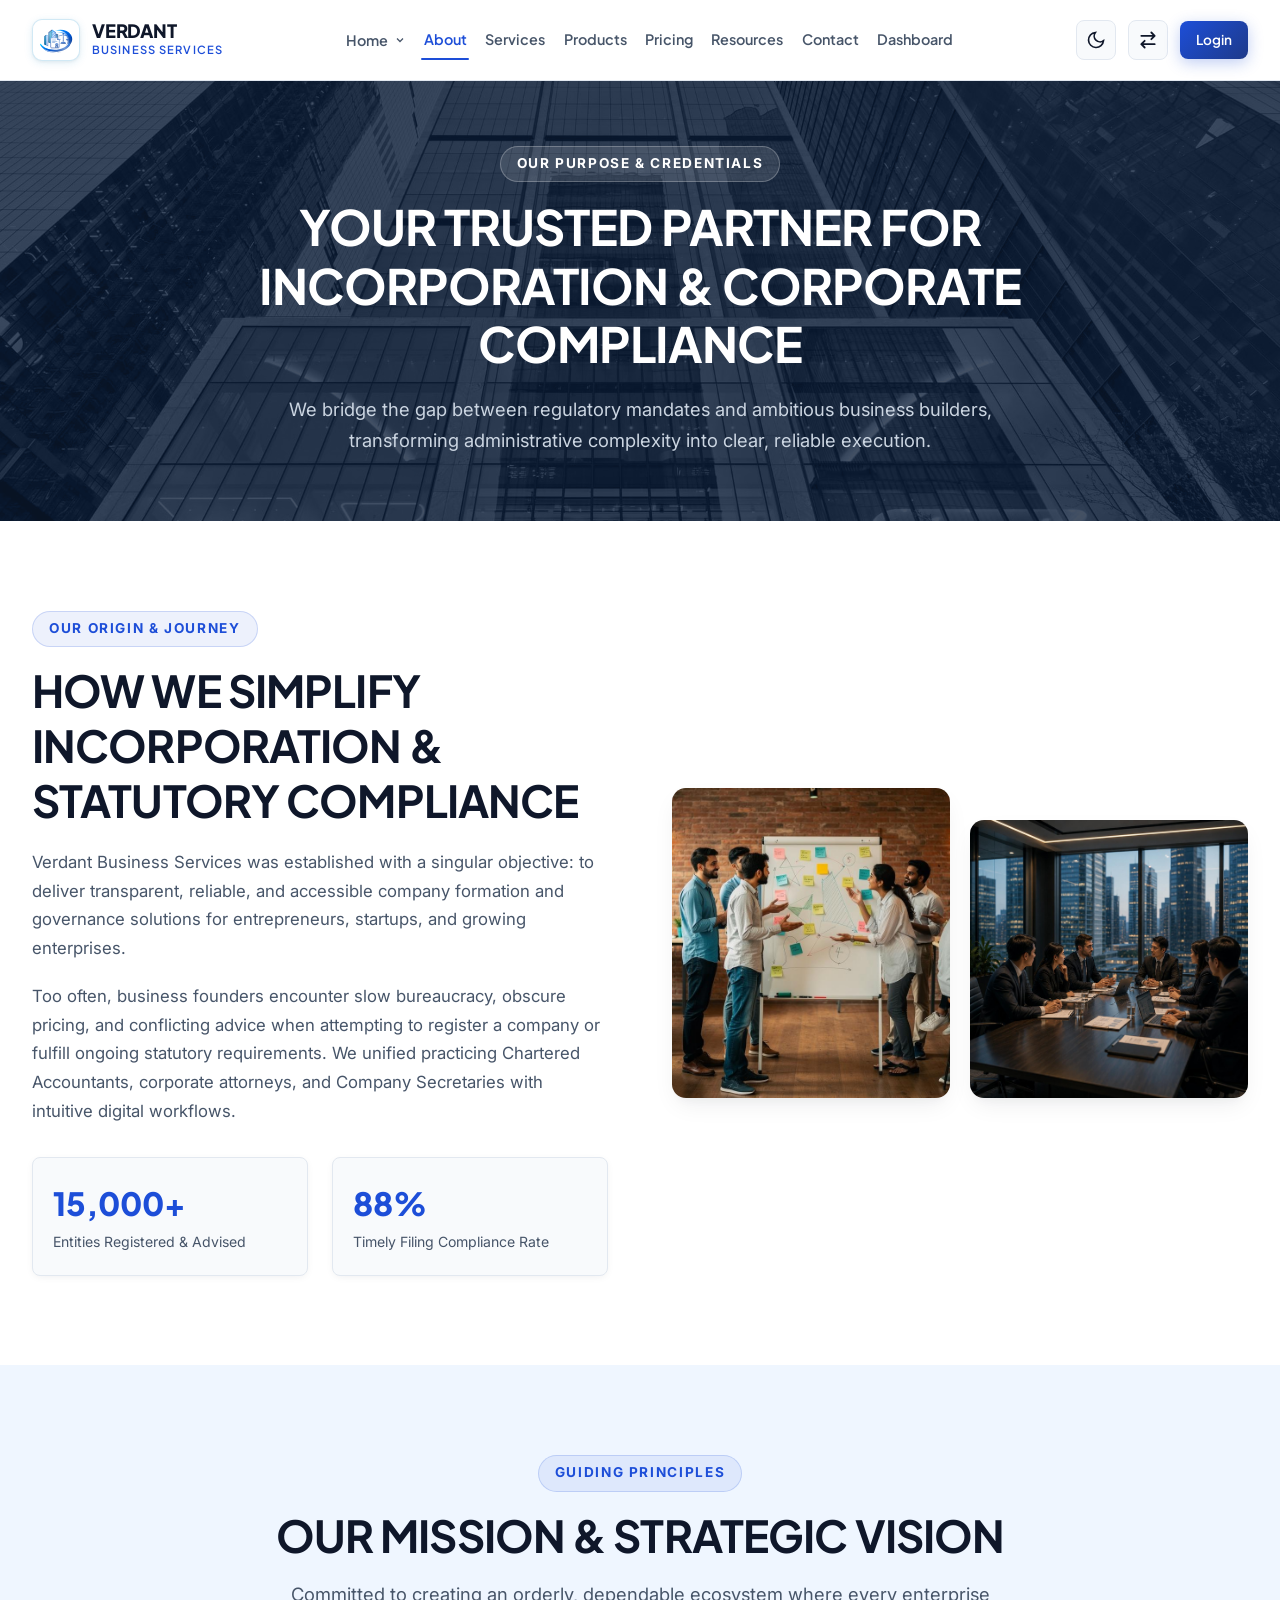
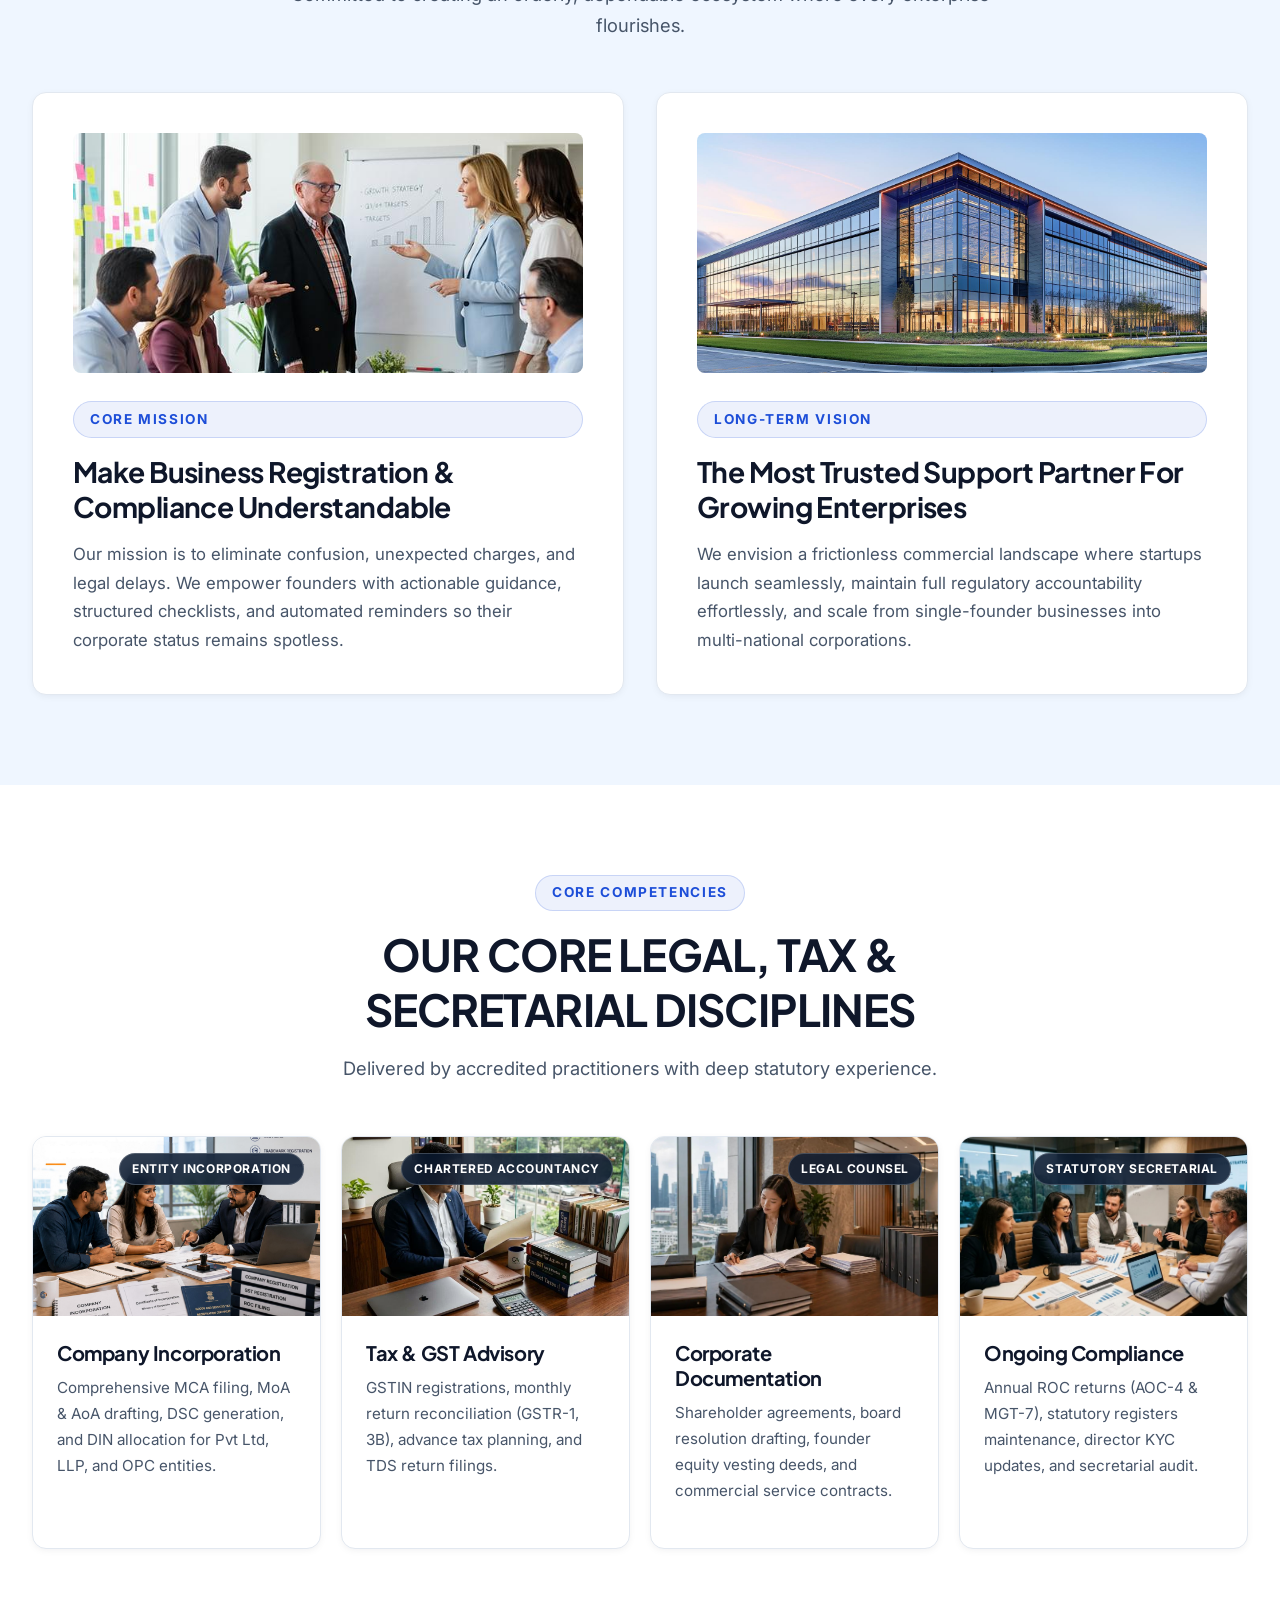
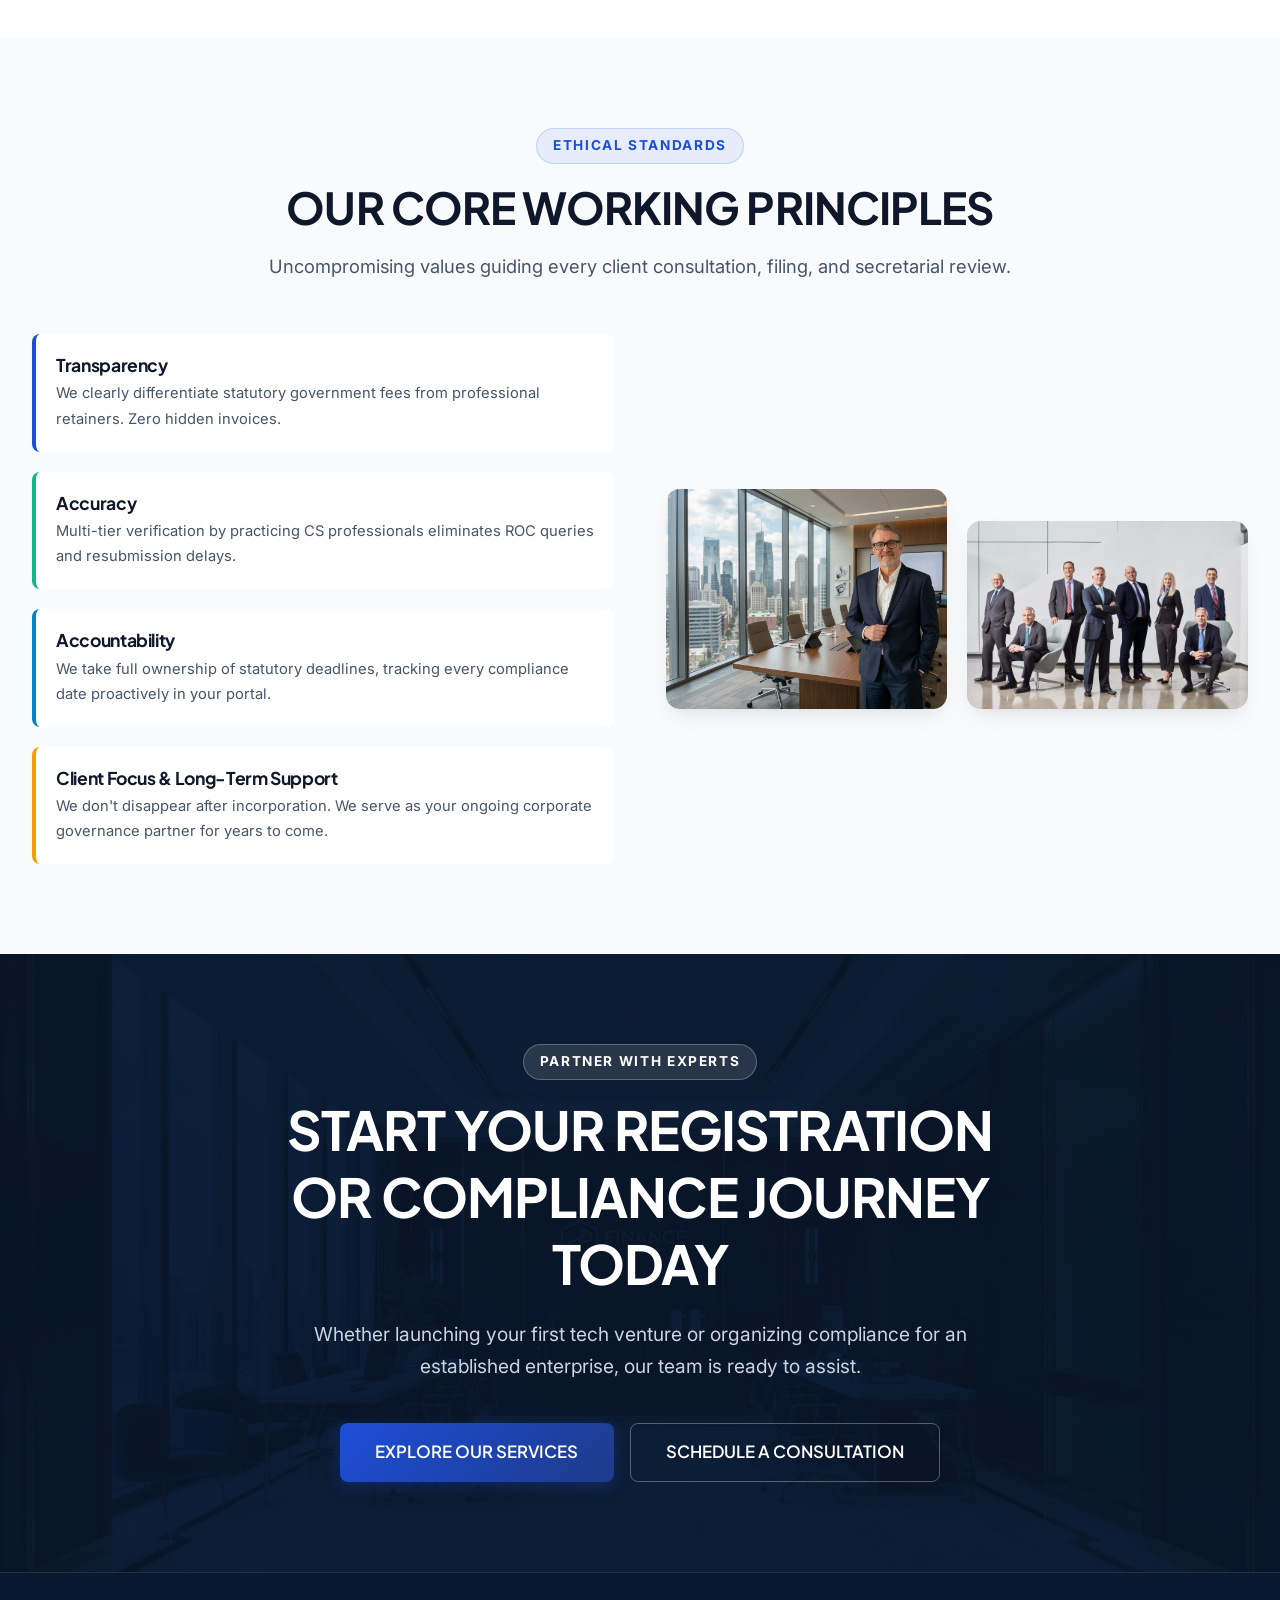
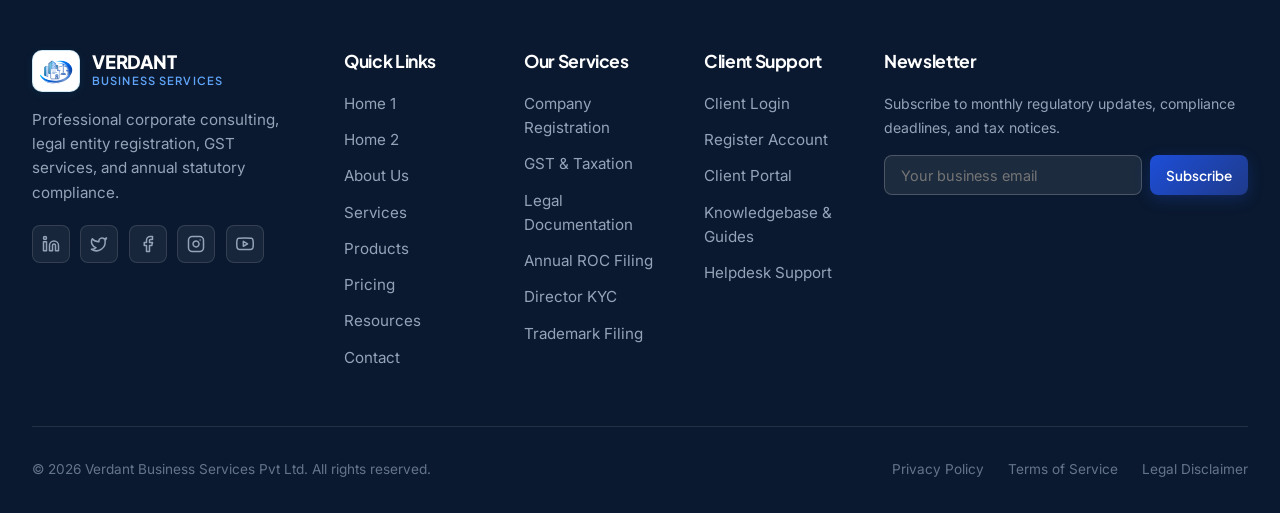
==== commit 02b695b4: "second commit" ====
--- a/about.html
+++ b/about.html
@@ -104,7 +104,7 @@
 
   <main>
     <!-- 01. HERO (image-15.png) -->
-    <section class="section section-navy" style="position: relative; overflow: hidden; padding-block: clamp(4.5rem, 7vw, 7rem);">
+    <section class="section section-navy page-hero-banner" style="position: relative; overflow: hidden; min-height: 440px; display: flex; align-items: center; justify-content: center; padding-block: clamp(4.5rem, 7vw, 6.5rem);">
       <div style="position: absolute; inset: 0; opacity: 0.25; mix-blend-mode: luminosity;">
         <img src="images/image-15.png" alt="Dramatic Corporate Glass Skyscraper reaching into the sky" style="width: 100%; height: 100%; object-fit: cover;">
       </div>
@@ -112,10 +112,10 @@
         <div class="eyebrow" style="background: rgba(255,255,255,0.12); color: #FFFFFF; border-color: rgba(255,255,255,0.25);">
           OUR PURPOSE & CREDENTIALS
         </div>
-        <h1 style="font-size: clamp(2.4rem, 4.5vw, 3.8rem); margin-bottom: 1.5rem; color: #FFFFFF;">
+        <h1 style="font-size: clamp(2.2rem, 3.8vw, 3.4rem); line-height: 1.2; margin-bottom: 1.25rem; color: #FFFFFF;">
           YOUR TRUSTED PARTNER FOR INCORPORATION &amp; CORPORATE COMPLIANCE
         </h1>
-        <p style="font-size: 1.25rem; color: #CBD5E1; line-height: 1.7;">
+        <p style="font-size: 1.15rem; color: #CBD5E1; line-height: 1.7; max-width: 720px; margin: 0 auto;">
           We bridge the gap between regulatory mandates and ambitious business builders, transforming administrative complexity into clear, reliable execution.
         </p>
       </div>
--- a/assets/css/style.css
+++ b/assets/css/style.css
@@ -209,6 +209,24 @@
   color: var(--text-white);
 }
 
+.page-hero-banner {
+  min-height: 440px !important;
+  height: 440px !important;
+  display: flex !important;
+  align-items: center !important;
+  justify-content: center !important;
+  padding-block: 3.5rem !important;
+  box-sizing: border-box !important;
+}
+
+@media (max-width: 767px) {
+  .page-hero-banner {
+    min-height: 360px !important;
+    height: auto !important;
+    padding-block: 3.25rem !important;
+  }
+}
+
 .section-navy h2, 
 .section-navy h3, 
 .section-navy h4 {
@@ -2408,17 +2426,26 @@
   position: relative;
   z-index: 3;
   width: 100%;
-  display: grid;
-  grid-template-columns: 1fr 1.18fr;
-  gap: clamp(2rem, 5vw, 4.5rem);
-  align-items: center;
-}
-
-/* Left side content / scenic showcase */
+  display: flex;
+  flex-direction: column;
+  align-items: center;
+  justify-content: center;
+  text-align: center;
+  max-width: 960px;
+  margin-inline: auto;
+}
+
+/* Centered hero content wrap */
+.hero-glass-center-wrap,
 .hero-glass-left-wrap {
   display: flex;
   flex-direction: column;
+  align-items: center;
+  text-align: center;
   gap: 1.5rem;
+  width: 100%;
+  max-width: 860px;
+  margin-inline: auto;
 }
 
 .hero-glass-pill {
@@ -2437,6 +2464,7 @@
   letter-spacing: 0.05em;
   text-transform: uppercase;
   width: fit-content;
+  margin-inline: auto;
 }
 
 .hero-pulse-dot {
@@ -2455,26 +2483,50 @@
 }
 
 .hero-left-headline {
-  font-size: clamp(2.2rem, 3.8vw, 3.5rem);
+  font-size: clamp(2.2rem, 4vw, 3.8rem);
   font-weight: 800;
   line-height: 1.15;
   color: #FFFFFF;
   letter-spacing: -0.02em;
   text-shadow: 0 4px 20px rgba(0, 0, 0, 0.4);
   margin: 0;
+  text-align: center;
+  max-width: 840px;
+  margin-inline: auto;
+}
+
+.hero-glass-desc {
+  font-size: clamp(1rem, 1.8vw, 1.15rem);
+  line-height: 1.65;
+  color: rgba(255, 255, 255, 0.88);
+  margin: 0 auto;
+  max-width: 680px;
+  text-align: center;
+}
+
+.hero-glass-actions {
+  display: flex;
+  flex-direction: row;
+  align-items: center;
+  justify-content: center;
+  gap: 1.25rem;
+  flex-wrap: nowrap;
+  margin: 0.5rem auto 0;
 }
 
 .hero-left-badge-box {
   display: flex;
   align-items: center;
   gap: 1rem;
-  padding: 1rem 1.25rem;
+  padding: 0.85rem 1.35rem;
   background: rgba(10, 25, 47, 0.6);
   backdrop-filter: blur(12px);
   -webkit-backdrop-filter: blur(12px);
   border: 1px solid rgba(255, 255, 255, 0.18);
   border-radius: var(--radius-md);
   width: fit-content;
+  margin-inline: auto;
+  margin-top: 0.5rem;
 }
 
 .hero-left-badge-val {
@@ -2821,17 +2873,13 @@
 /* Responsive adjustments */
 @media (max-width: 991px) {
   .hero-glass-container {
-    grid-template-columns: 1fr;
-    gap: 2rem;
-  }
+    gap: 1.75rem;
+  }
+  .hero-glass-center-wrap,
   .hero-glass-left-wrap {
     text-align: center;
     align-items: center;
   }
-  .hero-glass-card {
-    max-width: 600px;
-    margin-inline: auto;
-  }
   .section-monitor-panel {
     padding: 2.5rem 0;
   }
@@ -2844,17 +2892,34 @@
   .monitor-grid {
     grid-template-columns: 1fr;
   }
-  .hero-glass-card {
-    padding: 1.75rem 1.25rem;
-  }
   .hero-glass-actions {
-    flex-direction: column;
-    width: 100%;
+    display: flex !important;
+    flex-direction: row !important;
+    align-items: center !important;
+    justify-content: center !important;
+    gap: 0.75rem !important;
+    flex-wrap: nowrap !important;
+    width: auto !important;
   }
   .hero-btn-solid,
   .hero-btn-ghost {
-    width: 100%;
-    justify-content: center;
+    display: inline-flex !important;
+    width: auto !important;
+    padding: 0.75rem 1.25rem !important;
+    font-size: 0.9rem !important;
+    white-space: nowrap !important;
+    justify-content: center !important;
+  }
+}
+
+@media (max-width: 380px) {
+  .hero-glass-actions {
+    gap: 0.5rem !important;
+  }
+  .hero-btn-solid,
+  .hero-btn-ghost {
+    padding: 0.7rem 0.95rem !important;
+    font-size: 0.82rem !important;
   }
 }
 
--- a/assets/css/responsive.css
+++ b/assets/css/responsive.css
@@ -152,6 +152,97 @@
     grid-column: span 4;
     margin-top: 1rem;
   }
+
+  /* Dashboard 1024px, 768px & Mobile: Single-Line Table Text, Status Pills & SLA Alignment */
+  .table-responsive {
+    width: 100% !important;
+    overflow-x: auto !important;
+    -webkit-overflow-scrolling: touch !important;
+    display: block !important;
+  }
+
+  .dash-table {
+    width: 100% !important;
+    min-width: 620px !important;
+  }
+
+  .dash-table th,
+  .dash-table td {
+    white-space: nowrap !important;
+    vertical-align: middle !important;
+    padding: 0.85rem 0.85rem !important;
+  }
+
+  .dash-table td .status-pill,
+  .dash-pane .status-pill {
+    white-space: nowrap !important;
+    display: inline-flex !important;
+    align-items: center !important;
+    flex-shrink: 0 !important;
+  }
+
+  .dash-table td .btn {
+    width: 124px !important;
+    min-width: 124px !important;
+    height: 36px !important;
+    min-height: 36px !important;
+    padding: 0.45rem 0.75rem !important;
+    font-size: 0.82rem !important;
+    white-space: nowrap !important;
+    display: inline-flex !important;
+    align-items: center !important;
+    justify-content: center !important;
+    text-align: center !important;
+    box-sizing: border-box !important;
+  }
+
+  #tab-applications .dash-card div:has(> .btn + .btn) .btn,
+  .dash-card div[style*="display: flex"] > .btn.btn-sm {
+    width: 136px !important;
+    min-width: 136px !important;
+    height: 38px !important;
+    min-height: 38px !important;
+    padding: 0.5rem 0.85rem !important;
+    font-size: 0.85rem !important;
+    white-space: nowrap !important;
+    display: inline-flex !important;
+    align-items: center !important;
+    justify-content: center !important;
+    text-align: center !important;
+    box-sizing: border-box !important;
+  }
+
+  #tab-applications .dash-card div[style*="border-top: 1px solid"] {
+    display: flex !important;
+    flex-wrap: wrap !important;
+    align-items: center !important;
+    justify-content: space-between !important;
+    gap: 0.65rem !important;
+    padding-top: 0.85rem !important;
+    width: 100% !important;
+    box-sizing: border-box !important;
+  }
+
+  #tab-applications .dash-card div[style*="border-top: 1px solid"] .status-pill,
+  #tab-applications .dash-card div[style*="border-top: 1px solid"] span {
+    white-space: nowrap !important;
+    display: inline-flex !important;
+    align-items: center !important;
+    line-height: 1.4 !important;
+  }
+
+  .dash-info-footer {
+    display: flex !important;
+    align-items: center !important;
+    justify-content: space-between !important;
+    gap: 0.5rem !important;
+    flex-wrap: wrap !important;
+  }
+
+  .dash-info-footer .status-pill,
+  .dash-info-footer span {
+    white-space: nowrap !important;
+  }
 }
 
 /* Hide mobile drawer on desktop screens */
@@ -224,6 +315,39 @@
   .mobile-drawer {
     top: 70px;
     height: calc(100vh - 70px);
+  }
+
+  /* Home 2 Hero Section Centered Alignment & 2 Horizontal Buttons on Mobile */
+  .hero-glass-container,
+  .hero-glass-center-wrap {
+    display: flex !important;
+    flex-direction: column !important;
+    align-items: center !important;
+    justify-content: center !important;
+    text-align: center !important;
+    width: 100% !important;
+  }
+
+  .hero-glass-actions {
+    display: flex !important;
+    flex-direction: row !important;
+    align-items: center !important;
+    justify-content: center !important;
+    gap: 0.75rem !important;
+    flex-wrap: nowrap !important;
+    width: auto !important;
+  }
+
+  .hero-glass-actions .hero-btn-solid,
+  .hero-glass-actions .hero-btn-ghost {
+    display: inline-flex !important;
+    flex-direction: row !important;
+    width: auto !important;
+    padding: 0.75rem 1.25rem !important;
+    font-size: 0.9rem !important;
+    white-space: nowrap !important;
+    align-items: center !important;
+    justify-content: center !important;
   }
 
   /* Hero Section Mobile 1-by-1 Stacked Alignment (Image, Text, Buttons) */
@@ -527,6 +651,42 @@
 
   .dash-sidebar-close {
     display: flex !important;
+  }
+
+  #tab-applications .dash-card div[style*="border-top: 1px solid"] {
+    display: flex !important;
+    flex-direction: column !important;
+    align-items: flex-start !important;
+    gap: 0.65rem !important;
+    padding-top: 0.85rem !important;
+  }
+
+  #tab-applications .dash-card div[style*="border-top: 1px solid"] span {
+    white-space: nowrap !important;
+    font-size: clamp(0.75rem, 2.8vw, 0.84rem) !important;
+  }
+
+  /* Overview Banner Card Status Pills 1-by-1 Stacked Alignment on Mobile */
+  .dash-banner-card {
+    flex-direction: column !important;
+    align-items: flex-start !important;
+    padding: 1.25rem 1rem !important;
+    gap: 1rem !important;
+    overflow: hidden !important;
+  }
+
+  .dash-banner-card > div:last-child,
+  .dash-banner-card div[style*="display: flex"] {
+    display: flex !important;
+    flex-direction: column !important;
+    align-items: flex-start !important;
+    gap: 0.6rem !important;
+    width: 100% !important;
+  }
+
+  .dash-banner-card .status-pill {
+    align-self: flex-start !important;
+    white-space: nowrap !important;
   }
 
   /* Auth Pages Mobile (Login & Register): Theme & RTL Buttons Top of Card Alignment */
